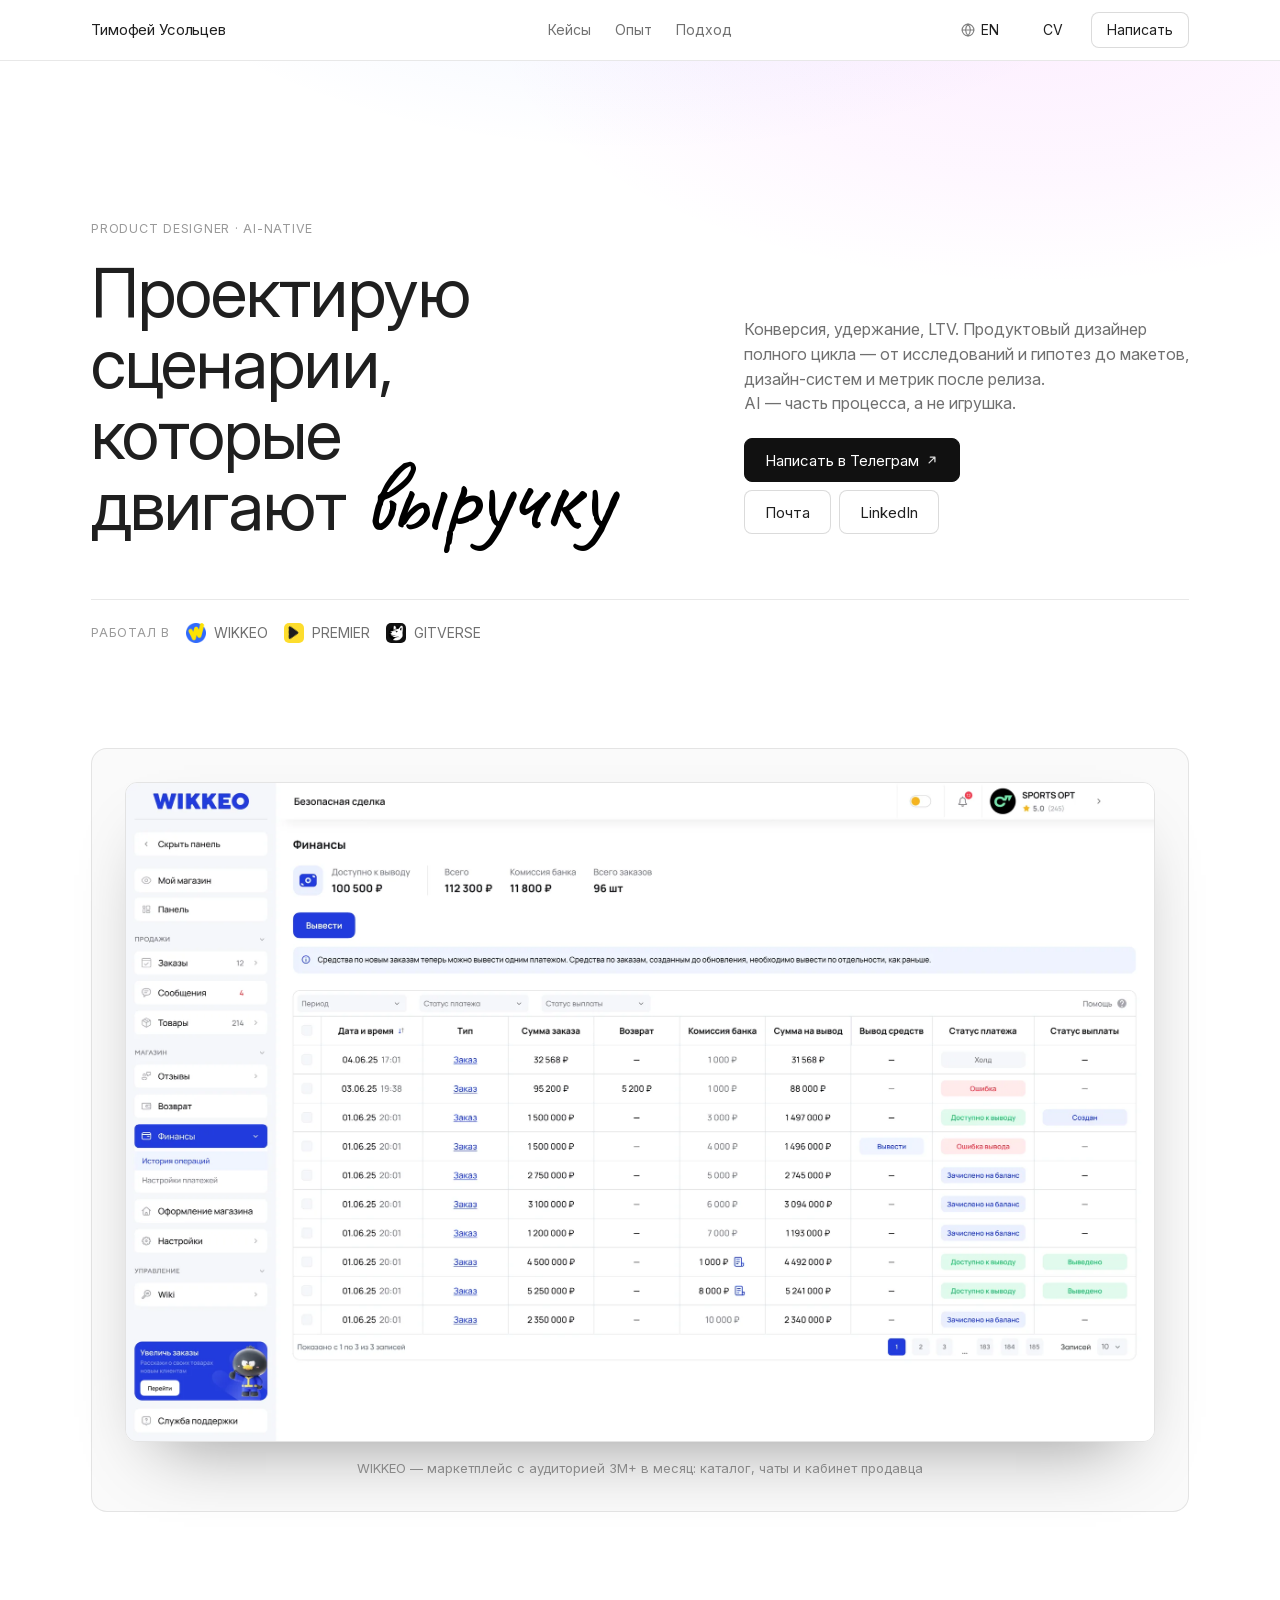
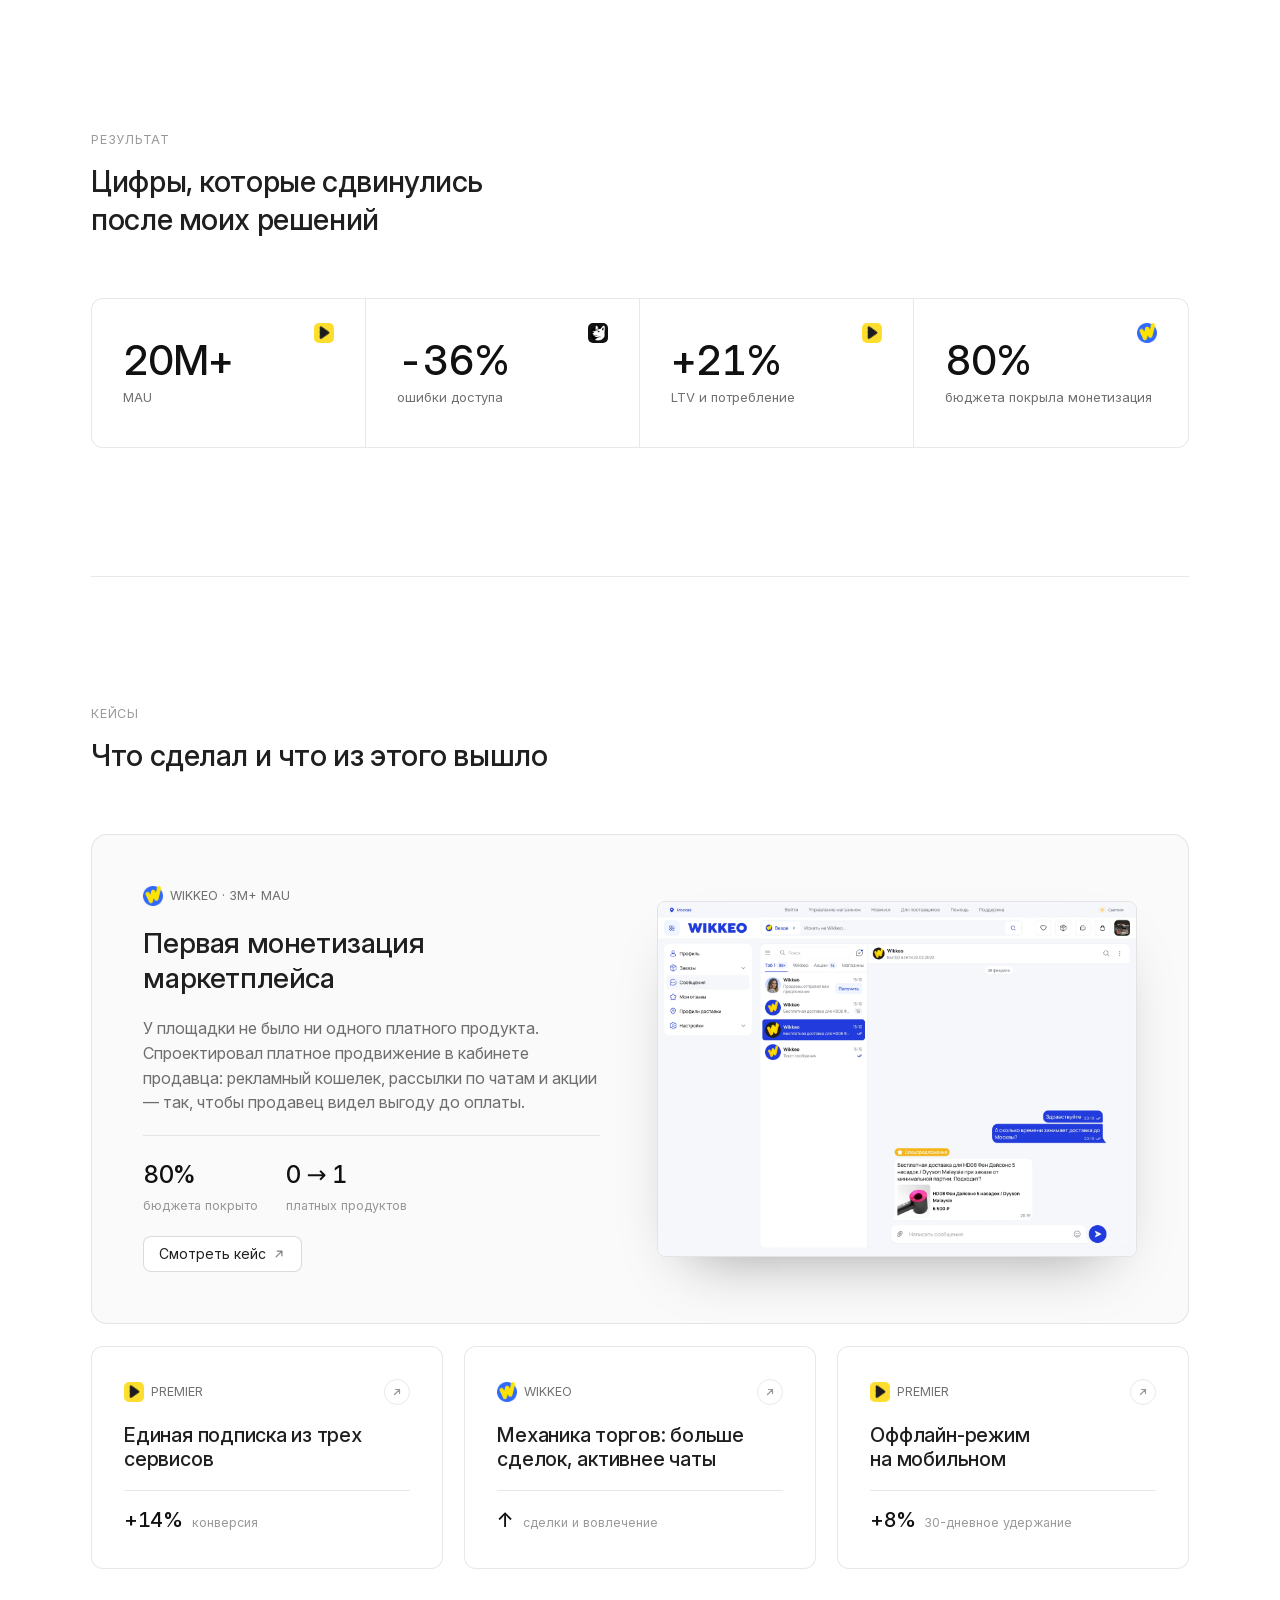
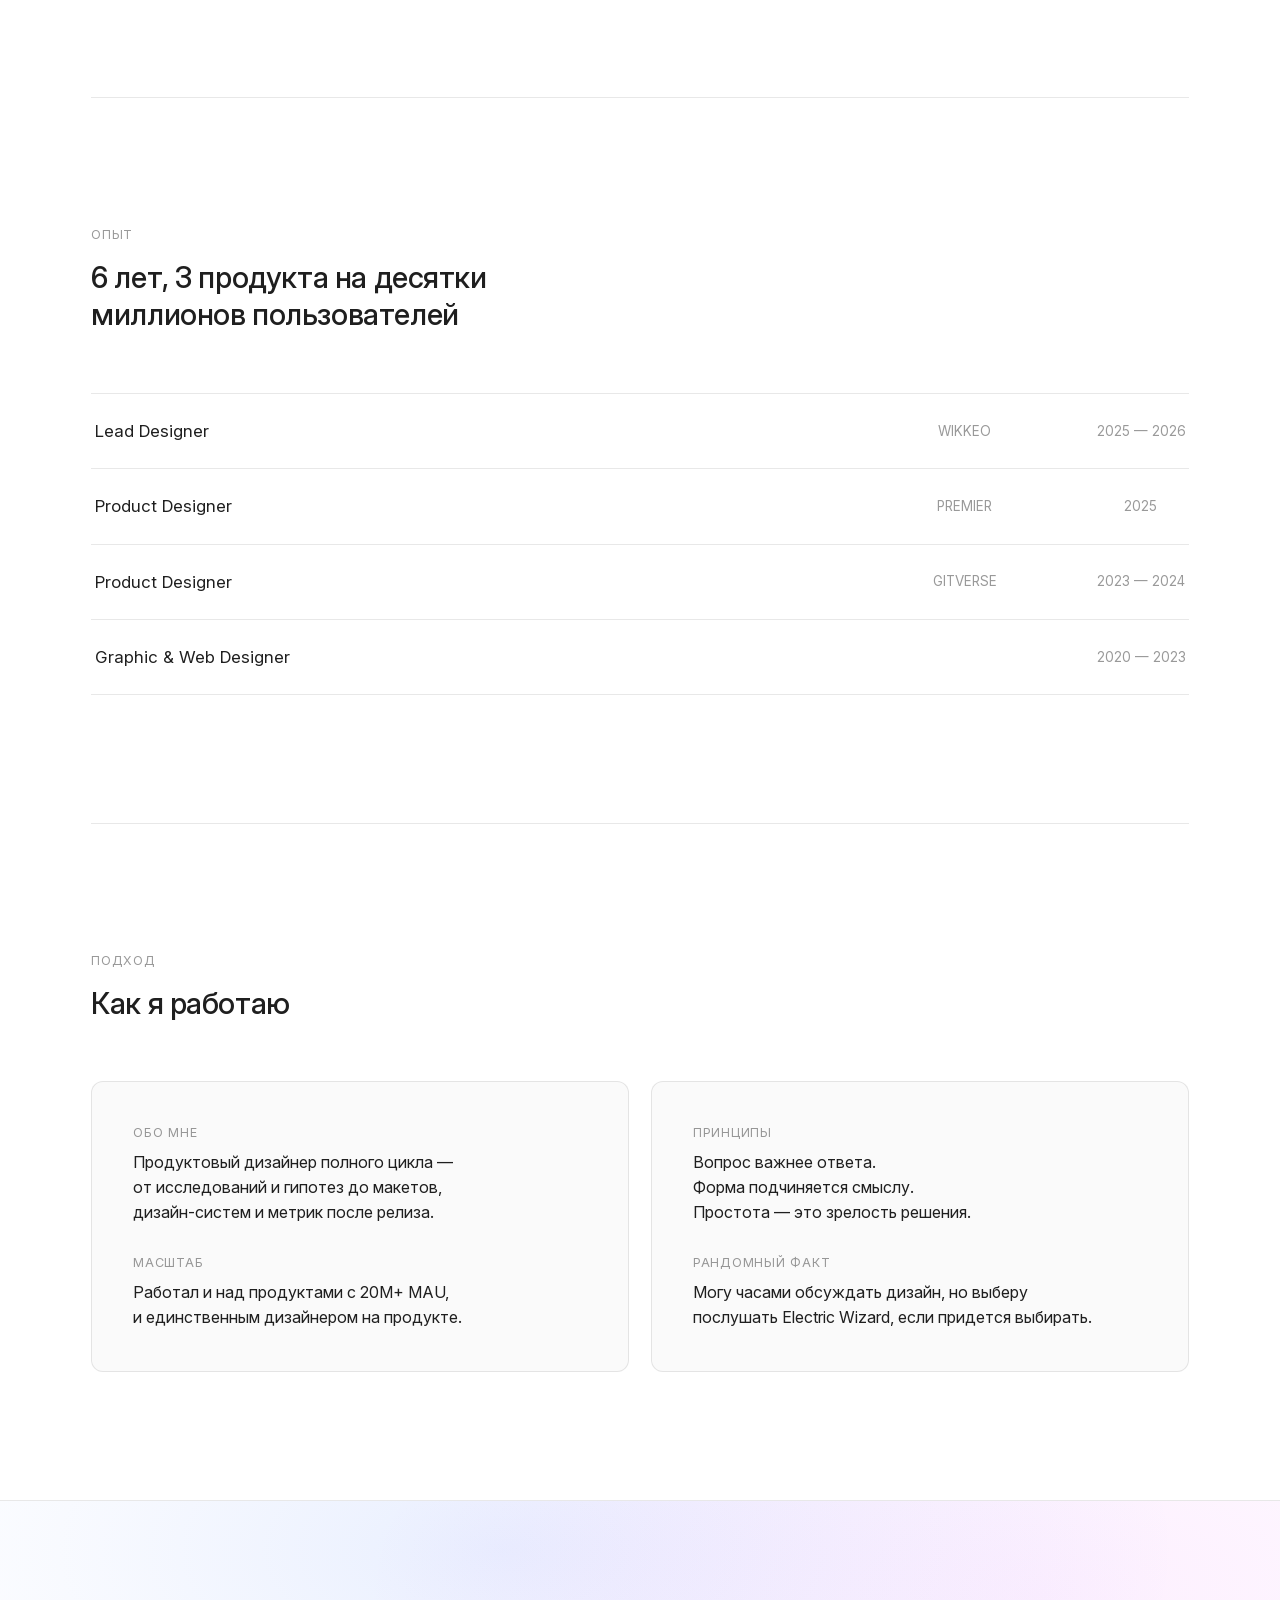
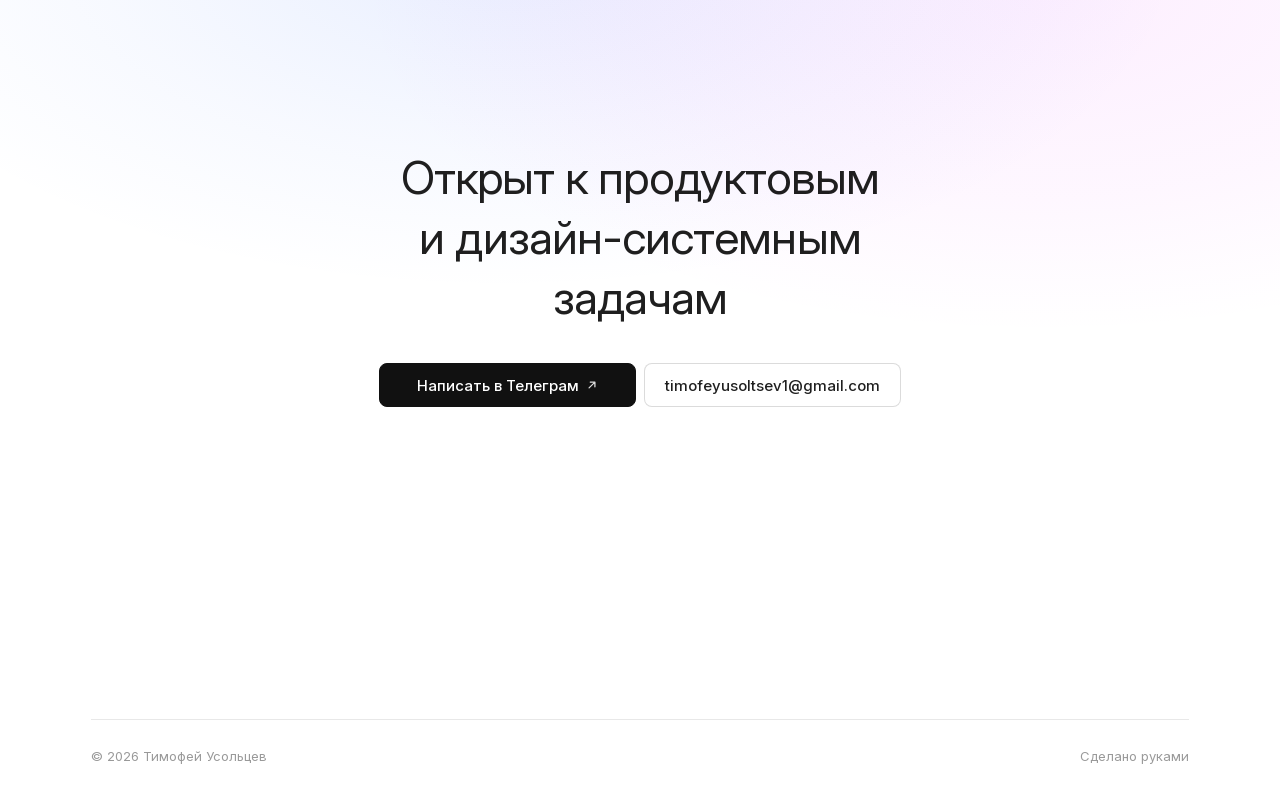
==== index.html @ 95fa2469 "fix(hero): кнопки в шапке всегда в два ряда Три кнопки стояли в один ряд и переносились сами, когда " ====
<!DOCTYPE html>
<html lang="ru" data-font="inter">
<head>
<meta charset="utf-8">
<meta name="viewport" content="width=device-width, initial-scale=1">
<title>Тимофей Усольцев</title>
<meta name="description" content="Продуктовый дизайнер полного цикла. PREMIER (20M+ MAU), WIKKEO, GITVERSE. Конверсия, удержание, LTV — от исследований и гипотез до макетов, дизайн-систем и метрик после релиза.">
<script>document.documentElement.classList.add('js')</script>

<meta property="og:type" content="profile">
<meta property="og:title" content="Проектирую сценарии, которые двигают выручку">
<meta property="og:description" content="20M+ MAU · LTV +21% · конверсия ×3 · отток −11%">
<meta property="og:locale" content="ru_RU">
<meta property="og:site_name" content="Продуктовый дизайнер">
<!-- Превью ссылки. Адрес абсолютный — он же меняется вместе с og:url
     при переезде на usoltsev.design. -->
<meta property="og:image" content="https://timofeyusoltsev.github.io/assets/og/og-home.png">
<meta property="og:image:width" content="1200">
<meta property="og:image:height" content="630">
<meta property="og:image:alt" content="Проектирую сценарии, которые двигают выручку. 20M+ MAU, LTV +21%, конверсия ×3, отток −11%">
<meta name="twitter:card" content="summary_large_image">
<meta name="theme-color" content="#FFFFFF">

<link rel="canonical" href="https://timofeyusoltsev.github.io/">
<meta property="og:url" content="https://timofeyusoltsev.github.io/">
<link rel="alternate" hreflang="ru" href="https://timofeyusoltsev.github.io/">
<link rel="alternate" hreflang="en" href="https://timofeyusoltsev.github.io/en/">
<link rel="alternate" hreflang="x-default" href="https://timofeyusoltsev.github.io/en/">
<link rel="icon" href="/favicon-32.png" sizes="32x32" type="image/png">
<link rel="icon" href="/favicon-96.png" sizes="96x96" type="image/png">
<link rel="apple-touch-icon" href="/apple-touch-icon.png">
<link rel="preload" href="assets/fonts/inter-cyrillic.woff2" as="font" type="font/woff2" crossorigin>
<link rel="preload" href="assets/fonts/caveat-cyrillic.woff2" as="font" type="font/woff2" crossorigin>
<link rel="stylesheet" href="site.css?v=4faa6bd7">
<!-- Figma capture bridge: loaded only when the page is opened with a
     #figmacapture=... hash, so the third-party script never ships to visitors. -->
<script>
if (location.hash.includes('figmacapture')) {
  const s = document.createElement('script');
  s.src = 'https://mcp.figma.com/mcp/html-to-design/capture.js';
  s.async = true;
  document.head.appendChild(s);
}
</script>
<!-- Разметка для поиска: помогает связать сайт с именем и профилями.
     Только проверяемые факты — ничего сверх того, что есть на странице. -->
<script type="application/ld+json">
{
  "@context": "https://schema.org",
  "@type": "Person",
  "name": "Тимофей Усольцев",
  "alternateName": "Timofey Usoltsev",
  "jobTitle": "Продуктовый дизайнер",
  "url": "https://timofeyusoltsev.github.io/",
  "sameAs": [
    "https://www.linkedin.com/in/timofey-usoltsev/",
    "https://t.me/norse_tm"
  ]
}
</script>
</head>
<body>

<!-- ═══ NAV ═══ -->
<nav class="nav">
  <div class="nav__in">
    <a class="nav__name" href="#top"><span class="nm-full">Тимофей Усольцев</span><span class="nm-short">Т. Усольцев</span></a>
    <div class="nav__links">
      <a href="#cases">Кейсы</a>
      <a href="#exp">Опыт</a>
      <a href="#approach">Подход</a>
    </div>
    <div class="nav__acts">
      <a class="btn btn--bare btn--lang" href="/en/" hreflang="en" lang="en" title="Переключить на английский"><svg viewBox="0 0 24 24" fill="none" stroke="currentColor" stroke-width="2" stroke-linecap="round" stroke-linejoin="round" aria-hidden="true"><circle cx="12" cy="12" r="10"/><path d="M2 12h20"/><path d="M12 2a15.3 15.3 0 0 1 4 10 15.3 15.3 0 0 1-4 10 15.3 15.3 0 0 1-4-10 15.3 15.3 0 0 1 4-10"/></svg>EN</a>
      <a class="btn btn--bare" href="https://drive.google.com/file/d/1oHrbRZ41Jqhdutdr8XZwaJY3U4UAe5Hu/view?usp=sharing" target="_blank" rel="noopener">CV</a>
      <a class="btn" href="https://t.me/norse_tm" target="_blank" rel="noopener">Написать</a>
    </div>
  </div>
</nav>

<main id="top">

  <!-- ═══ HERO ═══ -->
  <header class="hero">
    <div class="wrap hero__in rv">
      <div>
        <span class="eyebrow">Product Designer · AI-native</span>
        <h1>Проектирую<br>сценарии,<br>которые<br>двигают <span class="script">выручку</span></h1>
      </div>
      <div class="hero__side">
        <p class="t2 measure">Конверсия, удержание, LTV.<br class="mb"> Продуктовый дизайнер полного цикла —
        от исследований и гипотез до макетов, дизайн-систем и метрик после релиза.<br>
        AI — часть процесса, а не игрушка.</p>
        <div class="hero__acts">
          <a class="btn btn--primary btn--lg" href="https://t.me/norse_tm" target="_blank" rel="noopener">
            Написать в Телеграм
            <svg viewBox="0 0 24 24" fill="none" stroke="currentColor" stroke-width="2.2" stroke-linecap="round" stroke-linejoin="round" aria-hidden="true"><path d="M7 17 17 7M9 7h8v8"/></svg>
          </a>
          <div class="hero__acts__row">
            <a class="btn btn--lg" href="mailto:timofeyusoltsev1@gmail.com">Почта</a>
            <a class="btn btn--lg" href="https://www.linkedin.com/in/timofey-usoltsev/" target="_blank" rel="noopener">LinkedIn</a>
          </div>
        </div>
      </div>
    </div>

    <div class="wrap">
      <div class="at rv">
        <span class="eyebrow">Работал в</span>
        <a class="at__co" href="https://wikkeo.com" target="_blank" rel="noopener">
          <img class="mark mark--img" src="assets/logo-wikkeo.png" alt="" aria-hidden="true">WIKKEO
        </a>
        <a class="at__co" href="https://premier.one" target="_blank" rel="noopener">
          <span class="mark mark--pr" aria-hidden="true"><img src="assets/logo-premier.png" alt=""></span>PREMIER
        </a>
        <a class="at__co" href="https://dsworks.ru" target="_blank" rel="noopener">
          <span class="mark mark--plate" aria-hidden="true"><img src="assets/logo-gitverse.png" alt=""></span>GITVERSE
        </a>
      </div>

      <!-- Визуал ведет в кейс: у карточек кейсов ниже стрелка и переход,
           и блок с названием продукта обязан говорить на том же языке —
           иначе он читается как кейс, который почему-то не открывается. -->
      <figure class="showcase rv">
        <a class="showcase__shot" href="case-wikkeo-monetization.html">
          <picture>
            <!-- На телефоне страница целиком ужалась бы в 0.16 натуральной
                 величины. Отдаем кадр без сайдбара: заголовок, деньги,
                 действие и структура таблицы читаются. -->
            <source media="(max-width:700px)" srcset="assets/hero-wikkeo-m.webp"
                    width="1507" height="1324">
            <img src="assets/hero-wikkeo.webp" width="1920" height="1230"
                 alt="Кабинет продавца WIKKEO: раздел «Финансы» с балансом и выводом средств">
          </picture>
        </a>
        <figcaption>WIKKEO — маркетплейс с аудиторией 3M+ в месяц: каталог, чаты и кабинет продавца</figcaption>
      </figure>
    </div>
  </header>

  <!-- ═══ METRICS ═══ -->
  <section class="sec wrap">
    <div class="sec__head rv">
      <span class="eyebrow">Результат</span>
      <h2>Цифры, которые сдвинулись<br>после моих решений</h2>
    </div>
    <div class="stats rv">
      <div><b>20M+</b><span>MAU</span>
        <span class="mark mark--pr" aria-hidden="true"><img src="assets/logo-premier.png" alt=""></span></div>
      <div><b>-36%</b><span>ошибки доступа</span>
        <span class="mark mark--plate" aria-hidden="true"><img src="assets/logo-gitverse.png" alt=""></span></div>
      <div><b>+21%</b><span>LTV и потребление</span>
        <span class="mark mark--pr" aria-hidden="true"><img src="assets/logo-premier.png" alt=""></span></div>
      <div><b>80%</b><span>бюджета покрыла монетизация</span>
        <img class="mark mark--img" src="assets/logo-wikkeo.png" alt="" aria-hidden="true"></div>
    </div>
  </section>

  <!-- ═══ CASES ═══ -->
  <section class="sec sec--line wrap" id="cases">
    <div class="sec__head rv">
      <span class="eyebrow">Кейсы</span>
      <h2>Что сделал и что из этого вышло</h2>
    </div>

    <article class="feature rv">
      <div class="feature__body">
        <span class="case__co"><img class="mark mark--img" src="assets/logo-wikkeo.png" alt="" aria-hidden="true">WIKKEO · 3M+ MAU</span>
        <h3 class="feature__ttl">Первая монетизация маркетплейса</h3>
        <p class="t2">У площадки не было ни одного платного продукта. Спроектировал платное
        продвижение в кабинете продавца: рекламный кошелек, рассылки по чатам и акции —
        так, чтобы продавец видел выгоду до оплаты.</p>
        <div class="feature__stats">
          <div><b>80%</b><span>бюджета покрыто</span></div>
          <div><b>0 → 1</b><span>платных продуктов</span></div>
        </div>
        <a class="btn" href="case-wikkeo-monetization.html" style="align-self:flex-start">
          Смотреть кейс
          <svg viewBox="0 0 24 24" fill="none" stroke="currentColor" stroke-width="2.2" stroke-linecap="round" stroke-linejoin="round" aria-hidden="true"><path d="M7 17 17 7M9 7h8v8"/></svg>
        </a>
      </div>
      <div class="feature__media">
        <img src="assets/wikkeo-cabinet.webp" width="728" height="540"
             alt="Кабинет продавца WIKKEO: раздел продвижения с рассылкой по чатам">
      </div>
    </article>

    <div class="cases stg">
      <a class="case" href="case-premier-subscription.html">
        <div class="case__top">
          <span class="case__co"><span class="mark mark--pr" aria-hidden="true"><img src="assets/logo-premier.png" alt=""></span>PREMIER</span>
          <span class="case__go" aria-hidden="true"><svg viewBox="0 0 24 24" fill="none" stroke="currentColor" stroke-width="2.4" stroke-linecap="round" stroke-linejoin="round"><path d="M7 17 17 7M9 7h8v8"/></svg></span>
        </div>
        <h3 class="case__ttl">Единая подписка из трех сервисов</h3>
        <div class="case__foot"><b>+14%</b><span>конверсия</span></div>
      </a>

      <a class="case" href="case-wikkeo-bargaining.html">
        <div class="case__top">
          <span class="case__co"><img class="mark mark--img" src="assets/logo-wikkeo.png" alt="" aria-hidden="true">WIKKEO</span>
          <span class="case__go" aria-hidden="true"><svg viewBox="0 0 24 24" fill="none" stroke="currentColor" stroke-width="2.4" stroke-linecap="round" stroke-linejoin="round"><path d="M7 17 17 7M9 7h8v8"/></svg></span>
        </div>
        <h3 class="case__ttl">Механика торгов: больше сделок, активнее чаты</h3>
        <div class="case__foot"><b>↑</b><span>сделки и вовлечение</span></div>
      </a>

      <a class="case" href="case-premier-offline.html">
        <div class="case__top">
          <span class="case__co"><span class="mark mark--pr" aria-hidden="true"><img src="assets/logo-premier.png" alt=""></span>PREMIER</span>
          <span class="case__go" aria-hidden="true"><svg viewBox="0 0 24 24" fill="none" stroke="currentColor" stroke-width="2.4" stroke-linecap="round" stroke-linejoin="round"><path d="M7 17 17 7M9 7h8v8"/></svg></span>
        </div>
        <h3 class="case__ttl">Оффлайн-режим на мобильном</h3>
        <div class="case__foot"><b>+8%</b><span>30-дневное удержание</span></div>
      </a>
    </div>
  </section>

  <!-- ═══ EXPERIENCE ═══ -->
  <section class="sec sec--line wrap" id="exp">
    <div class="sec__head rv">
      <span class="eyebrow">Опыт</span>
      <h2>6 лет, 3 продукта на десятки миллионов пользователей</h2>
    </div>
    <ul class="exp stg">
      <li>
        <span class="role">Lead Designer</span>
        <span class="exp__meta"><span class="place">WIKKEO</span><span class="yr">2025 — 2026</span></span>
      </li>
      <li>
        <span class="role">Product Designer</span>
        <span class="exp__meta"><span class="place">PREMIER</span><span class="yr">2025</span></span>
      </li>
      <li>
        <span class="role">Product Designer</span>
        <span class="exp__meta"><span class="place">GITVERSE</span><span class="yr">2023 — 2024</span></span>
      </li>
      <li>
        <span class="role">Graphic &amp; Web Designer</span>
        <span class="exp__meta"><span class="yr">2020 — 2023</span></span>
      </li>
    </ul>
  </section>

  <!-- ═══ APPROACH ═══ -->
  <section class="sec sec--line wrap" id="approach">
    <div class="sec__head rv">
      <span class="eyebrow">Подход</span>
      <h2>Как я работаю</h2>
    </div>

    <div class="duo stg">
      <div class="panel">
        <div class="panel__grp">
          <span class="eyebrow">Обо мне</span>
          <p>Продуктовый дизайнер полного цикла — <br class="nb">от исследований и гипотез до макетов, <br class="nb">дизайн-систем и метрик после релиза.</p>
        </div>
        <div class="panel__grp">
          <span class="eyebrow">Масштаб</span>
          <p>Работал и над продуктами с 20M+ MAU, <br class="nb">и единственным дизайнером на продукте.</p>
        </div>
      </div>

      <div class="panel">
        <div class="panel__grp">
          <span class="eyebrow">Принципы</span>
          <p>Вопрос важнее ответа.<br>Форма подчиняется смыслу.<br>Простота — это зрелость решения.</p>
        </div>
        <div class="panel__grp">
          <span class="eyebrow">Рандомный факт</span>
          <p>Могу часами обсуждать дизайн, но выберу <br class="nb">послушать Electric Wizard, если придется выбирать.</p>
        </div>
      </div>
    </div>
  </section>

  <!-- ═══ CTA ═══ -->
  <section class="ctaband" id="contact">
    <div class="wrap">
      <div class="cta rv">
        <h2>Открыт к продуктовым<br>и дизайн-системным<br>задачам</h2>
        <div class="hero__acts" style="justify-content:center">
          <a class="btn btn--primary btn--lg" href="https://t.me/norse_tm" target="_blank" rel="noopener">
            Написать в Телеграм
            <svg viewBox="0 0 24 24" fill="none" stroke="currentColor" stroke-width="2.2" stroke-linecap="round" stroke-linejoin="round" aria-hidden="true"><path d="M7 17 17 7M9 7h8v8"/></svg>
          </a>
          <a class="btn btn--lg" href="mailto:timofeyusoltsev1@gmail.com">timofeyusoltsev1@gmail.com</a>
        </div>
      </div>
    </div>
  </section>

  <div class="wrap">
    <footer class="foot">
      <span>© 2026 Тимофей Усольцев</span>
      <span>Сделано руками</span>
    </footer>
  </div>

</main>

<script src="site.js?v=440fd595" defer></script>
</body>
</html>
---- site.css ----
/* ═══════════════════════════════════════════════
   Портфолио Тимофея Усольцева
   Light base · Anthropic coral · hairlines, no ornament
   Референсы: nor.ma, interfere.com
   ═══════════════════════════════════════════════ */

@font-face{font-family:'Inter';font-style:normal;font-weight:400 700;font-display:swap;
  src:url('assets/fonts/inter-cyrillic.woff2') format('woff2');
  unicode-range:U+0301,U+0400-045F,U+0490-0491,U+04B0-04B1,U+2116;}
@font-face{font-family:'Inter';font-style:normal;font-weight:400 700;font-display:swap;
  src:url('assets/fonts/inter-cyrillic-ext.woff2') format('woff2');
  unicode-range:U+0460-052F,U+1C80-1C8A,U+20B4,U+2DE0-2DFF,U+A640-A69F,U+FE2E-FE2F;}
@font-face{font-family:'Inter';font-style:normal;font-weight:400 700;font-display:swap;
  src:url('assets/fonts/inter-latin.woff2') format('woff2');
  unicode-range:U+0000-00FF,U+0131,U+0152-0153,U+02BB-02BC,U+02C6,U+02DA,U+02DC,U+0304,U+0308,U+0329,U+2000-206F,U+20AC,U+2122,U+2191,U+2193,U+2212,U+2215,U+FEFF,U+FFFD;}
@font-face{font-family:'Inter';font-style:normal;font-weight:400 700;font-display:swap;
  src:url('assets/fonts/inter-latin-ext.woff2') format('woff2');
  unicode-range:U+0100-02BA,U+02BD-02C5,U+02C7-02CC,U+02CE-02D7,U+02DD-02FF,U+0304,U+0308,U+0329,U+1D00-1DBF,U+1E00-1E9F,U+1EF2-1EFF,U+2020,U+20A0-20AB,U+20AD-20C0,U+2113,U+2C60-2C7F,U+A720-A7FF;}

/* Caveat — рукописное начертание для одного слова в заголовке */
@font-face{font-family:'Caveat';font-style:normal;font-weight:400;font-display:swap;
  src:url('assets/fonts/caveat-cyrillic.woff2') format('woff2');
  unicode-range:U+0301,U+0400-045F,U+0490-0491,U+04B0-04B1,U+2116;}
@font-face{font-family:'Caveat';font-style:normal;font-weight:400;font-display:swap;
  src:url('assets/fonts/caveat-latin.woff2') format('woff2');
  unicode-range:U+0000-00FF,U+0131,U+0152-0153,U+02BB-02BC,U+02C6,U+02DA,U+02DC,U+0304,U+0308,U+0329,U+2000-206F,U+20AC,U+2122,U+2191,U+2193,U+2212,U+2215,U+FEFF,U+FFFD;}

@font-face{font-family:'Onest';font-style:normal;font-weight:400 700;font-display:swap;
  src:url('assets/fonts/onest-cyrillic.woff2') format('woff2');
  unicode-range:U+0301,U+0400-045F,U+0490-0491,U+04B0-04B1,U+2116;}
@font-face{font-family:'Onest';font-style:normal;font-weight:400 700;font-display:swap;
  src:url('assets/fonts/onest-latin.woff2') format('woff2');
  unicode-range:U+0000-00FF,U+0131,U+0152-0153,U+02BB-02BC,U+02C6,U+02DA,U+02DC,U+0304,U+0308,U+0329,U+2000-206F,U+20AC,U+2122,U+2191,U+2193,U+2212,U+2215,U+FEFF,U+FFFD;}
@font-face{font-family:'Manrope';font-style:normal;font-weight:400 700;font-display:swap;
  src:url('assets/fonts/manrope-cyrillic.woff2') format('woff2');
  unicode-range:U+0301,U+0400-045F,U+0490-0491,U+04B0-04B1,U+2116;}
@font-face{font-family:'Manrope';font-style:normal;font-weight:400 700;font-display:swap;
  src:url('assets/fonts/manrope-latin.woff2') format('woff2');
  unicode-range:U+0000-00FF,U+0131,U+0152-0153,U+02BB-02BC,U+02C6,U+02DA,U+02DC,U+0304,U+0308,U+0329,U+2000-206F,U+20AC,U+2122,U+2191,U+2193,U+2212,U+2215,U+FEFF,U+FFFD;}

:root{
  /* surfaces */
  --page:#FFFFFF;
  --fill:#FAFAFA;
  --fill-2:#F4F4F4;
  --dark:#111111;

  /* ink — softened, never pure black. This is what reads as «мягкий». */
  --ink:rgba(0,0,0,.88);
  --ink-2:rgba(0,0,0,.56);
  --ink-3:rgba(0,0,0,.40);
  --ink-on-dark:rgba(255,255,255,.94);
  --ink-on-dark-2:rgba(255,255,255,.60);

  --line:rgba(0,0,0,.09);
  --line-strong:rgba(0,0,0,.14);
  --line-dark:rgba(255,255,255,.14);

  /* monochrome — no accent hue anywhere. Hierarchy comes from size and weight,
     which is exactly how nor.ma and interfere stay clean. */
  --accent:#111111;
  --accent-hover:#2E2E2E;
  --accent-line:rgba(0,0,0,.24);
  --wash:rgba(108,112,124,.09);

  /* tight radii, as on both references */
  --r-xs:4px; --r-sm:6px; --r-md:8px; --r-lg:12px; --r-xl:16px; --r-pill:9999px;

  --track:-0.014em;
  --ease:cubic-bezier(.16,1,.3,1);
  /* snappy ease-out for pointer feedback — the page's expo curve is too slow for hover */
  --ease-out:cubic-bezier(0,0,.2,1);
  --shell:clamp(20px,4vw,64px);
  --max:1200px;

  /* rhythm — measured off interfere.com: 96–144px section padding,
     modest headings, tall blocks. Air comes from block height, not type size. */
  --sec-pad:clamp(72px,10vw,144px);
  --head-gap:clamp(36px,4.6vw,64px);
  /* воздух вокруг карточки-визуала — одинаковый сверху и снизу */
  --fig-gap:clamp(34px,4.5vw,56px);
  --gap:clamp(14px,1.7vw,24px);

  --font:'Inter';
}
[data-font="onest"]   { --font:'Onest' }
[data-font="manrope"] { --font:'Manrope' }

*,*::before,*::after{box-sizing:border-box}
html{-webkit-text-size-adjust:100%; scroll-behavior:smooth; background:var(--page)}
body{
  margin:0; background:var(--page); color:var(--ink);
  font-family:var(--font),-apple-system,system-ui,'Segoe UI',sans-serif;
  font-size:16px; line-height:1.55; -webkit-font-smoothing:antialiased;
  overflow-x:hidden;
}
h1,h2,h3,p{margin:0}
/* браузер по умолчанию отступает dd на 40px — из-за этого значения
   в блоке «Роль / Период / Платформы / Результат» съезжали вправо от подписей */
dl,dt,dd{margin:0}
/* у figure браузер тоже держит свои поля — 40px по бокам. Из-за них
   визуалы в кейсах оказывались уже колонки контента. */
figure{margin:0}
a{color:inherit; text-decoration:none}
ul{margin:0; padding:0; list-style:none}
img{display:block}

.wrap{max-width:var(--max); margin:0 auto; padding:0 var(--shell)}

.eyebrow{font-size:12.5px; letter-spacing:.06em; text-transform:uppercase; color:var(--ink-3)}
.t2{color:var(--ink-2)} .t3{color:var(--ink-3)}
.measure{max-width:46ch}

:focus-visible{outline:2px solid var(--accent); outline-offset:3px; border-radius:var(--r-xs)}

/* Переносы строк, выставленные под широкую колонку, на телефоне рвут абзац
   в лесенку: .nb — перенос только для десктопа, .mb — только для мобилы. */
.mb{display:none}
@media(max-width:700px){
  .nb{display:none}
  .mb{display:inline}
}

/* soft entrance only — no blur, no drift */
.js .rv{opacity:0; transform:translateY(8px); transition:opacity .8s var(--ease), transform .8s var(--ease)}
.js .rv.in{opacity:1; transform:none}
.js .stg > *{opacity:0; transform:translateY(6px); transition:opacity .7s var(--ease), transform .7s var(--ease)}
.js .stg.in > *{opacity:1; transform:none}
.js .stg.in > *:nth-child(1){transition-delay:.02s}
.js .stg.in > *:nth-child(2){transition-delay:.06s}
.js .stg.in > *:nth-child(3){transition-delay:.10s}
.js .stg.in > *:nth-child(4){transition-delay:.14s}

/* ═══ NAV ═══ */
.nav{position:sticky; top:0; z-index:30; background:var(--page);
  border-bottom:1px solid var(--line)}
/* Три колонки, а не space-between: имя слева уже блока кнопок справа,
   и при space-between середина уезжала влево вслед за разницей ширин.
   Боковые колонки по 1fr держат ссылки ровно по центру полосы. */
.nav__in{max-width:var(--max); margin:0 auto; padding:0 var(--shell); height:60px;
  display:grid; grid-template-columns:1fr auto 1fr; align-items:center; gap:20px}
.nav__links{justify-self:center}
.nav__acts{justify-self:end}
.nav__name{font-size:15px; font-weight:400; letter-spacing:-0.01em; color:var(--ink)}
/* links sit in their own chip: on hover a soft fill fades in behind the label
   and the text darkens — measured off interfere.com (28px tall, 6px radius, 150ms) */
.nav__links{display:flex; gap:8px; margin-inline:-8px; font-size:14px}
.nav__links a{display:inline-flex; align-items:center; height:28px; padding:0 8px;
  border-radius:var(--r-sm); color:var(--ink-2);
  transition:color .15s var(--ease-out), background-color .15s var(--ease-out)}
.nav__links a:hover{background:rgba(0,0,0,.08); color:var(--ink)}
.nav__acts{display:flex; align-items:center; gap:12px}
/* без средней колонки сетка схлопывается и кнопки уезжают в центр —
   на узком экране возвращаемся к простому флексу */
@media(max-width:820px){
  .nav__links{display:none}
  .nav__in{display:flex; justify-content:space-between}
}

/* переключатель языка: глобус + код языка */
.btn--lang{gap:7px}
.btn--lang svg{opacity:.45}

/* Имя в полосе сокращается до инициала там, где полное перестает помещаться
   рядом с кнопками. Освободившееся место уходит под глобус — иначе на
   телефоне имя уезжало на вторую строку. Порог снят с замера: полное имя
   вместе с кнопками требует ~430px, инициал — ~330px. */
.nav__name .nm-short{display:none}
@media(max-width:460px){
  .nav__name .nm-full{display:none}
  .nav__name .nm-short{display:inline}
  /* та же логика у кнопок: шаги и поля ужимаются, но ничего не пропадает */
  .nav__in{gap:12px}
  .nav__acts{gap:8px}
  .nav__acts .btn{padding:0 11px}
}

/* ═══ BUTTONS ═══ */
.btn{display:inline-flex; align-items:center; gap:6px; height:36px; padding:0 15px;
  border-radius:var(--r-md); border:1px solid var(--line-strong); background:var(--page);
  font-size:14px; font-weight:400; color:var(--ink); white-space:nowrap;
  transition:background-color .3s var(--ease), border-color .3s var(--ease)}
.btn:hover{background:var(--fill-2)}
.btn--primary{background:var(--accent); border-color:var(--accent); color:#fff}
.btn--primary:hover{background:var(--accent-hover); border-color:var(--accent-hover)}
/* borderless variant — CV in the header, per the Figma */
.btn--bare{border-color:transparent; background:transparent}
.btn--bare:hover{background:var(--fill-2)}
.btn--lg{height:44px; padding:0 20px; font-size:15px}
.btn svg{width:14px; height:14px; opacity:.55}
.btn--primary svg{opacity:.85}

/* ═══ HERO ═══ */
.hero{position:relative; padding-block:clamp(88px,12vw,170px) clamp(56px,7vw,96px); overflow:hidden}
/* два градиентных пятна из макета — голубое и пурпурное, со смещением друг относительно друга.
   Геометрия снята с фреймов Bubble Blur: 1500×750, эллипс 70.71% от бокса. */
.hero::before, .hero::after{
  content:''; position:absolute; z-index:0; width:86.8%; aspect-ratio:2/1; pointer-events:none;
}
.hero::before{
  left:6.6%; top:-30%;
  background:radial-gradient(ellipse 70.71% 70.71% at 50% 50%,
    rgba(49,106,251,.11) 0%, rgba(49,106,251,.04) 42%, rgba(49,106,251,0) 70%);
}
.hero::after{
  left:37.7%; top:-21.3%;
  background:radial-gradient(ellipse 70.71% 70.71% at 50% 50%,
    rgba(227,49,251,.08) 0%, rgba(227,49,251,.04) 42%, rgba(227,49,251,0) 70%);
}
.hero__in{position:relative; z-index:1; display:grid; grid-template-columns:1.35fr 1fr;
  gap:clamp(28px,4vw,64px); align-items:end}
.hero h1{font-size:clamp(36px,5.4vw,68px); font-weight:400; letter-spacing:var(--track); line-height:1.04;
  margin-top:18px}
/* no colour highlight left — the headline reads as one block */
.hero h1 b{font-weight:500; color:inherit}
/* одно слово рукописным Caveat — 102px против 68px в макете, отсюда 1.5em.
   line-height прижат так, чтобы крупный кегль не раздвигал строку заголовка. */
.hero h1 .script{font-family:'Caveat',cursive; font-weight:400; font-size:1.5em;
  line-height:0; letter-spacing:-1px; color:#000}
.hero__side{display:flex; flex-direction:column; gap:22px; padding-bottom:6px}
/* абзац без ручных переносов норовит оставить последнее слово одно на строке —
   pretty перебалансирует хвост сам. Браузеры без поддержки просто игнорируют */
.hero__side p{text-wrap:pretty}
.hero__acts{display:flex; flex-wrap:wrap; gap:8px}
/* Главная кнопка занимает свою строку, почта и LinkedIn — следующую.
   Раньше все три стояли в ряд и переносились сами, когда переставали влезать:
   на 1440 русской строке хватало 15px запаса, английской не хватало четырех —
   и версии выглядели по-разному. Раскладка задана, а не выведена из длины подписи. */
.hero__side .hero__acts{flex-direction:column; align-items:flex-start}
/* две второстепенные кнопки лежат в своей строке: на узком экране они уходят
   под главную, а шаг внутри пары остаётся тем же, что и до главной кнопки */
.hero__acts__row{display:flex; flex-wrap:wrap; gap:inherit}
@media(max-width:860px){
  .hero__in{grid-template-columns:1fr; align-items:start; gap:26px}
  /* пятна заданы процентами от высоты шапки. На телефоне шапка втрое выше
     своей ширины, и оба пятна уезжали за верхний край — привязываем к ширине. */
  .hero::before,.hero::after{width:127%}
  .hero::before{left:-13%; top:-60px}
  .hero::after{left:20%;  top:-90px}
}
/* на узком экране три кнопки в ряд не помещаются и «LinkedIn» повисает одна.
   Главное действие занимает первую строку, две второстепенные — вторую.
   Раньше это делал грид, но первая кнопка шире двух нижних вместе, и грид
   растягивал под неё колонки — «Почта» стояла в колонке шире себя самой,
   отчего просвет до «LinkedIn» был больше вертикального. */
@media(max-width:460px){
  .hero__side .hero__acts{flex-direction:column; align-items:flex-start; gap:12px}
}

/* logos strip */
.at{display:flex; flex-wrap:wrap; align-items:center; gap:16px;
  border-top:1px solid var(--line); padding-top:25px;
  margin-top:clamp(38px,4.6vw,60px); padding-top:22px; border-top:1px solid var(--line)}
.at__co{display:inline-flex; align-items:center; gap:8px; font-size:14px; color:var(--ink-2);
  transition:color .3s var(--ease)}
.at__co:hover{color:var(--ink)}
.mark{width:20px; height:20px; flex:none}
/* логотипы, выгруженные из макета, несут собственную подложку — плашка не нужна */
.mark--img{border-radius:25%; object-fit:contain}
.mark--pr{position:relative; border-radius:25%; background:#FDDD2D}
.mark--pr img{position:absolute; width:52.5%; height:52.5%; left:37.125%; top:50.375%;
  transform:translate(-50%,-50%) rotate(-135deg)}
.mark--plate{border-radius:25%; background:var(--dark); padding:2px}
.mark--plate img{width:100%; height:100%; object-fit:contain}

/* ═══ SECTION ═══ */
/* padding-block only — the shorthand would wipe out .wrap's horizontal padding */
.sec{padding-block:var(--sec-pad)}
/* разделитель идёт по ширине контента (1072px в макете), а не по всему контейнеру —
   поэтому линия рисуется псевдоэлементом с отступами, равными полям .wrap */
.sec--line{position:relative}
.sec--line::before{content:''; position:absolute; top:0; left:var(--shell); right:var(--shell);
  border-top:1px solid var(--line)}
.sec__head{display:flex; flex-direction:column; gap:14px; margin-bottom:var(--head-gap); max-width:52ch}
.sec__head h2{font-size:clamp(22px,2.3vw,30px); font-weight:500; letter-spacing:var(--track); line-height:1.28}

/* ═══ METRICS ═══ */
.stats{display:grid; grid-template-columns:repeat(4,1fr); border:1px solid var(--line);
  border-radius:var(--r-lg); overflow:hidden; background:var(--page)}
/* the strip carries no margin of its own, so it collided with whatever text
   introduced it — space it off the heading block that always precedes it */
.sec__head + .stats, .cs + .stats{margin-top:var(--head-gap)}
.stats > div{position:relative; padding:clamp(26px,3.2vw,42px) clamp(20px,2.4vw,32px);
  border-right:1px solid var(--line); display:flex; flex-direction:column; gap:8px}
.stats .mark{position:absolute; top:24px; right:clamp(20px,2.4vw,32px)}
.stats > div:last-child{border-right:0}
.stats b{font-size:clamp(26px,3.2vw,44px); font-weight:500; letter-spacing:-0.02em; line-height:1;
  font-variant-numeric:tabular-nums; color:var(--accent)}
.stats span{font-size:13px; color:var(--ink-2); line-height:1.35}
@media(max-width:760px){
  .stats{grid-template-columns:repeat(2,1fr)}
  .stats > div:nth-child(2n){border-right:0}
  .stats > div:nth-child(-n+2){border-bottom:1px solid var(--line)}
}

/* ═══ CASES ═══ */
.cases{display:grid; grid-template-columns:repeat(3,1fr); gap:var(--gap)}
.case{display:flex; flex-direction:column; gap:18px; padding:clamp(22px,2.6vw,32px); min-height:210px;
  border:1px solid var(--line); border-radius:var(--r-lg); background:var(--page);
  transition:border-color .3s var(--ease), background-color .3s var(--ease)}
.case:hover{border-color:var(--line-strong); background:var(--fill)}
.case__top{display:flex; align-items:center; justify-content:space-between; gap:12px}
.case__co{display:inline-flex; align-items:center; gap:7px; font-size:12.5px; color:var(--ink-2)}
.case__go{width:26px; height:26px; border-radius:var(--r-pill); border:1px solid var(--line);
  display:grid; place-items:center; color:var(--ink-3);
  transition:background-color .3s var(--ease), color .3s var(--ease), border-color .3s var(--ease)}
.case:hover .case__go{background:var(--dark); border-color:var(--dark); color:#fff}
.case__go svg{width:12px; height:12px}
.case__ttl{font-size:clamp(17px,1.55vw,21px); font-weight:500; letter-spacing:-0.012em; line-height:1.25}
.case__foot{margin-top:auto; padding-top:14px; border-top:1px solid var(--line);
  display:flex; align-items:baseline; gap:9px}
.case__foot b{font-size:20px; font-weight:500; letter-spacing:-0.02em; color:var(--accent);
  font-variant-numeric:tabular-nums}
.case__foot span{font-size:12.5px; color:var(--ink-3)}
@media(max-width:940px){ .cases{grid-template-columns:1fr} }

/* ═══ SHOWCASE — big product visual, as on interfere ═══ */
.showcase{position:relative; margin-top:104px; padding:clamp(20px,2.6vw,41px);
  border:1px solid var(--line); border-radius:var(--r-xl); background:var(--fill);
  cursor:pointer; transition:border-color .3s var(--ease), background-color .3s var(--ease)}
/* тот же прием, что у большой карточки кейса: ссылку растягиваем на весь блок,
   чтобы кликался и скрин, и подпись, а таб-стоп оставался один */
.showcase__shot{display:block}
.showcase__shot::after{content:''; position:absolute; inset:0; z-index:1;
  border-radius:var(--r-xl)}
.showcase img{width:100%; height:auto; border-radius:var(--r-lg); border:1px solid var(--line);
  box-shadow:0 34px 70px -34px rgba(0,0,0,.42);
  transition:border-color .3s var(--ease)}
/* отклик тот же, что у карточек кейсов: рамка крепчает, заливка углубляется.
   fill → fill-2, потому что fill у этой карточки уже стоит в покое.
   Кружка со стрелкой тут нет, и чернеть в блоке нечему — только эти два слоя */
.showcase:hover{border-color:var(--line-strong); background:var(--fill-2)}
.showcase:hover img{border-color:var(--line-strong)}
.showcase figcaption{margin-top:16px; font-size:13px; color:var(--ink-3); text-align:center}
/* на телефоне поля карточки съедают ширину, которой у кадра и так в обрез */
@media(max-width:700px){ .showcase{margin-top:64px; padding:14px} }

/* ═══ FEATURE — case block with visual ═══ */
.feature{position:relative; display:grid; grid-template-columns:1fr 1.05fr; gap:clamp(30px,4.4vw,72px);
  align-items:center; padding:clamp(28px,4vw,60px);
  border:1px solid var(--line); border-radius:var(--r-xl); background:var(--fill);
  margin-bottom:var(--gap); cursor:pointer;
  transition:border-color .3s var(--ease)}
/* вся карточка кликабельна: ссылку кнопки растягиваем на весь блок,
   чтобы не вкладывать <a> в <a> и оставить один таб-стоп */
.feature .btn::after{content:''; position:absolute; inset:0; z-index:1; border-radius:inherit}
/* тот же отклик, что у маленьких карточек: заливка углубляется, а кнопка
   чернеет так же, как там чернеет кружок со стрелкой.
   fill → fill-2, потому что fill у этой карточки уже стоит в покое */
.feature:hover{border-color:var(--line-strong); background:var(--fill-2)}
.feature .btn{transition:background-color .3s var(--ease), border-color .3s var(--ease),
  color .3s var(--ease)}
.feature:hover .btn{background:var(--dark); border-color:var(--dark); color:#fff}
.feature:hover .btn svg{opacity:.85}
.feature__body{display:flex; flex-direction:column; gap:20px}
.feature__ttl{font-size:clamp(21px,2.2vw,30px); font-weight:500; letter-spacing:var(--track); line-height:1.24}
.feature__stats{display:flex; flex-wrap:wrap; gap:28px; padding-top:20px; border-top:1px solid var(--line)}
.feature__stats div{display:flex; flex-direction:column; gap:3px}
.feature__stats b{font-size:24px; font-weight:500; letter-spacing:-0.02em; color:var(--accent);
  font-variant-numeric:tabular-nums}
.feature__stats span{font-size:12.5px; color:var(--ink-3)}
.feature__media img{width:100%; height:auto; border-radius:var(--r-md); border:1px solid var(--line);
  box-shadow:0 28px 60px -32px rgba(0,0,0,.4)}
/* mirrored variant so consecutive case blocks alternate sides */
.feature--rev{grid-template-columns:1.05fr 1fr}
.feature--rev .feature__body{order:2}
.feature--rev .feature__media{order:1}
@media(max-width:940px){
  .feature{grid-template-columns:1fr; gap:28px}
  .feature--rev{grid-template-columns:1fr}
  .feature--rev .feature__body{order:1}
  .feature--rev .feature__media{order:2}
}
/* на телефоне визуал в этой карточке снят: заголовок, текст, две цифры
   и кнопка уже рассказывают кейс, а скриншот кабинета на 350px нечитаем */
@media(max-width:700px){ .feature__media{display:none} }

/* ═══ EXPERIENCE TABLE ═══ */
/* строки таблицы сняты с макета: 24px по вертикали, роль 17px,
   справа пара «компания — годы» с шагом 88px, компания в колонке 88px по центру */
.exp{border-top:1px solid var(--line)}
.exp li{display:flex; align-items:center; justify-content:space-between; gap:24px;
  padding:24px 4px; border-bottom:1px solid var(--line)}
.exp .role{font-size:17px; line-height:1.55; color:var(--ink)}
.exp__meta{display:flex; align-items:center; gap:88px;
  font-size:13.5px; line-height:1.55; color:var(--ink-3)}
.exp .place{width:88px; text-align:center}
.exp .yr{width:88px; white-space:nowrap; font-variant-numeric:tabular-nums; text-align:center}
/* Колонки остаются жёсткими и на телефоне, иначе компания едет вслед за
   длиной должности. Размеры сняты с макета: компания 65, годы 88, шаг 12 —
   правый край годов ложится на край колонки контента. */
@media(max-width:720px){
  .exp__meta{gap:12px}
  .exp .place{width:65px}
  .exp .yr{width:88px}
  .exp .role{min-width:0}
}

/* ═══ STEPS — numbered columns, used on the case pages ═══ */
.steps{display:grid; grid-template-columns:repeat(3,1fr); gap:clamp(20px,3vw,44px)}
.step{display:flex; flex-direction:column; gap:16px}
.step__media{aspect-ratio:4/3; overflow:hidden; border:1px solid var(--line);
  border-radius:var(--r-lg); background:var(--fill)}
.step__media img{width:100%; height:100%; object-fit:cover; object-position:left top}
.step__n{font-family:ui-monospace,SFMono-Regular,Menlo,monospace; font-size:12px; color:var(--ink-3)}
.step h3{font-size:clamp(16px,1.4vw,19px); font-weight:500; letter-spacing:-0.012em; line-height:1.3}
.step p{font-size:14.5px; color:var(--ink-2); line-height:1.6}
@media(max-width:820px){ .steps{grid-template-columns:1fr; gap:34px} }

/* ═══ APPROACH ═══ */
.duo{display:grid; grid-template-columns:1fr 1fr; gap:var(--gap)}
.panel{padding:clamp(26px,3.2vw,45px); border:1px solid var(--line); border-radius:var(--r-lg);
  background:var(--fill); display:flex; flex-direction:column; gap:28px}
.panel__grp{display:flex; flex-direction:column; gap:8px}
.panel p + p{margin-top:9px}
@media(max-width:720px){ .duo{grid-template-columns:1fr} }

/* ═══ CTA ═══ */
/* геометрия снята с макета: секция 1200×704 внутри полосы 1728×754,
   то есть по 25px сверху и снизу. Пятна привязаны к секции, а не к полосе:
   голубое -300/-319, пурпурное 288/-275 при размере 1500×750. */
.ctaband{position:relative; overflow:hidden; padding-block:25px;
  border-top:1px solid var(--line)}
/* высота полосы снята с макетов: 754 на десктопе и 627 на телефоне вместе
   с полями полосы, то есть 704 и 577 у самой секции. Раньше на узком экране
   min-height просто обнулялся, и блок схлопывался до высоты текста. */
.cta{position:relative; min-height:clamp(577px,80vw,704px);
  display:flex; flex-direction:column; align-items:center; justify-content:center;
  text-align:center; gap:36px}
.cta::before, .cta::after{
  content:''; position:absolute; z-index:0; pointer-events:none;
  width:125%; aspect-ratio:2/1;
}
.cta::before{
  left:-25%; top:-45.3%;
  background:radial-gradient(ellipse 70.71% 70.71% at 50% 50%,
    rgba(49,106,251,.11) 0%, rgba(49,106,251,.04) 42%, rgba(49,106,251,0) 70%);
}
.cta::after{
  left:24%; top:-39.1%;
  background:radial-gradient(ellipse 70.71% 70.71% at 50% 50%,
    rgba(227,49,251,.08) 0%, rgba(227,49,251,.04) 42%, rgba(227,49,251,0) 70%);
}
/* содержимое поверх пятен */
.cta > *{position:relative; z-index:1}
.cta h2{font-size:clamp(28px,3.6vw,46px); font-weight:400; letter-spacing:-0.02em;
  line-height:1.298; max-width:512px}
.cta .btn{font-weight:500}
/* обе кнопки под заголовком одной ширины: колонки 1fr в гриде, ширина
   которого задана содержимым, выравниваются по самой длинной надписи */
.cta .hero__acts{display:grid; grid-auto-flow:column; grid-auto-columns:1fr;
  gap:8px; justify-content:center}
.cta .hero__acts .btn{justify-content:center}
@media(max-width:560px){
  .cta .hero__acts{grid-auto-flow:row; gap:12px}
}
@media(max-width:860px){
  /* та же история, что и в шапке: пятна привязаны к высоте блока */
  .cta::before,.cta::after{width:156%}
  .cta::before{left:-28%; top:-40px}
  .cta::after{left:2%;    top:-75px}
}

/* ═══ FOOTER ═══ */
.foot{padding:26px 0 40px; margin-top:clamp(40px,5vw,64px); border-top:1px solid var(--line);
  display:flex; flex-wrap:wrap; justify-content:space-between; gap:12px;
  font-size:13px; color:var(--ink-3)}

/* ═══ dev-only font switch ═══ */
.fswitch{position:fixed; right:16px; bottom:16px; z-index:40; display:flex; flex-direction:column; gap:6px;
  padding:9px 10px; border:1px solid var(--line-strong); border-radius:14px;
  background:rgba(255,255,255,.92); backdrop-filter:blur(12px);
  box-shadow:0 10px 30px -14px rgba(0,0,0,.35)}
.fswitch__row{display:flex; align-items:center; gap:6px}
.fswitch span{min-width:46px; font-size:10.5px; letter-spacing:.06em; text-transform:uppercase;
  color:var(--ink-3); padding-left:3px}
.fswitch button{height:26px; padding:0 10px; border-radius:var(--r-pill); border:1px solid transparent;
  background:transparent; font-family:inherit; font-size:12.5px; color:var(--ink-2); cursor:pointer;
  transition:background-color .25s var(--ease), color .25s var(--ease)}
.fswitch button[aria-pressed="true"]{background:var(--dark); color:#fff}
.fswitch .sw{width:24px; height:24px; padding:0; border-radius:50%; border:1px solid rgba(0,0,0,.15)}
.fswitch .sw[aria-pressed="true"]{box-shadow:0 0 0 2px #fff, 0 0 0 4px var(--dark)}

@media(prefers-reduced-motion:reduce){
  *{transition:none!important; animation:none!important}
  .js .rv,.js .stg > *{opacity:1; transform:none}
}

/* ═══ CASE PAGE ═══
   Shares every token with the homepage, so re-theming the site re-themes
   the case pages with it — nothing here hardcodes a colour or a size. */
.chero{padding-top:clamp(40px,6vw,80px); display:flex; flex-direction:column; align-items:flex-start; gap:18px}
.chero h1{font-size:clamp(30px,4.4vw,58px); font-weight:500; letter-spacing:var(--track);
  line-height:1.1; max-width:20ch}
.chero__lead{color:var(--ink-2); font-size:clamp(15px,1.4vw,18px); line-height:1.6; max-width:54ch}


.facts{display:grid; grid-template-columns:repeat(4,1fr); gap:var(--gap);
  margin-top:clamp(34px,4.5vw,56px); padding-top:26px; border-top:1px solid var(--line)}
.facts dt{font-size:12.5px; letter-spacing:.06em; text-transform:uppercase; color:var(--ink-3); margin-bottom:7px}
.facts dd{font-size:15px; color:var(--ink)}

.shot{margin-top:clamp(34px,4.5vw,56px); padding:clamp(18px,2.6vw,40px);
  border:1px solid var(--line); border-radius:var(--r-xl); background:var(--fill)}
.shot img{width:100%; height:auto; border-radius:var(--r-md); border:1px solid var(--line);
  box-shadow:0 34px 70px -34px rgba(0,0,0,.42)}
.shot figcaption{margin-top:16px; font-size:13px; color:var(--ink-3); text-align:center}

.cs{display:flex; flex-direction:column; gap:16px; max-width:60ch}
.cs h2{font-size:clamp(22px,2.5vw,34px); font-weight:500; letter-spacing:var(--track); line-height:1.24}
.cs p{font-size:clamp(15px,1.35vw,17px); line-height:1.65}
.cs + .steps{margin-top:var(--head-gap)}

/* новый блок из макета: подпись и стрелка в одной строке, заголовок под ними */
.nextcase{display:flex; flex-direction:column; gap:9px;
  padding:clamp(24px,3vw,36px); border:1px solid var(--line); border-radius:var(--r-lg);
  transition:border-color .3s var(--ease), background-color .3s var(--ease)}
.nextcase:hover{border-color:var(--line-strong); background:var(--fill)}
.nextcase__top{display:flex; align-items:center; justify-content:space-between; gap:16px}
.nextcase__ttl{font-size:clamp(19px,2vw,26px); font-weight:500;
  letter-spacing:var(--track); line-height:1.55}
.nextcase__co{color:var(--ink-3)}
.nextcase:hover .case__go{background:var(--dark); border-color:var(--dark); color:#fff}

@media(max-width:940px){
  .facts{grid-template-columns:repeat(2,1fr); gap:24px var(--gap)}
}

/* ═══ CASE PAGE — figures ═══ */
/* карточка из макета: 992 внутри колонки 1072 (отсюда поля по 40),
   фон #FAFAFA, радиус 16, внутренние поля 40, колонка контента 910.
   Экраны выгружены из фигмы в своём размере и стоят по центру карточки. */
.fig{margin-top:var(--fig-gap); margin-inline:40px;
  padding:40px; border-radius:16px; background:#FAFAFA;
  display:flex; flex-direction:column; align-items:center; gap:16px}
/* под карточкой столько же воздуха, сколько над ней: 144px внутри секции
   читались как разрыв между секциями, а не как пауза после картинки */
.fig + .cs, .fig + .steps, .fig + .calls{margin-top:var(--fig-gap)}
/* если визуал закрывает секцию, подрезаем её нижний отступ до той же величины */
.sec > .fig:last-child{margin-bottom:calc(var(--fig-gap) - var(--sec-pad))}
.fig figcaption{font-size:13px; line-height:1.6; color:var(--ink-3); text-align:center}
/* ── карусель экранов ──────────────────────────────────────────────
   Дорожка задана разметкой, стрелки и точки досыпает site.js.
   Зазор 40 и радиус 12 — из макета, тень повторяет эффект на самом экране. */
.carousel{display:flex; flex-direction:column; gap:18px; width:100%}
.carousel__viewport{position:relative}
.carousel__track{display:flex; overflow-x:auto;
  scroll-snap-type:x mandatory; overscroll-behavior-x:contain;
  scroll-behavior:smooth; scrollbar-width:none; cursor:grab}
.carousel__track::-webkit-scrollbar{display:none}
.carousel__track.is-drag{cursor:grabbing; scroll-snap-type:none; scroll-behavior:auto}
.carousel__track > *{flex:0 0 auto; scroll-snap-align:center}
/* Слайд задаётся ВЫСОТОЙ, а не шириной: только так экраны разной ширины
   (телефон рядом с кабинетом) стоят в ленте в одном масштабе.
   Высота тянется за шириной окна, чтобы на телефоне помещался один экран
   с подглядыванием следующего, а на десктопе — три. */
/* Потолок высоты задан исходниками: экраны выгружены из макетов в 940px,
   и растягивать их выше 470 CSS значит показывать апскейл. */
.carousel--phones{--slide-h:clamp(400px,36vw,470px)}
.carousel--wide{--slide-h:clamp(200px,25vw,450px)}
/* Один экран на вид. Иначе активным считался тот, что ближе к центру ленты,
   и при пяти видимых экранах индикация стартовала со второй точки. */
.carousel__pane{flex:0 0 100%; display:flex; justify-content:center; align-items:center}
.carousel__slide{height:var(--slide-h,450px); width:auto; max-width:100%;
  user-select:none; -webkit-user-drag:none}
/* Экраны приложений выгружены из макетов со своими краями и контуром —
   поверх них ничего не рисуем, иначе получается лишний кант.
   А у скриншотов браузера и плеера край прямой и без контура: они нуждаются
   и в скруглении, и в тонкой обводке, иначе растворяются в карточке. */
.carousel--wide .carousel__slide{border-radius:12px; border:1px solid var(--line)}
/* одиночный визуал: листать нечего, вписываем по ширине карточки */
.fig__img{max-width:100%; height:auto}

/* стрелки по бокам карточки, по вертикали — по центру ленты */
.carousel__nav{position:absolute; top:50%; z-index:2;
  width:40px; height:40px; padding:0; border-radius:var(--r-pill);
  border:1px solid var(--line); background:rgba(255,255,255,.94);
  display:grid; place-items:center; cursor:pointer; color:var(--ink);
  box-shadow:0 6px 20px -8px rgba(0,0,0,.28);
  /* transform держит и центровку по вертикали, и увеличение на ховере */
  transform:translateY(-50%) scale(1);
  transition:opacity .25s var(--ease), background-color .2s var(--ease-out),
    border-color .2s var(--ease-out), color .2s var(--ease-out),
    transform .2s var(--ease-out), box-shadow .2s var(--ease-out)}
/* кнопка остаётся светлой: чёрная заливка пропадала на тёмных экранах PREMIER.
   Отклик даёт непрозрачный белый, тёмная обводка, увеличение и тень. */
.carousel__nav:hover{background:#fff; border-color:rgba(0,0,0,.22); color:var(--dark);
  transform:translateY(-50%) scale(1.1); box-shadow:0 12px 28px -10px rgba(0,0,0,.42)}
.carousel__nav:active{transform:translateY(-50%) scale(.96)}
.carousel__nav svg{width:16px; height:16px}
.carousel__nav--prev{left:-20px}
.carousel__nav--next{right:-20px}
/* на краю ленты стрелка гаснет, но остаётся на месте — так видно,
   что за свайпом прячутся ещё экраны */
.carousel__nav[disabled]{opacity:.35; pointer-events:none; box-shadow:none}

/* точки: сколько экранов в карусели и на каком мы сейчас */
.carousel__dots{display:flex; justify-content:center; gap:7px}
.carousel__dot{width:7px; height:7px; padding:0; border:0; border-radius:var(--r-pill);
  background:rgba(0,0,0,.16); cursor:pointer;
  transition:background-color .25s var(--ease), transform .25s var(--ease)}
.carousel__dot:hover{background:rgba(0,0,0,.32)}
.carousel__dot[aria-current="true"]{background:rgba(0,0,0,.55)}

@media(max-width:820px){
  .carousel__nav--prev{left:-6px}
  .carousel__nav--next{right:-6px}
}
@media(max-width:820px){
  .fig{margin-inline:0; padding:clamp(16px,4vw,28px)}
}

/* ═══ CASE PAGE — decisions taken and dropped ═══ */
/* showing what was cut, and why, is what makes the reasoning visible */
.calls{display:flex; flex-direction:column; gap:18px; max-width:70ch; margin-top:var(--head-gap)}
.calls > li{display:grid; grid-template-columns:16px 1fr; gap:3px 10px; align-items:start}
.calls .mk{grid-row:span 2; width:16px; height:16px; margin-top:3px; border-radius:5px;
  display:grid; place-items:center; font-size:10px; line-height:1;
  border:0; background:#E5E5E5; color:transparent}
.calls .mk--yes{background:#0088FF; color:#fff}
.calls b{font-weight:500; font-size:15.5px; letter-spacing:-0.01em}
.calls span{font-size:14.5px; color:var(--ink-2); line-height:1.55}
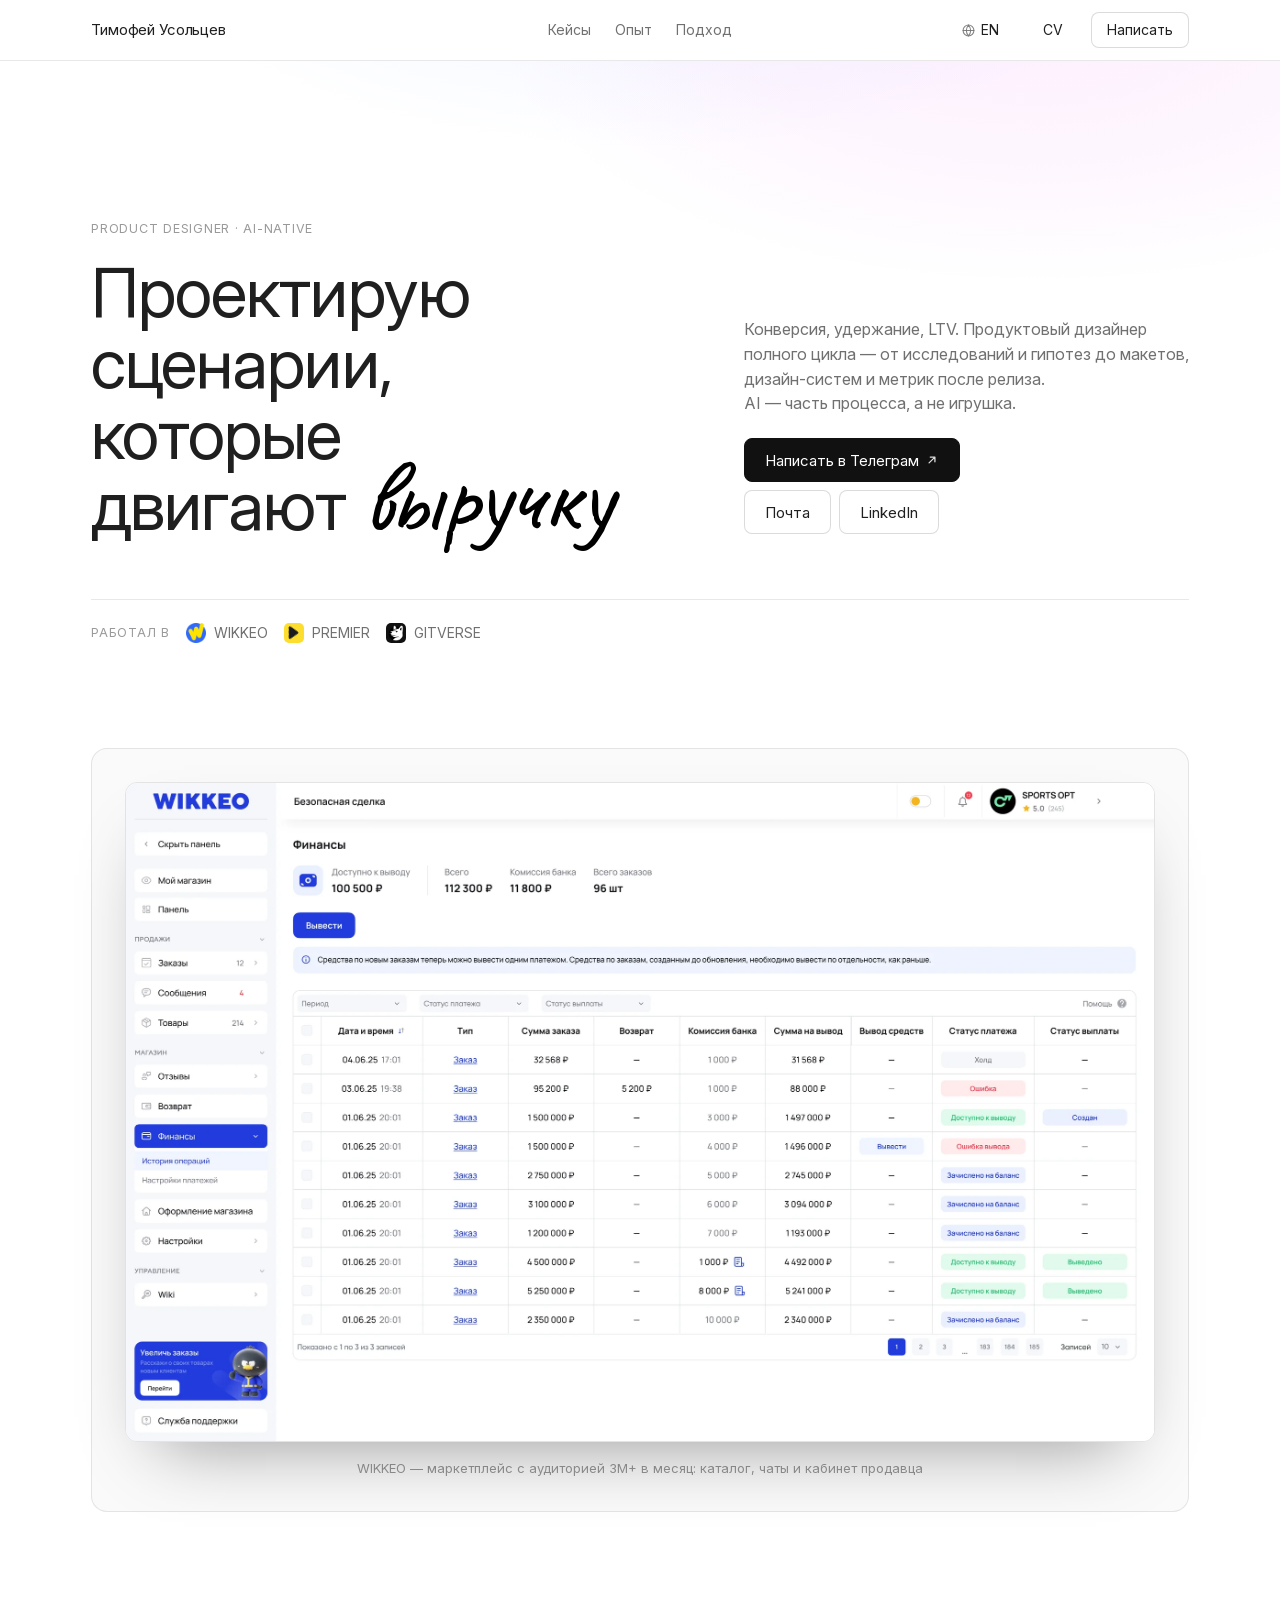
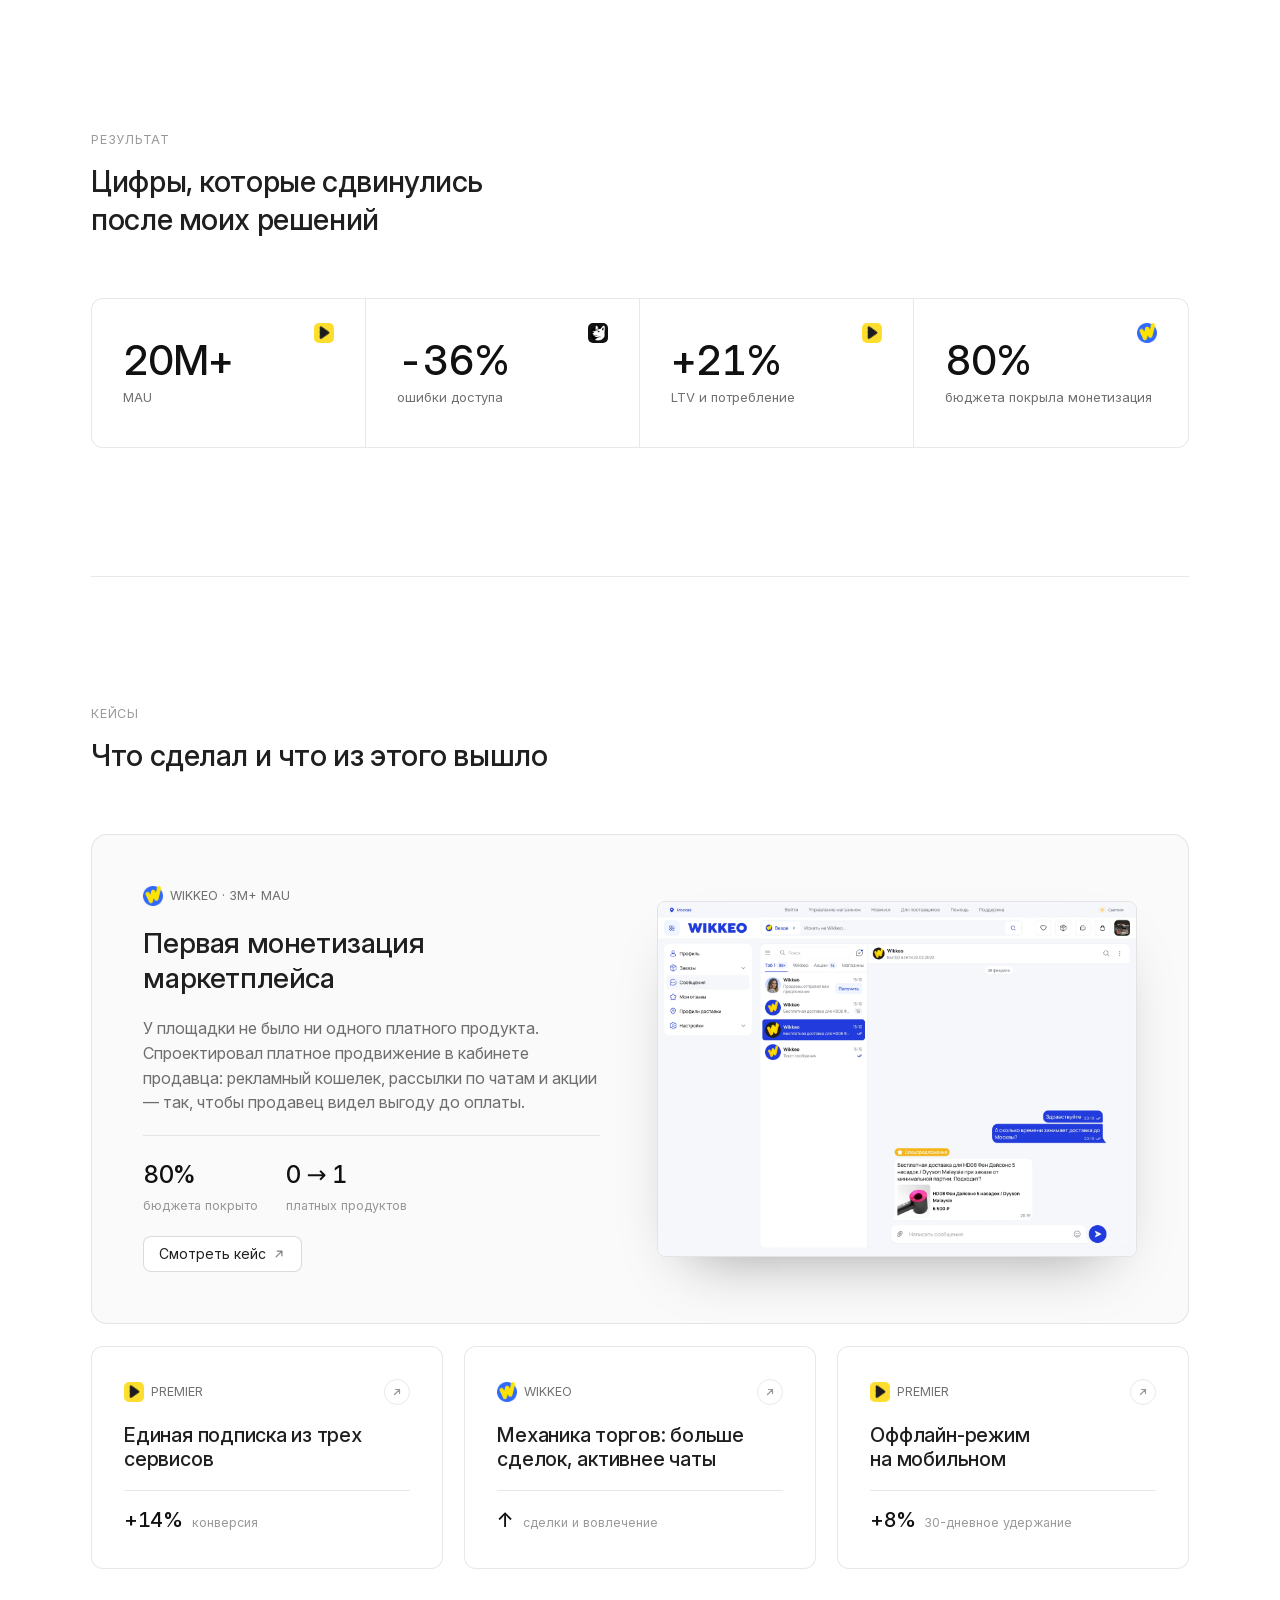
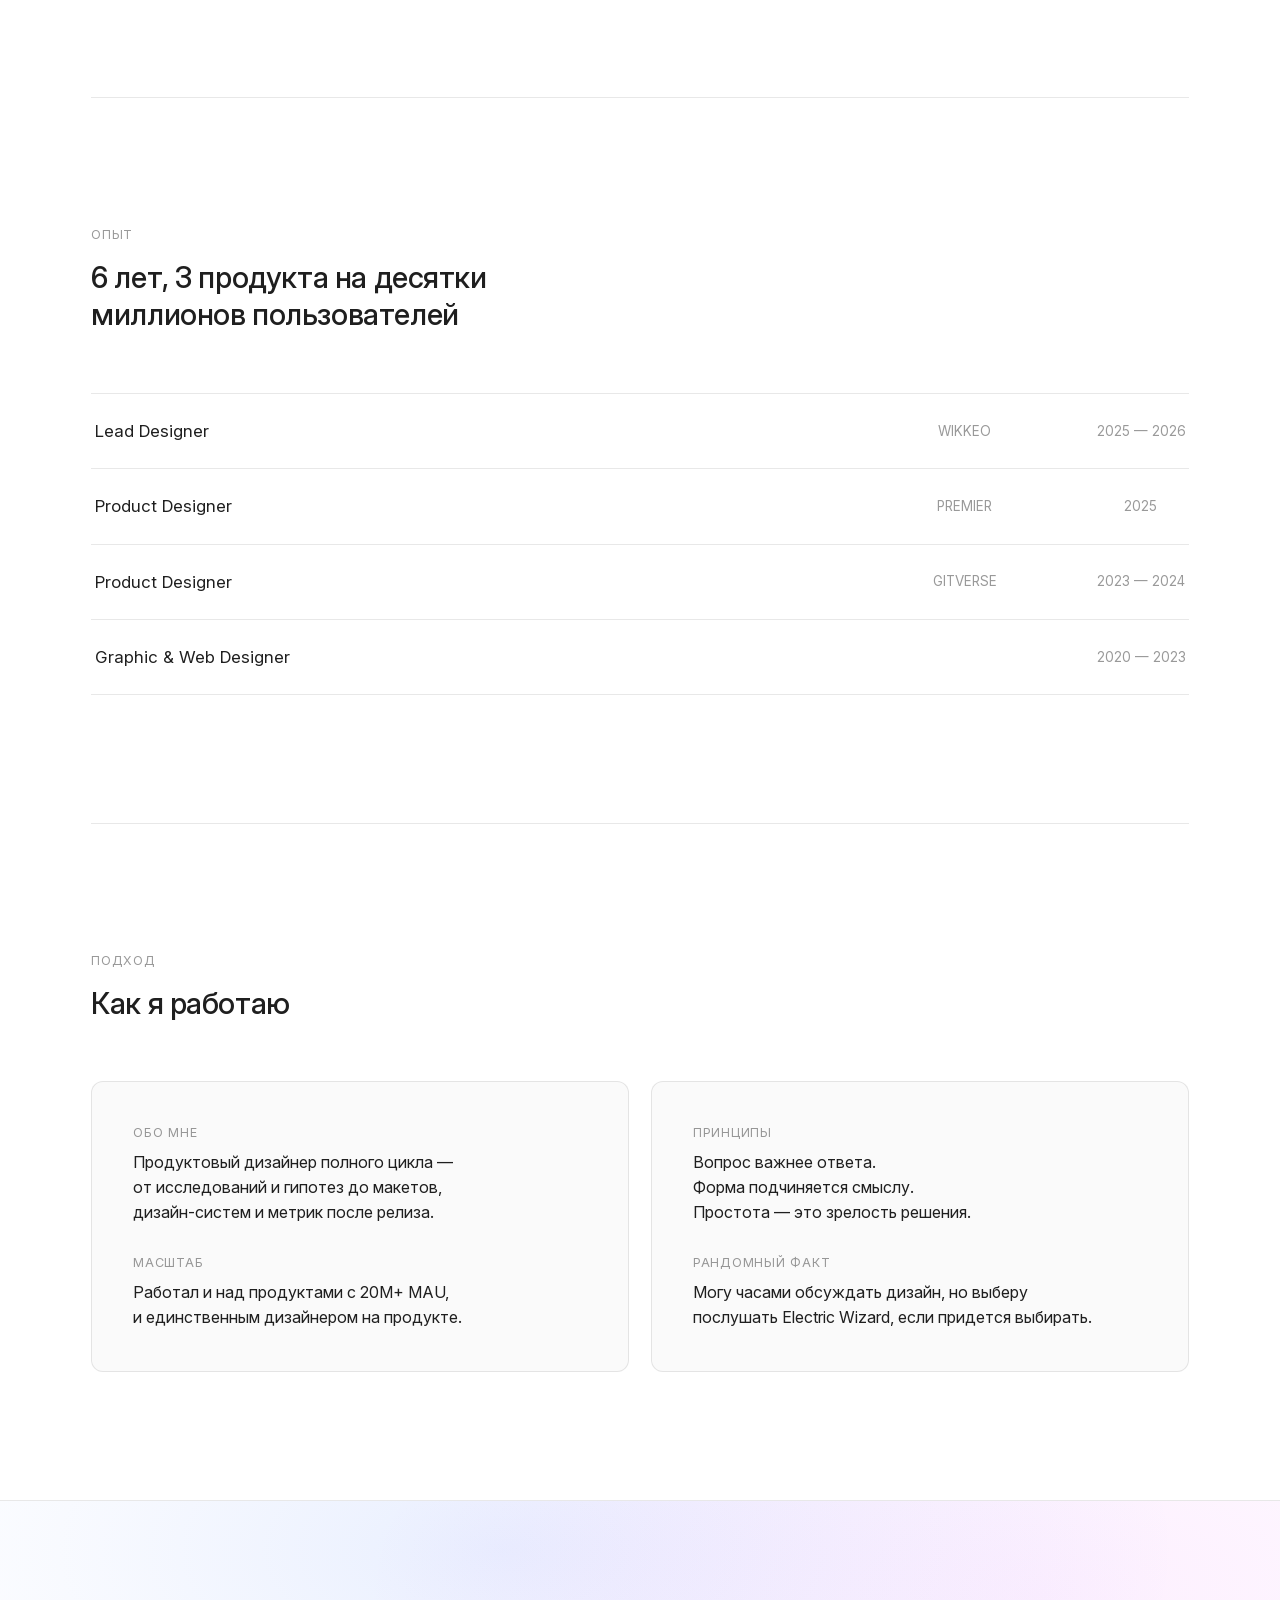
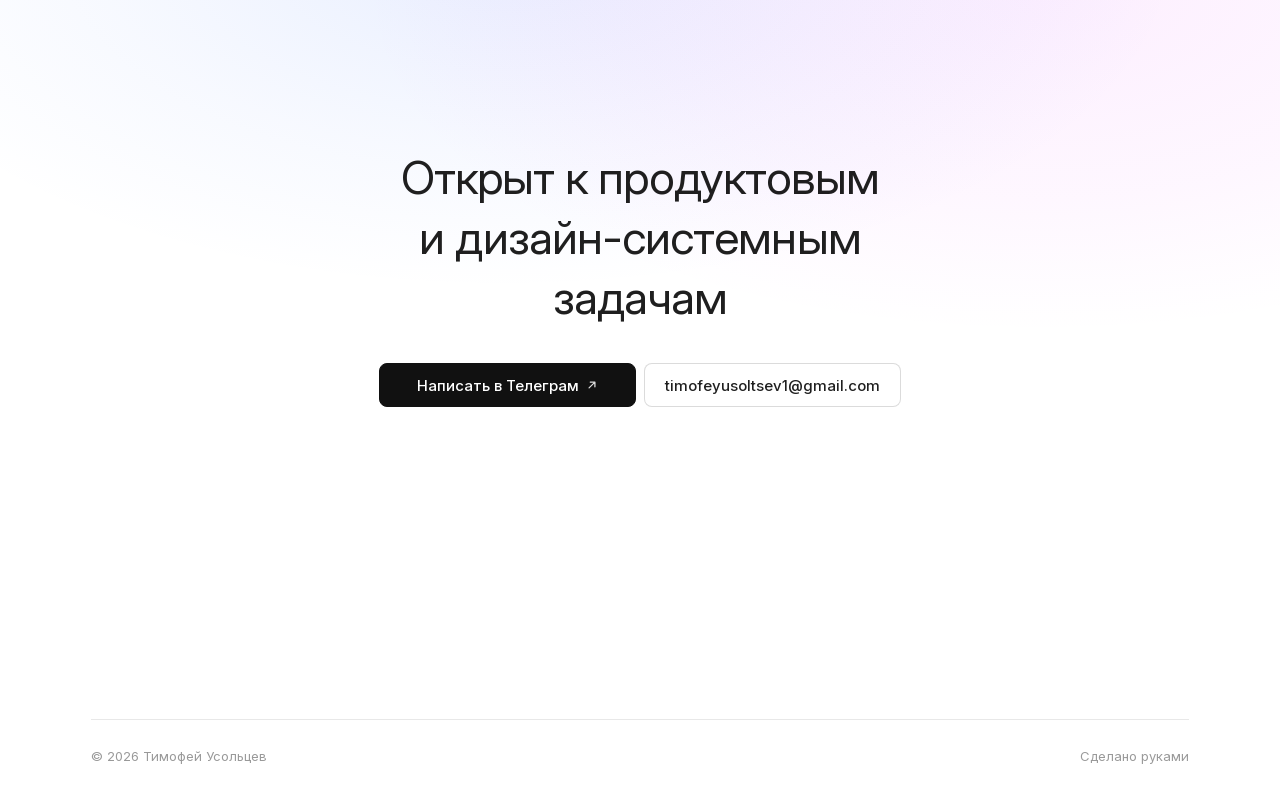
==== commit bcbf64a4: "fix(nav): глобус вровень с прописными, мертвые правила убраны Поля у кнопок языка и CV совпадали и р" ====
--- a/index.html
+++ b/index.html
@@ -31,7 +31,7 @@
 <link rel="apple-touch-icon" href="/apple-touch-icon.png">
 <link rel="preload" href="assets/fonts/inter-cyrillic.woff2" as="font" type="font/woff2" crossorigin>
 <link rel="preload" href="assets/fonts/caveat-cyrillic.woff2" as="font" type="font/woff2" crossorigin>
-<link rel="stylesheet" href="site.css?v=4faa6bd7">
+<link rel="stylesheet" href="site.css?v=db2ab4c9">
 <!-- Figma capture bridge: loaded only when the page is opened with a
      #figmacapture=... hash, so the third-party script never ships to visitors. -->
 <script>
--- a/site.css
+++ b/site.css
@@ -157,9 +157,10 @@
   .nav__in{display:flex; justify-content:space-between}
 }
 
-/* переключатель языка: глобус + код языка */
-.btn--lang{gap:7px}
-.btn--lang svg{opacity:.45}
+/* Переключатель языка ничего не переопределяет у .btn намеренно: шаг 6px
+   и прозрачность иконки взяты оттуда. Правила-модификаторы стояли здесь,
+   выше самого .btn, и при равной специфичности не применялись вовсе —
+   если понадобится что-то менять, модификатор должен жить в секции BUTTONS. */
 
 /* Имя в полосе сокращается до инициала там, где полное перестает помещаться
    рядом с кнопками. Освободившееся место уходит под глобус — иначе на
@@ -189,6 +190,10 @@
 .btn--lg{height:44px; padding:0 20px; font-size:15px}
 .btn svg{width:14px; height:14px; opacity:.55}
 .btn--primary svg{opacity:.85}
+/* Глобус у переключателя языка на пиксель меньше остальных иконок: на 14px
+   круг перерастает высоту прописных в «RU», на 13 встает с ними вровень.
+   Модификатор стоит после .btn svg — выше по файлу он бы не применился. */
+.btn--lang svg{width:13px; height:13px}
 
 /* ═══ HERO ═══ */
 .hero{position:relative; padding-block:clamp(88px,12vw,170px) clamp(56px,7vw,96px); overflow:hidden}
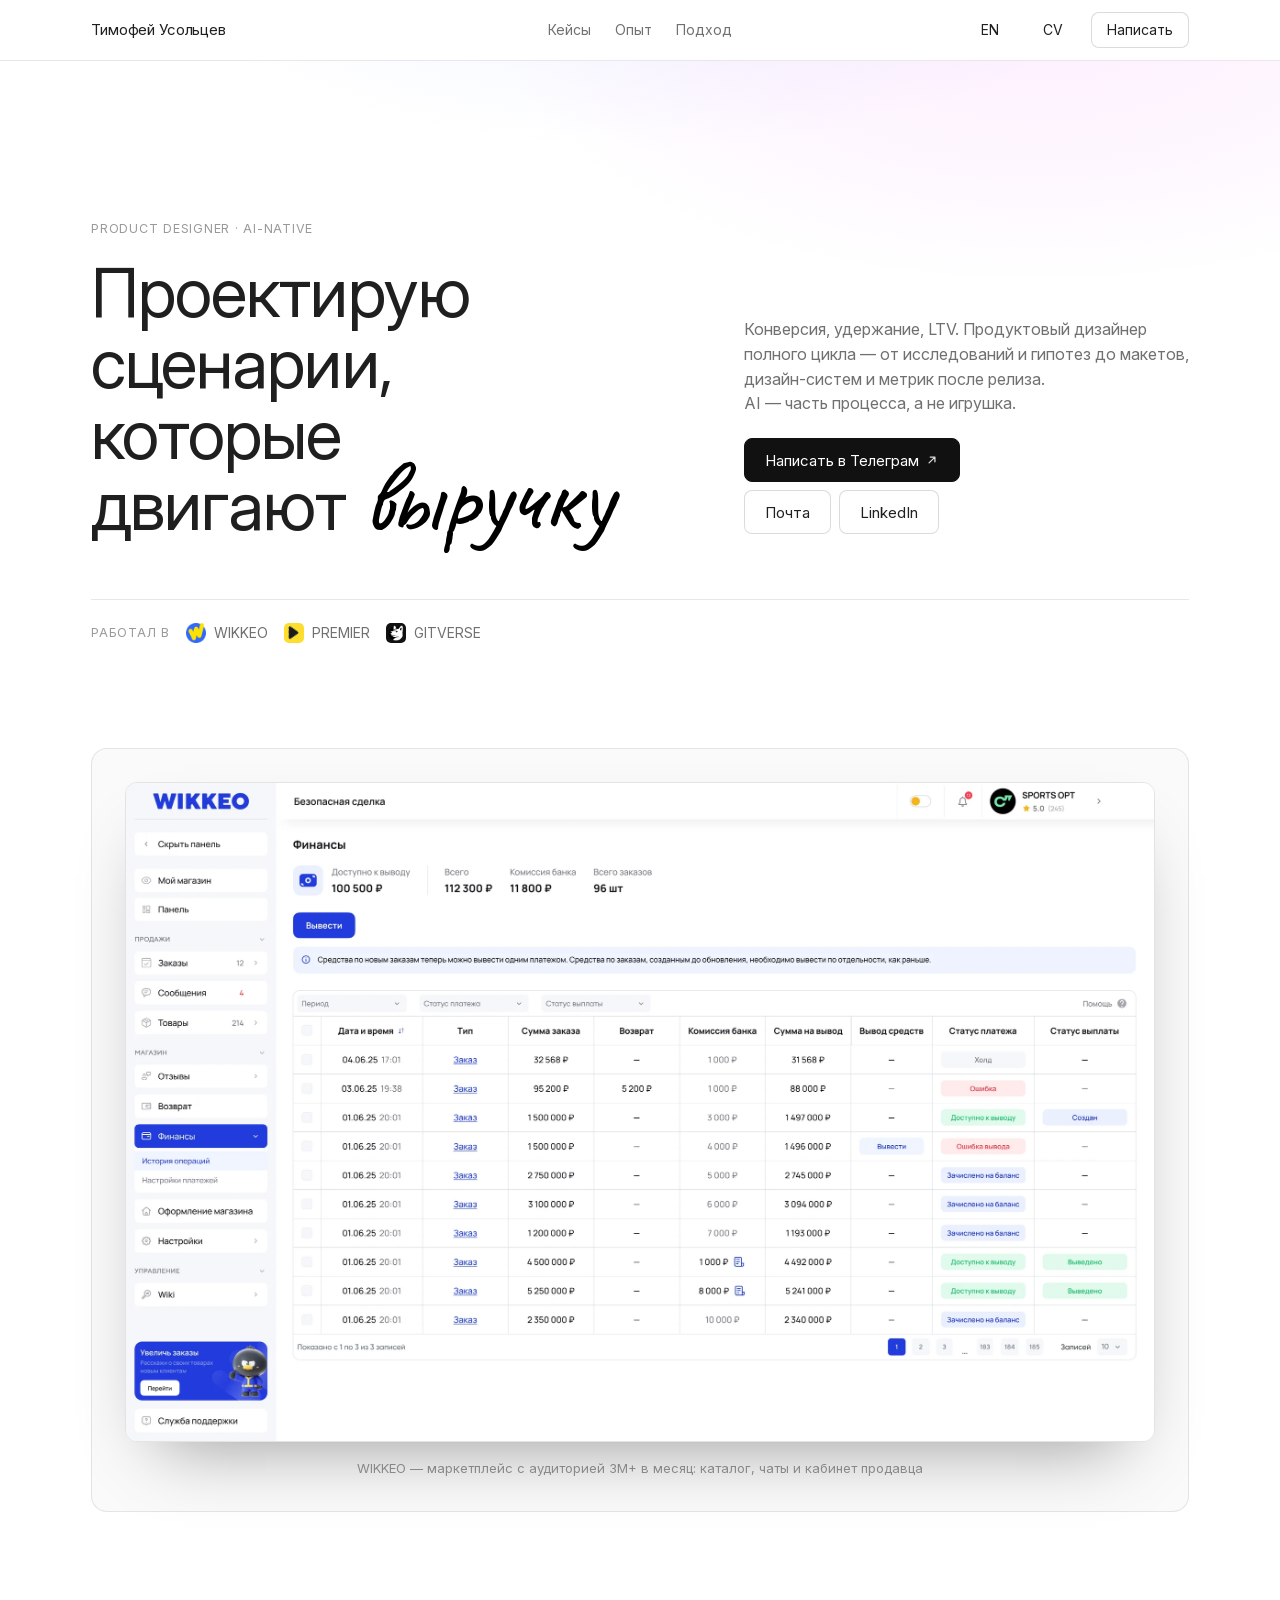
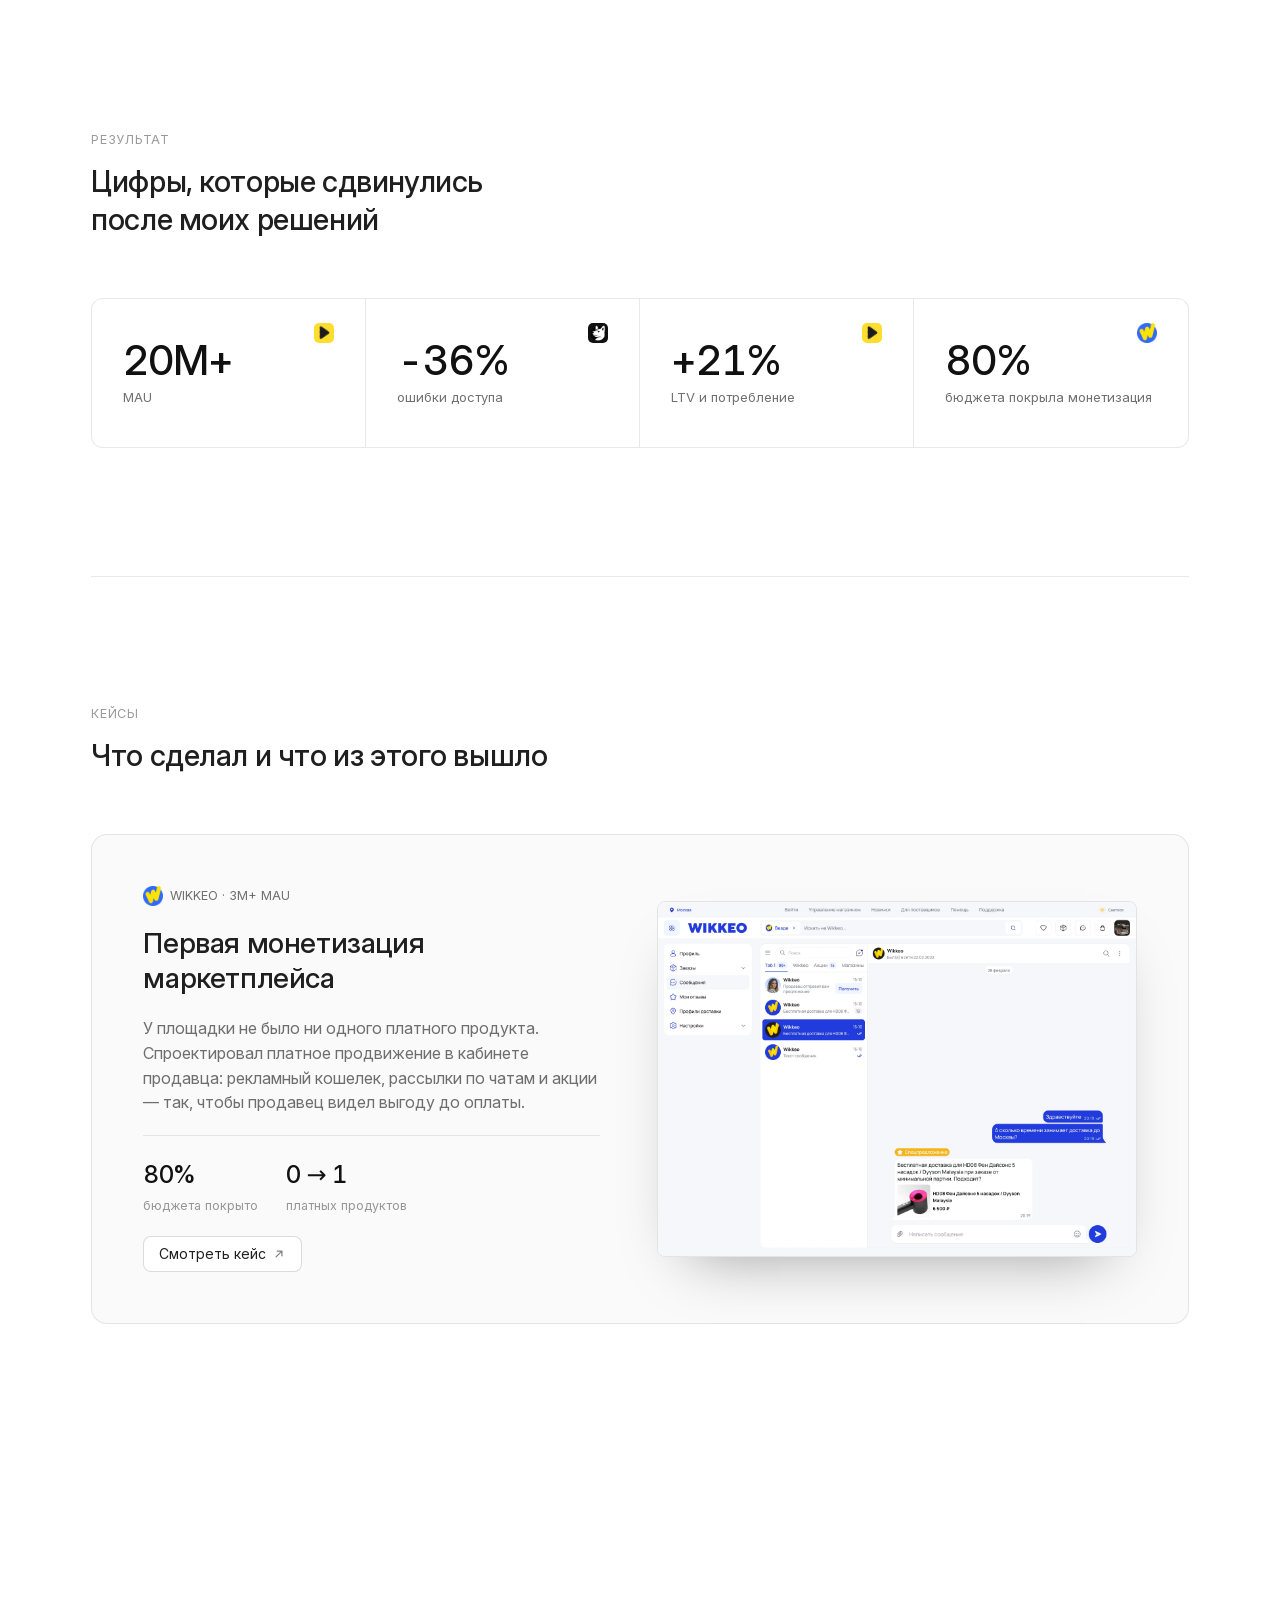
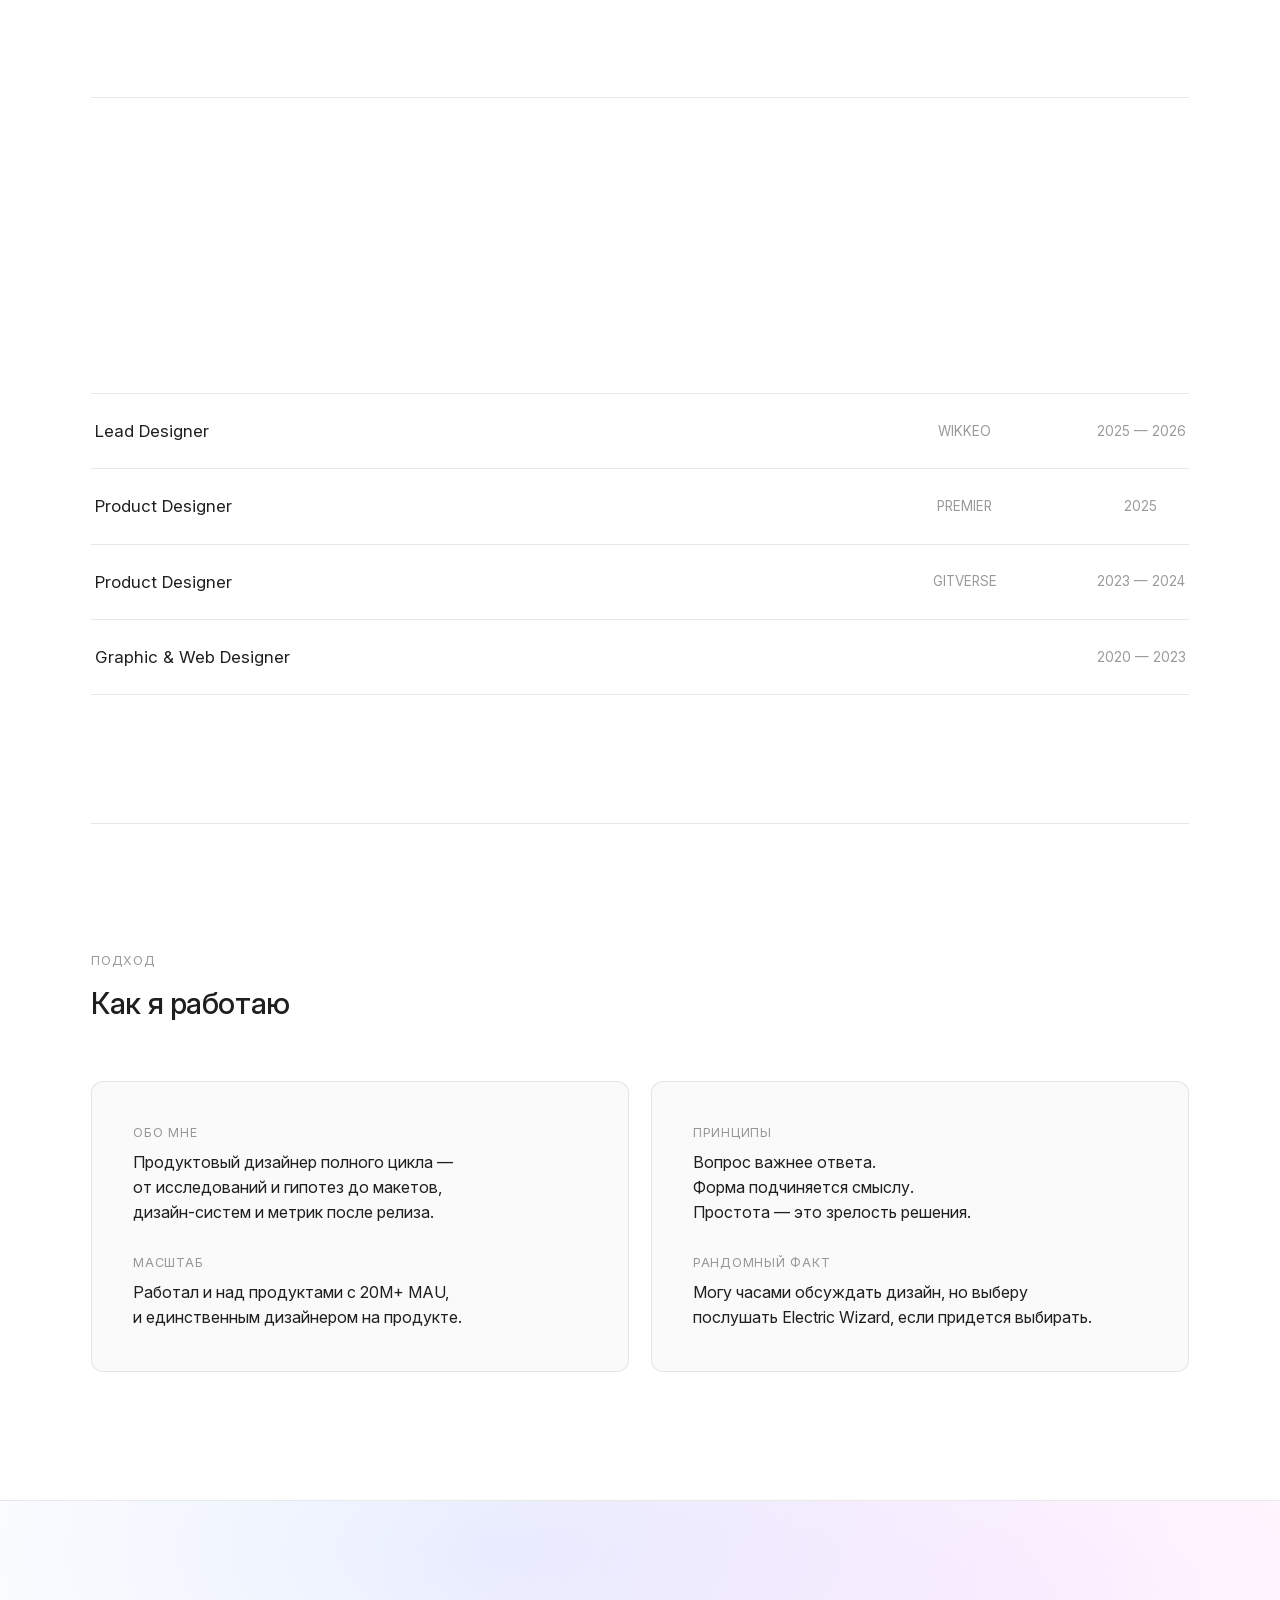
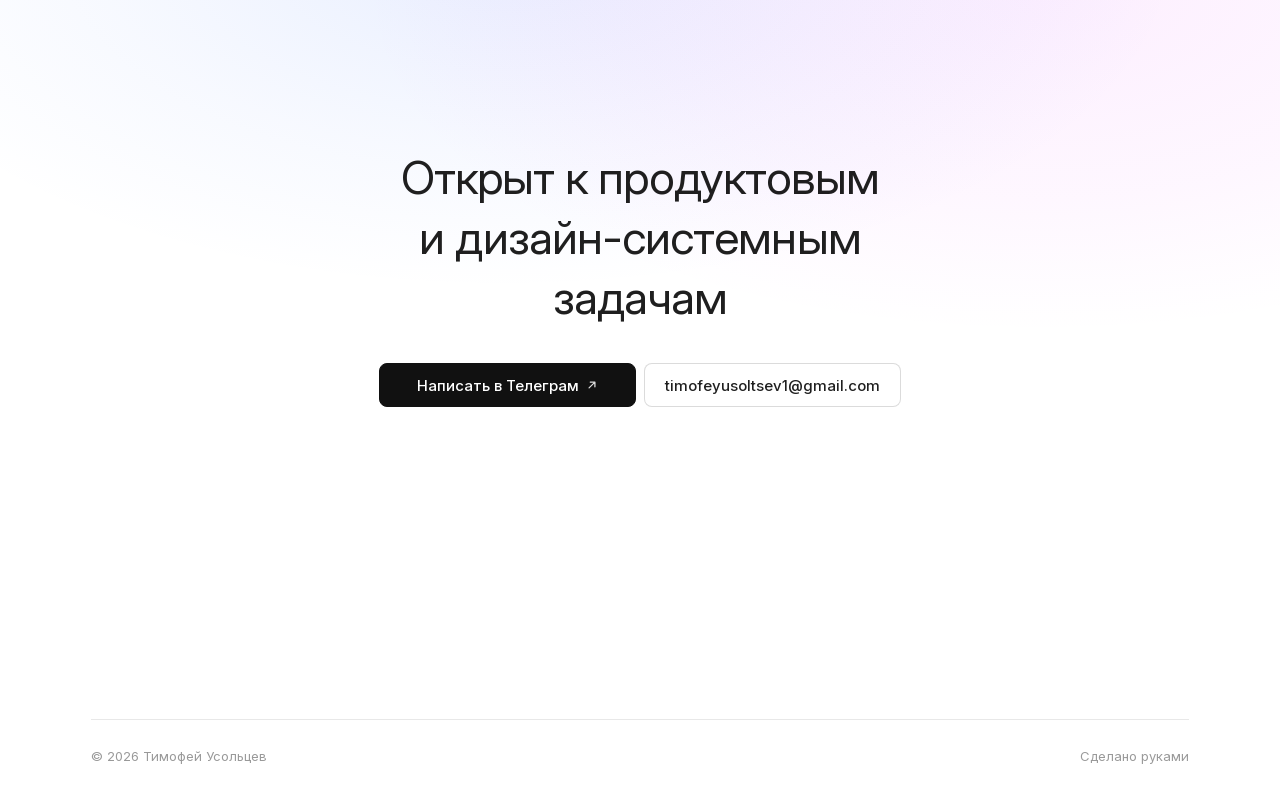
==== commit a8b7da97: "refactor(nav): переключатель языка без иконки Посмотрел, как это сделано у Airbnb, Figma, Booking и " ====
--- a/index.html
+++ b/index.html
@@ -31,7 +31,7 @@
 <link rel="apple-touch-icon" href="/apple-touch-icon.png">
 <link rel="preload" href="assets/fonts/inter-cyrillic.woff2" as="font" type="font/woff2" crossorigin>
 <link rel="preload" href="assets/fonts/caveat-cyrillic.woff2" as="font" type="font/woff2" crossorigin>
-<link rel="stylesheet" href="site.css?v=db2ab4c9">
+<link rel="stylesheet" href="site.css?v=93ea5056">
 <!-- Figma capture bridge: loaded only when the page is opened with a
      #figmacapture=... hash, so the third-party script never ships to visitors. -->
 <script>
@@ -71,7 +71,7 @@
       <a href="#approach">Подход</a>
     </div>
     <div class="nav__acts">
-      <a class="btn btn--bare btn--lang" href="/en/" hreflang="en" lang="en" title="Переключить на английский"><svg viewBox="0 0 24 24" fill="none" stroke="currentColor" stroke-width="2" stroke-linecap="round" stroke-linejoin="round" aria-hidden="true"><circle cx="12" cy="12" r="10"/><path d="M2 12h20"/><path d="M12 2a15.3 15.3 0 0 1 4 10 15.3 15.3 0 0 1-4 10 15.3 15.3 0 0 1-4-10 15.3 15.3 0 0 1 4-10"/></svg>EN</a>
+      <a class="btn btn--bare btn--lang" href="/en/" hreflang="en" lang="en" title="Переключить на английский">EN</a>
       <a class="btn btn--bare" href="https://drive.google.com/file/d/1oHrbRZ41Jqhdutdr8XZwaJY3U4UAe5Hu/view?usp=sharing" target="_blank" rel="noopener">CV</a>
       <a class="btn" href="https://t.me/norse_tm" target="_blank" rel="noopener">Написать</a>
     </div>
--- a/site.css
+++ b/site.css
@@ -157,23 +157,26 @@
   .nav__in{display:flex; justify-content:space-between}
 }
 
-/* Переключатель языка ничего не переопределяет у .btn намеренно: шаг 6px
-   и прозрачность иконки взяты оттуда. Правила-модификаторы стояли здесь,
-   выше самого .btn, и при равной специфичности не применялись вовсе —
-   если понадобится что-то менять, модификатор должен жить в секции BUTTONS. */
+/* Переключатель языка — обычная .btn--bare без собственных правил: там только
+   код языка, и он по ширине совпадает с соседней кнопкой CV. */
 
 /* Имя в полосе сокращается до инициала там, где полное перестает помещаться
    рядом с кнопками. Освободившееся место уходит под глобус — иначе на
    телефоне имя уезжало на вторую строку. Порог снят с замера: полное имя
    вместе с кнопками требует ~430px, инициал — ~330px. */
 .nav__name .nm-short{display:none}
+/* Сначала ужимаются шаги и поля — и только потом что-либо сокращается */
 @media(max-width:460px){
-  .nav__name .nm-full{display:none}
-  .nav__name .nm-short{display:inline}
-  /* та же логика у кнопок: шаги и поля ужимаются, но ничего не пропадает */
   .nav__in{gap:12px}
   .nav__acts{gap:8px}
   .nav__acts .btn{padding:0 11px}
+}
+/* Имя сокращается до инициала только там, где полное перестает влезать:
+   на 390px запас 10px, на 375 — ноль. Порог стоял на 460, пока место
+   занимал глобус у переключателя языка; без него имя остается полным. */
+@media(max-width:385px){
+  .nav__name .nm-full{display:none}
+  .nav__name .nm-short{display:inline}
 }
 
 /* ═══ BUTTONS ═══ */
@@ -190,10 +193,6 @@
 .btn--lg{height:44px; padding:0 20px; font-size:15px}
 .btn svg{width:14px; height:14px; opacity:.55}
 .btn--primary svg{opacity:.85}
-/* Глобус у переключателя языка на пиксель меньше остальных иконок: на 14px
-   круг перерастает высоту прописных в «RU», на 13 встает с ними вровень.
-   Модификатор стоит после .btn svg — выше по файлу он бы не применился. */
-.btn--lang svg{width:13px; height:13px}
 
 /* ═══ HERO ═══ */
 .hero{position:relative; padding-block:clamp(88px,12vw,170px) clamp(56px,7vw,96px); overflow:hidden}
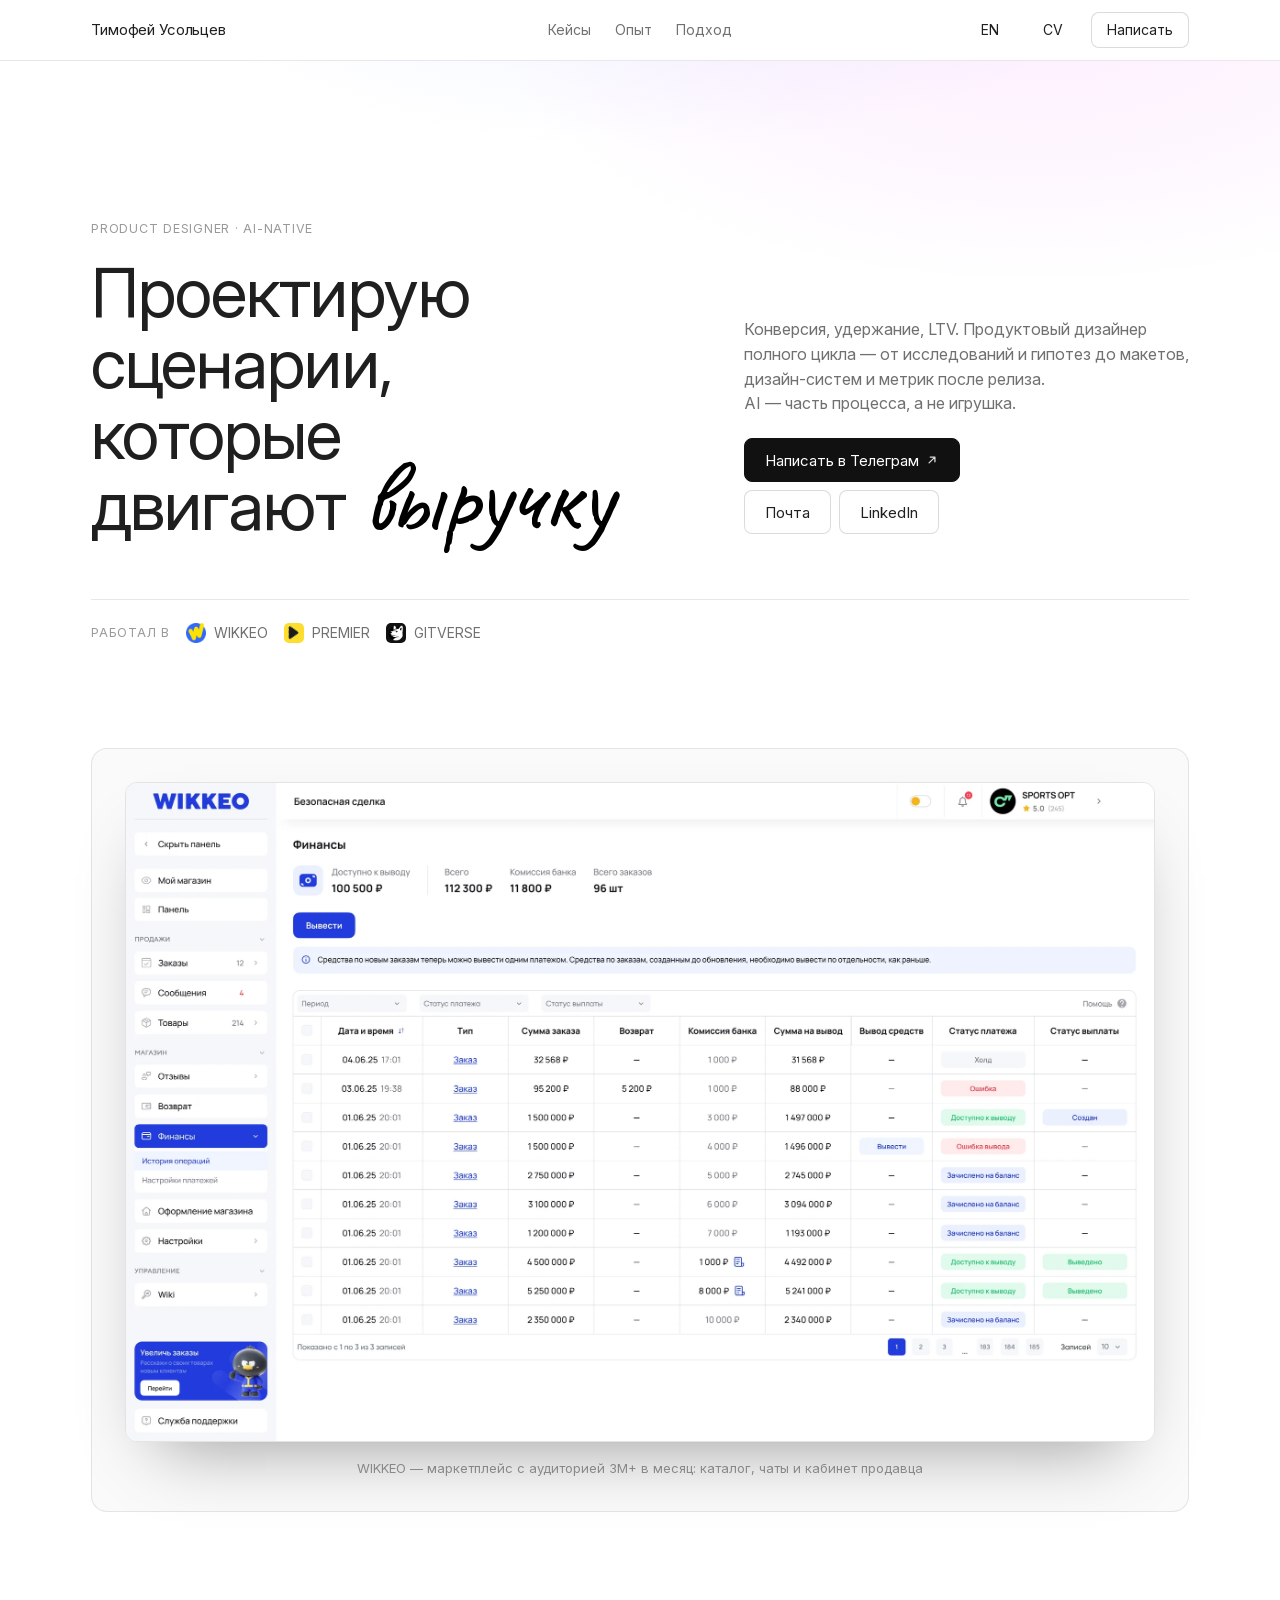
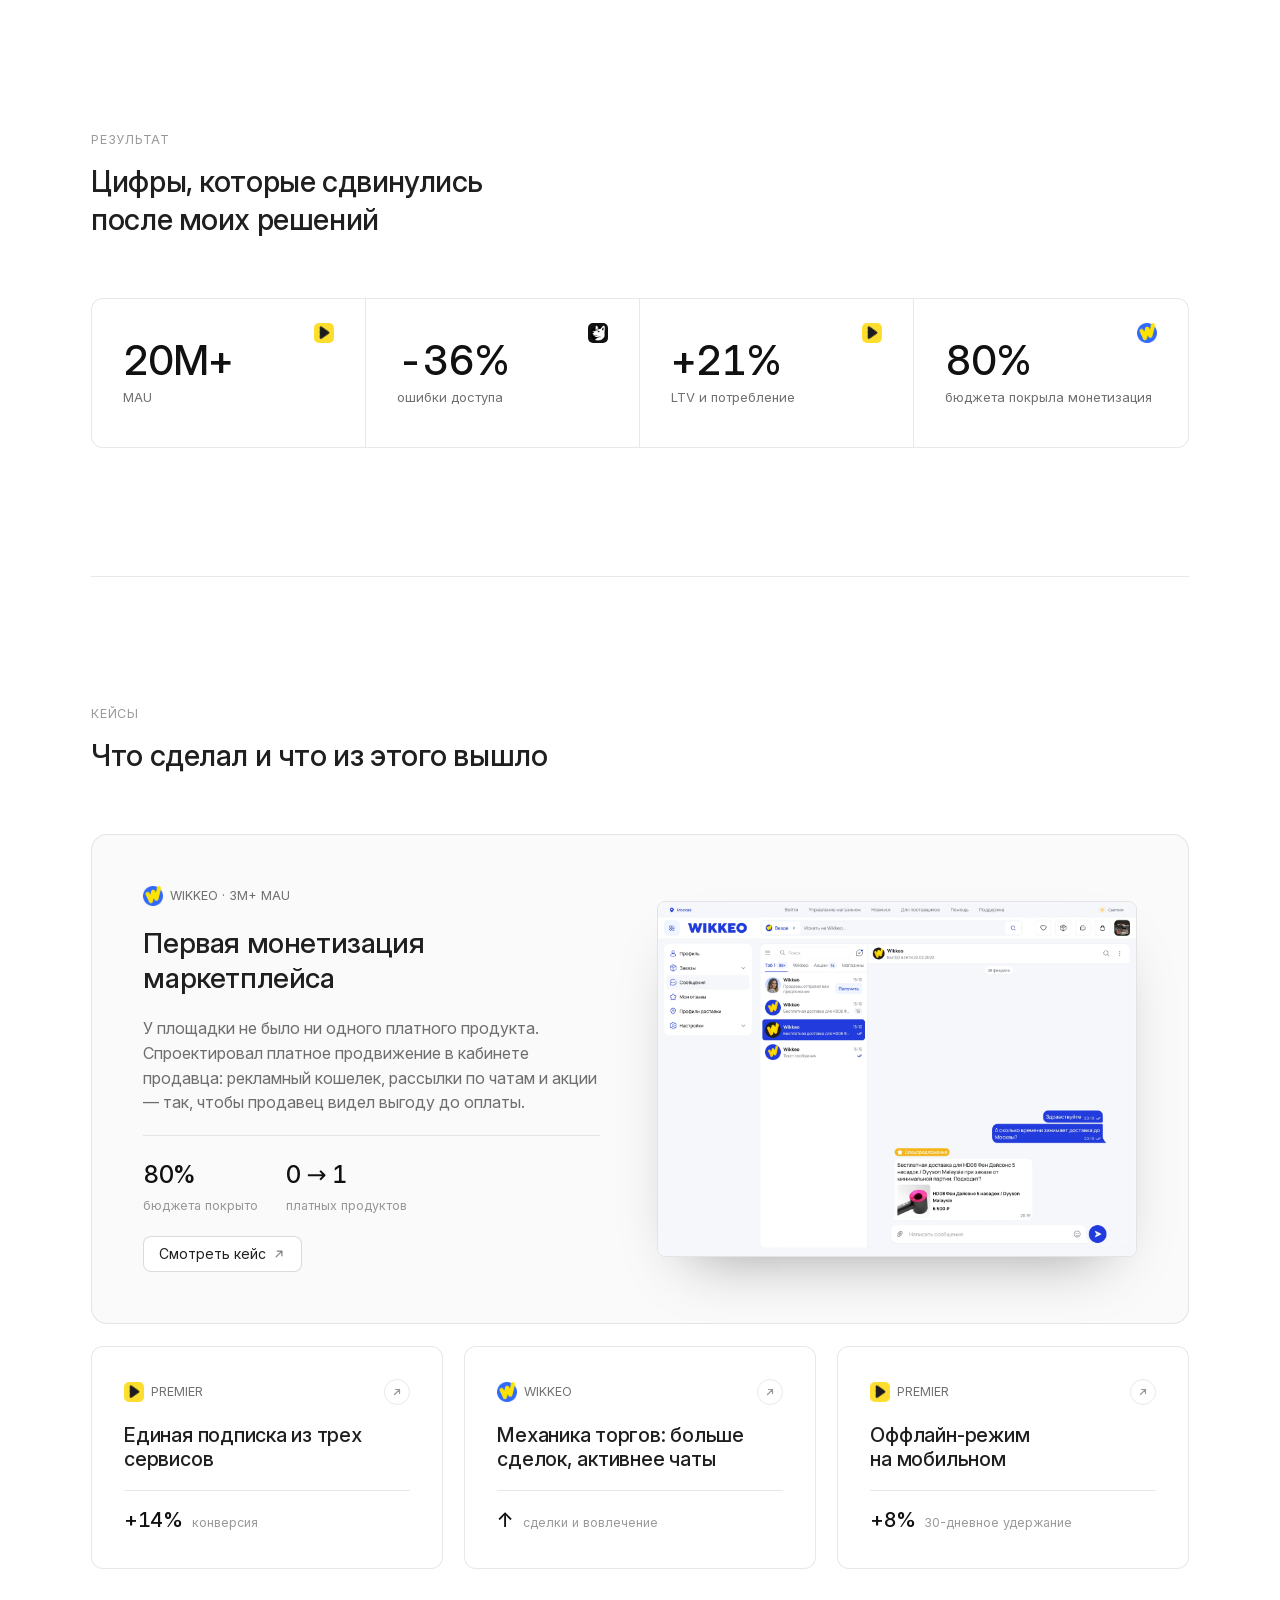
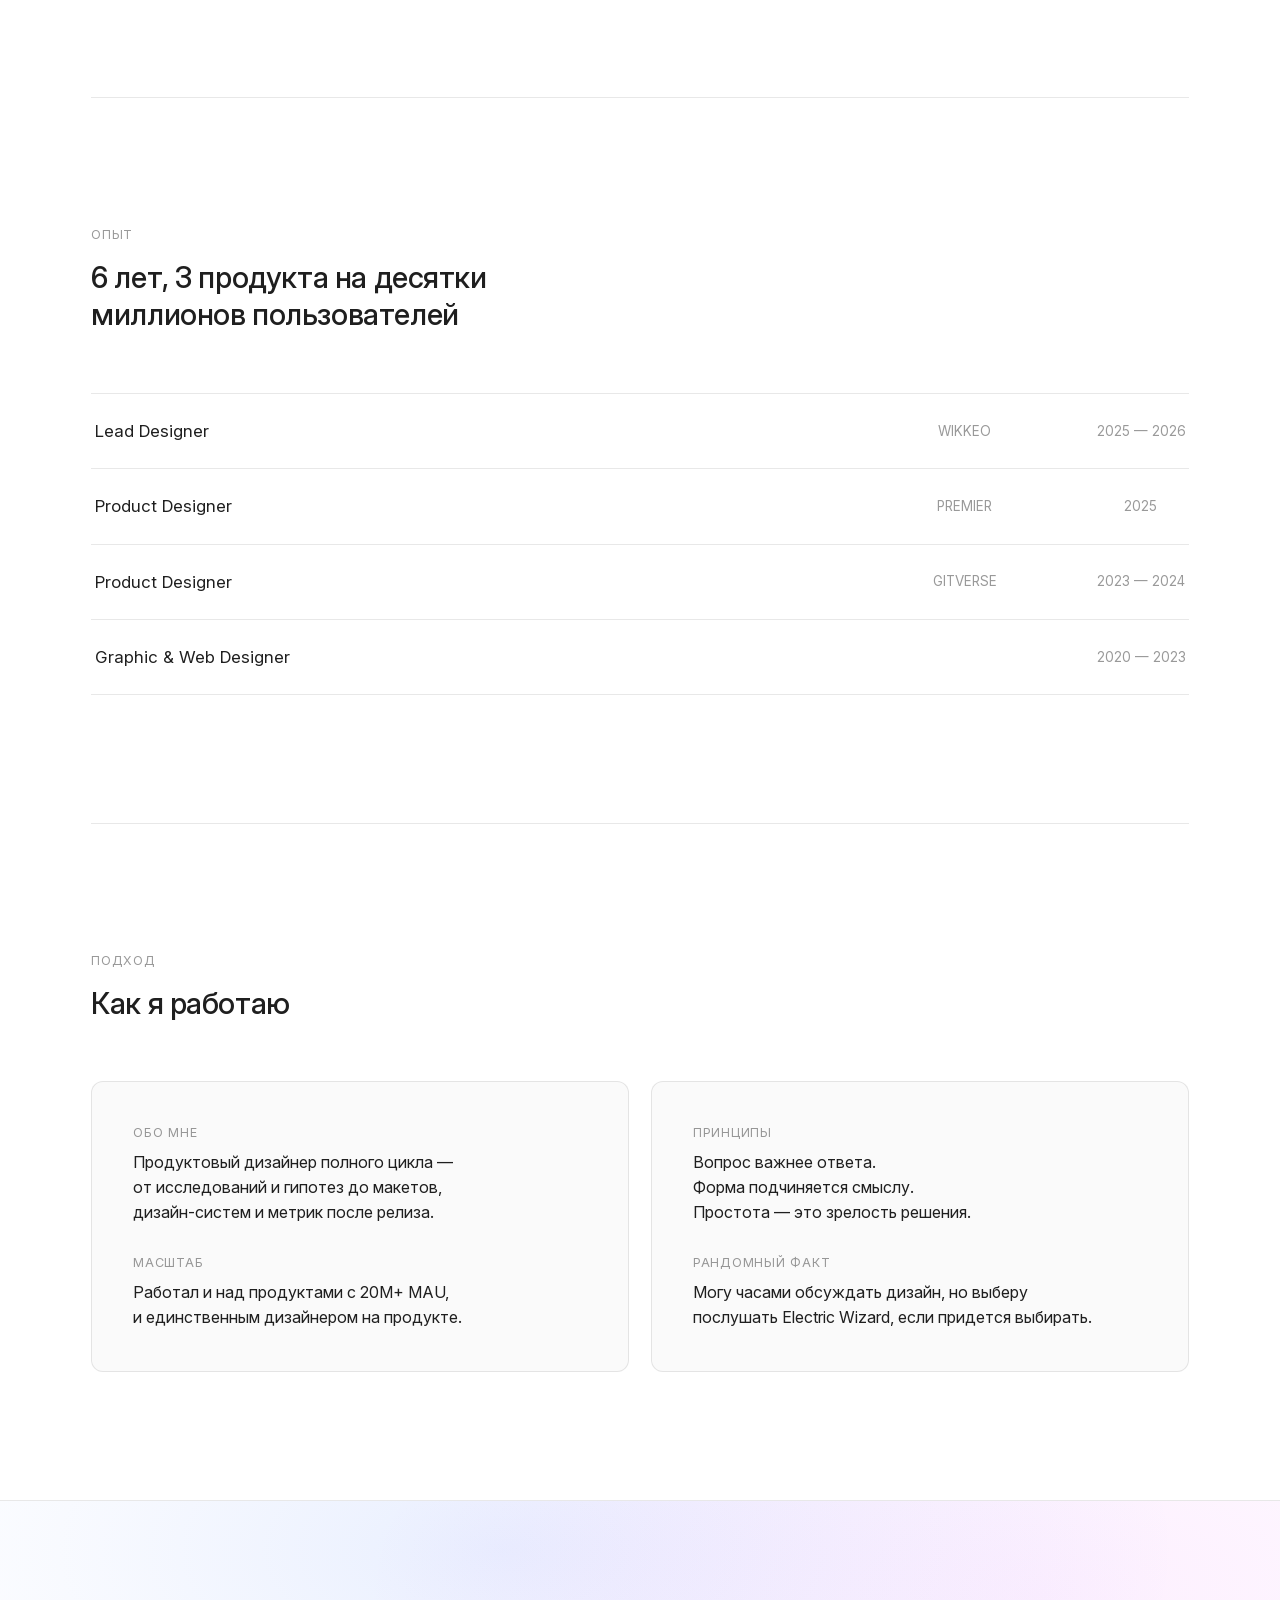
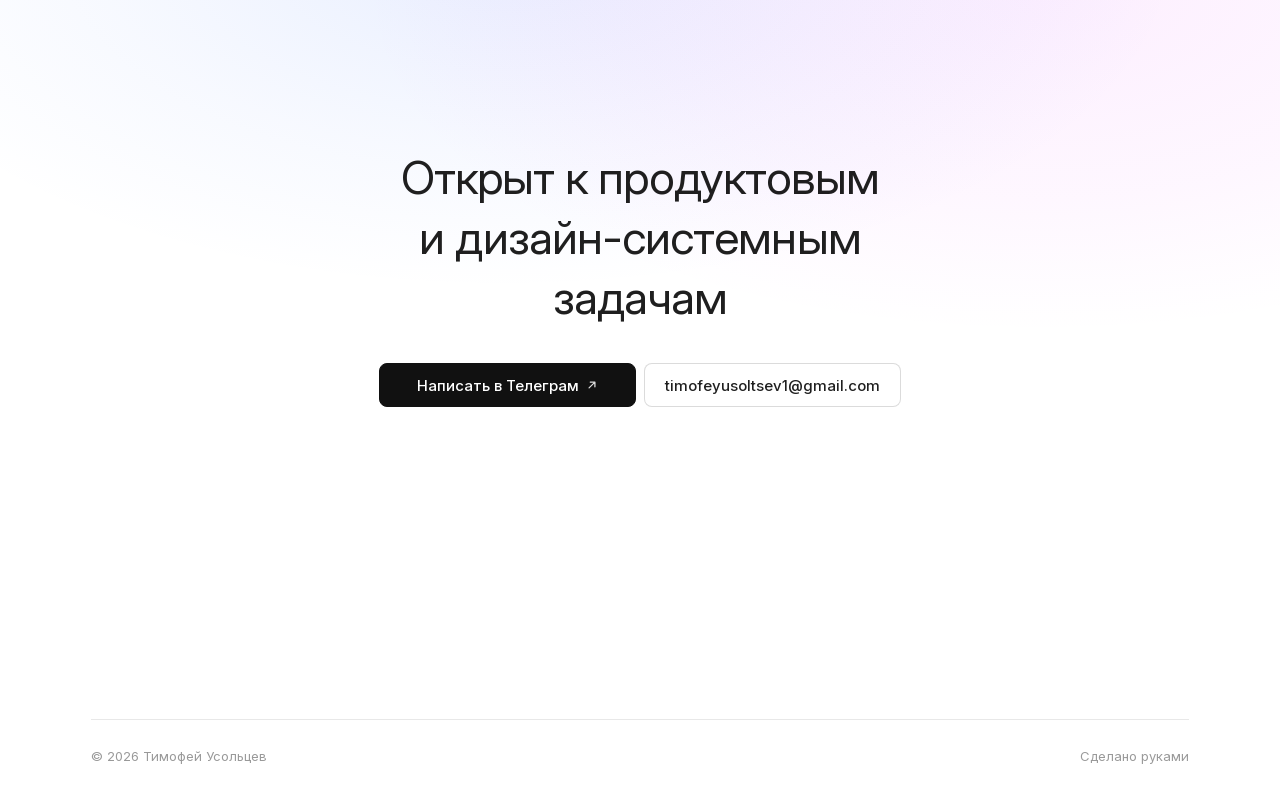
==== commit 6309a5dc: "fix(nav): одинаковая заливка на наведении по всей полосе У ссылок по центру стояло разовое rgba(0,0," ====
--- a/index.html
+++ b/index.html
@@ -31,7 +31,7 @@
 <link rel="apple-touch-icon" href="/apple-touch-icon.png">
 <link rel="preload" href="assets/fonts/inter-cyrillic.woff2" as="font" type="font/woff2" crossorigin>
 <link rel="preload" href="assets/fonts/caveat-cyrillic.woff2" as="font" type="font/woff2" crossorigin>
-<link rel="stylesheet" href="site.css?v=93ea5056">
+<link rel="stylesheet" href="site.css?v=55501ff9">
 <!-- Figma capture bridge: loaded only when the page is opened with a
      #figmacapture=... hash, so the third-party script never ships to visitors. -->
 <script>
--- a/site.css
+++ b/site.css
@@ -148,7 +148,10 @@
 .nav__links a{display:inline-flex; align-items:center; height:28px; padding:0 8px;
   border-radius:var(--r-sm); color:var(--ink-2);
   transition:color .15s var(--ease-out), background-color .15s var(--ease-out)}
-.nav__links a:hover{background:rgba(0,0,0,.08); color:var(--ink)}
+/* заливка на наведении — общий токен, тот же, что у кнопок полосы и у
+   карточек кейсов. Здесь стояло разовое rgba(0,0,0,.08) мимо токенов:
+   почти вдвое темнее, из-за чего середина полосы выбивалась из ряда */
+.nav__links a:hover{background:var(--fill-2); color:var(--ink)}
 .nav__acts{display:flex; align-items:center; gap:12px}
 /* без средней колонки сетка схлопывается и кнопки уезжают в центр —
    на узком экране возвращаемся к простому флексу */
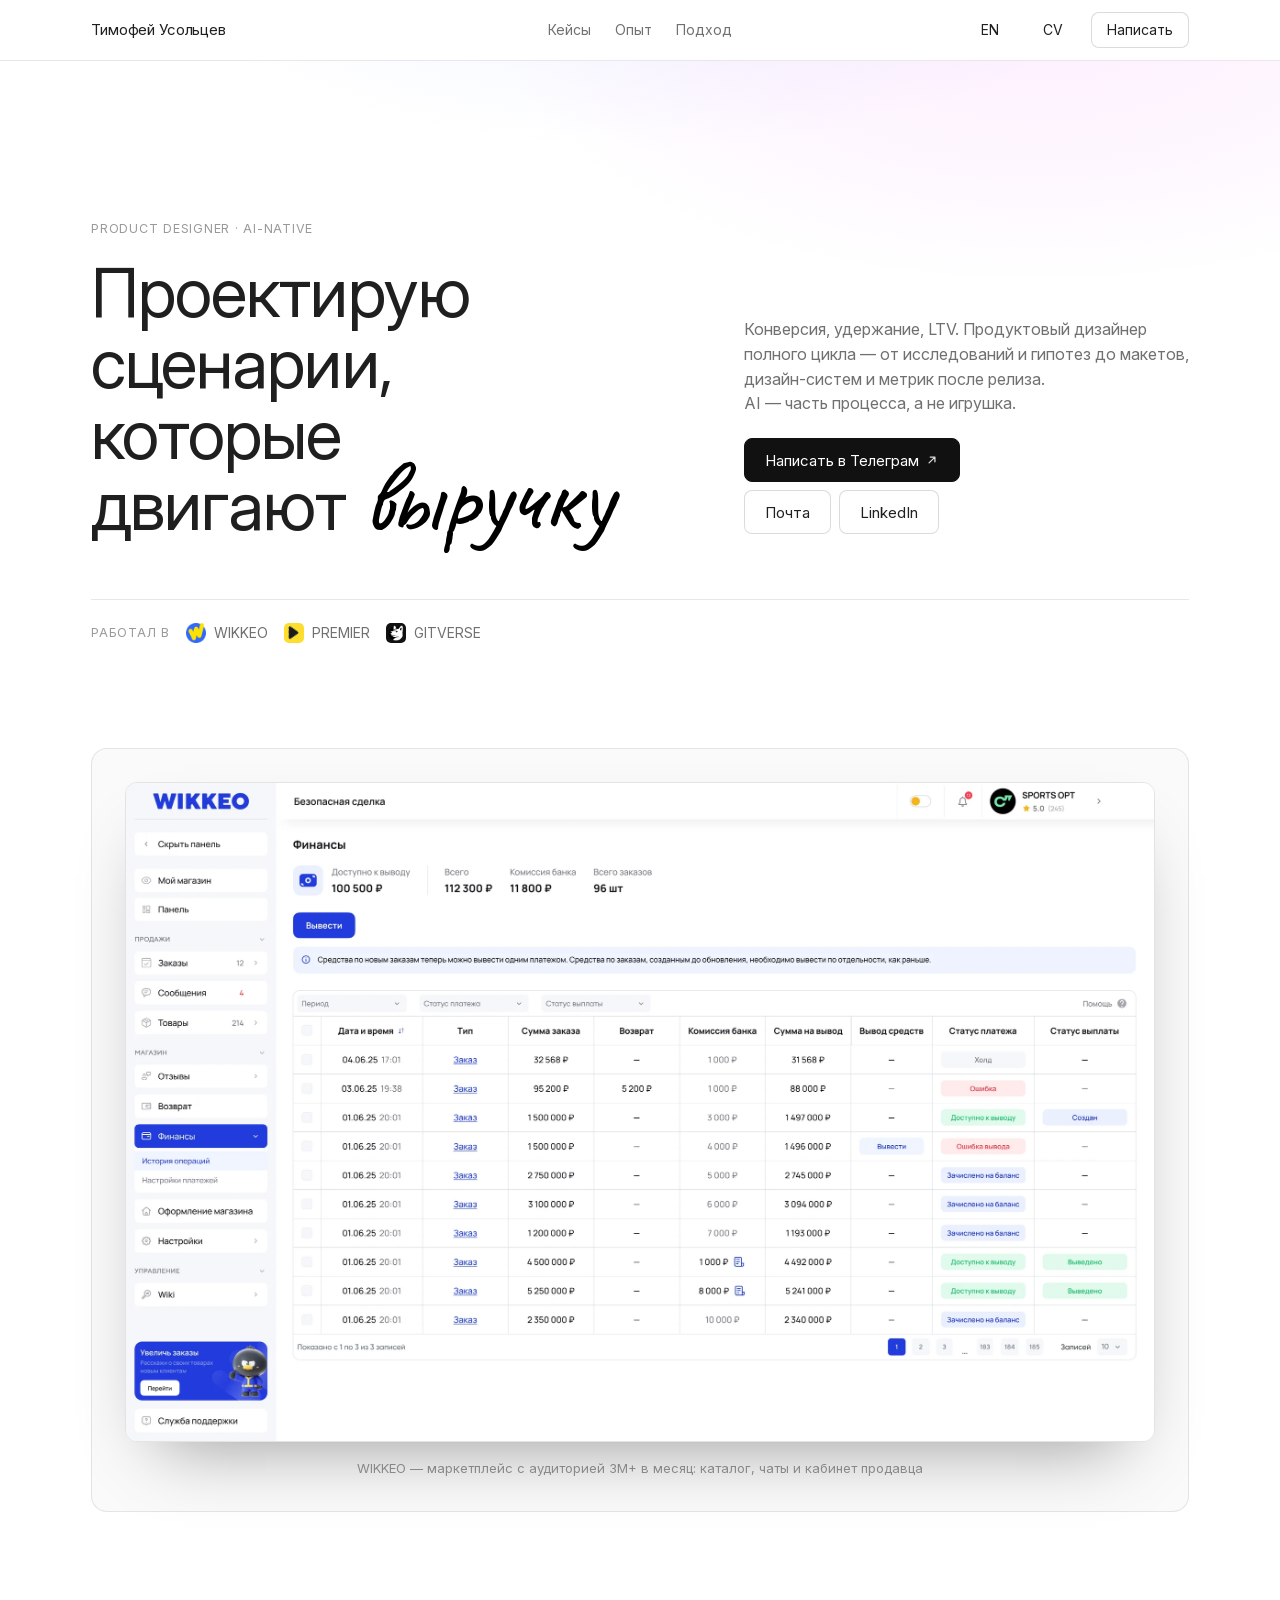
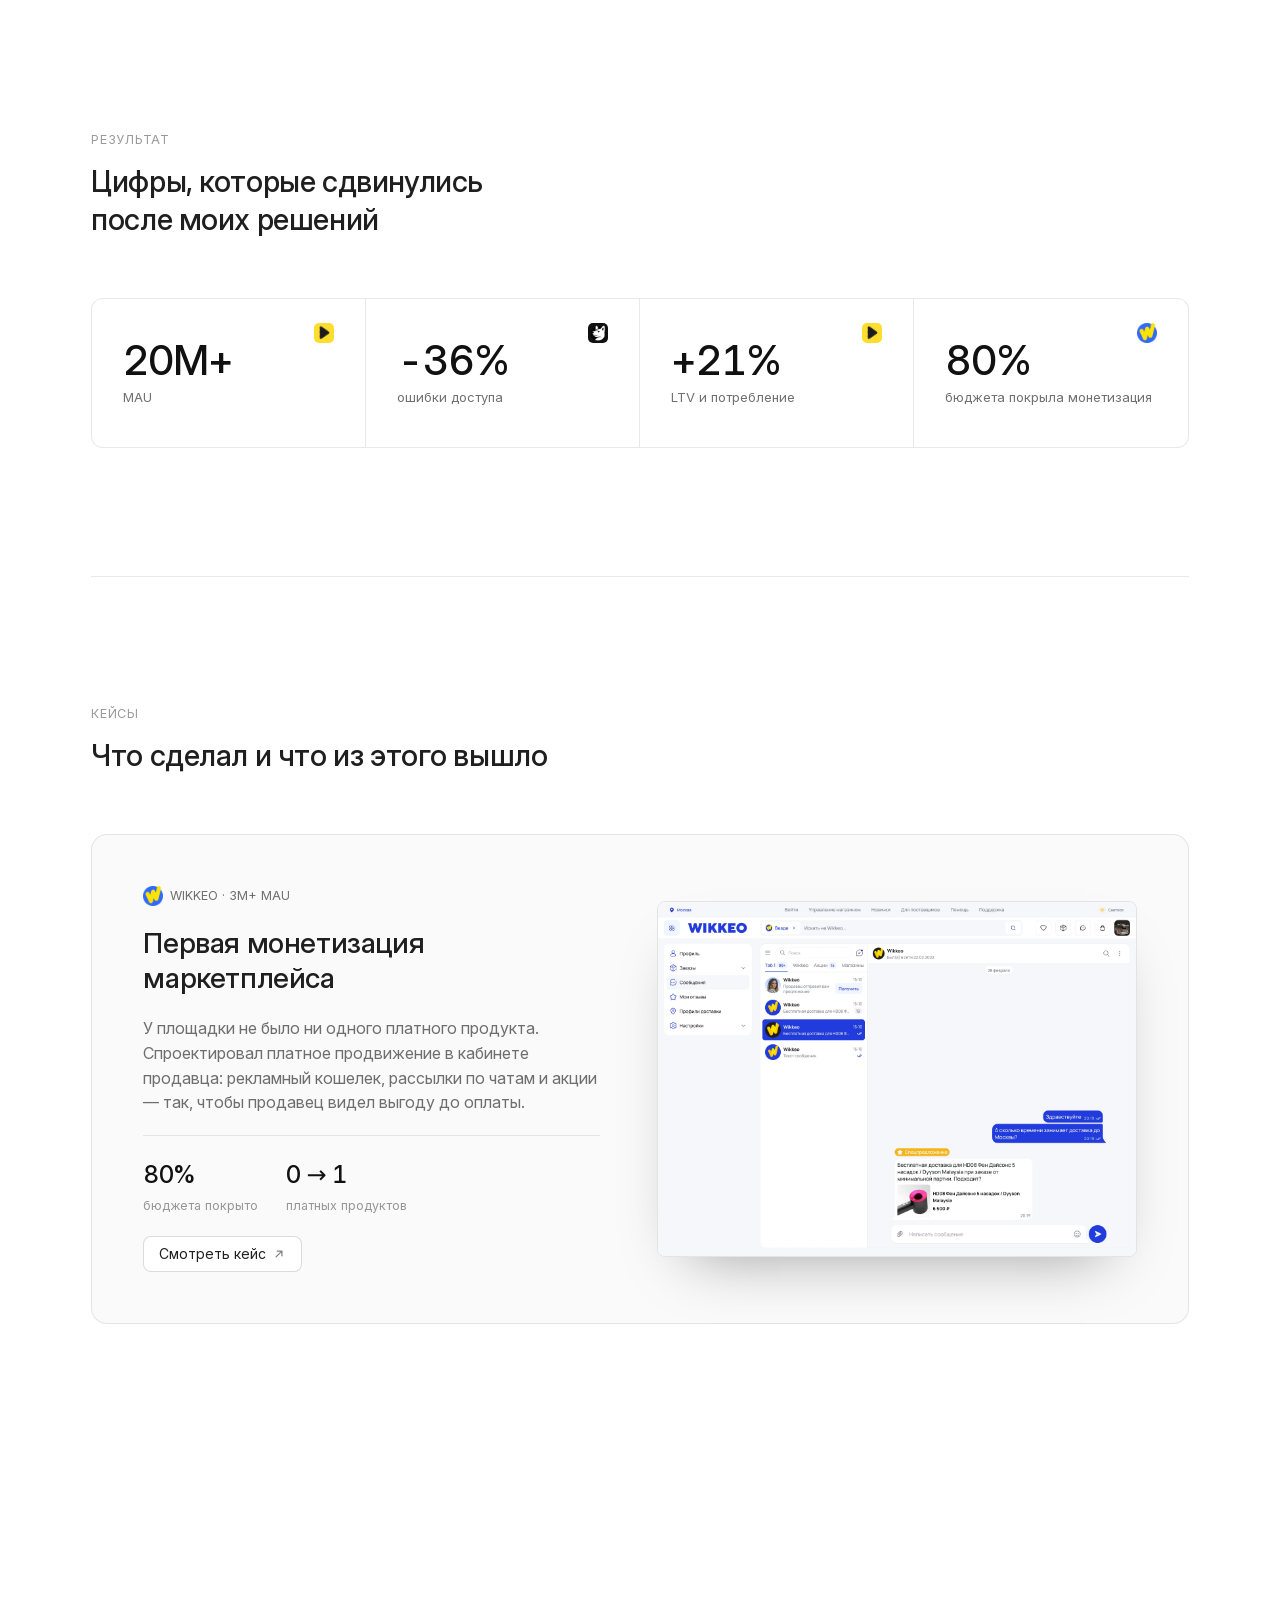
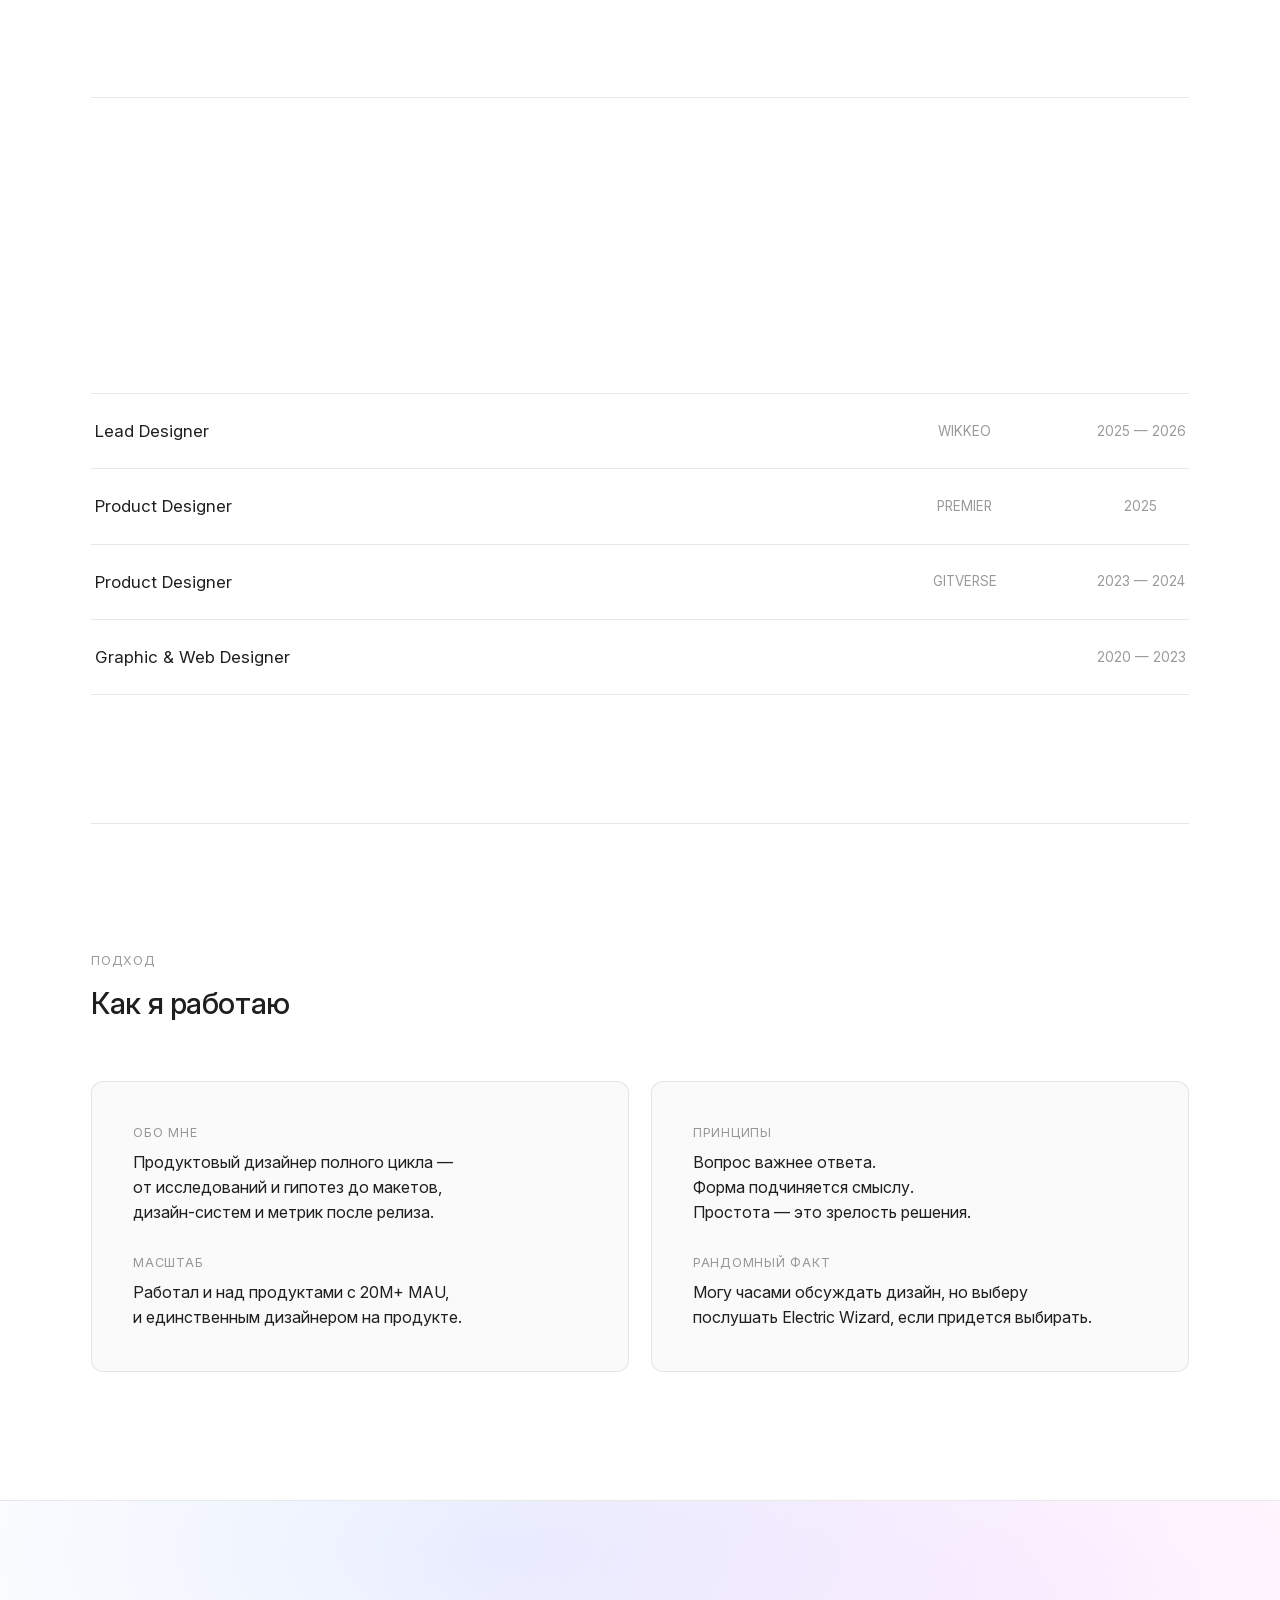
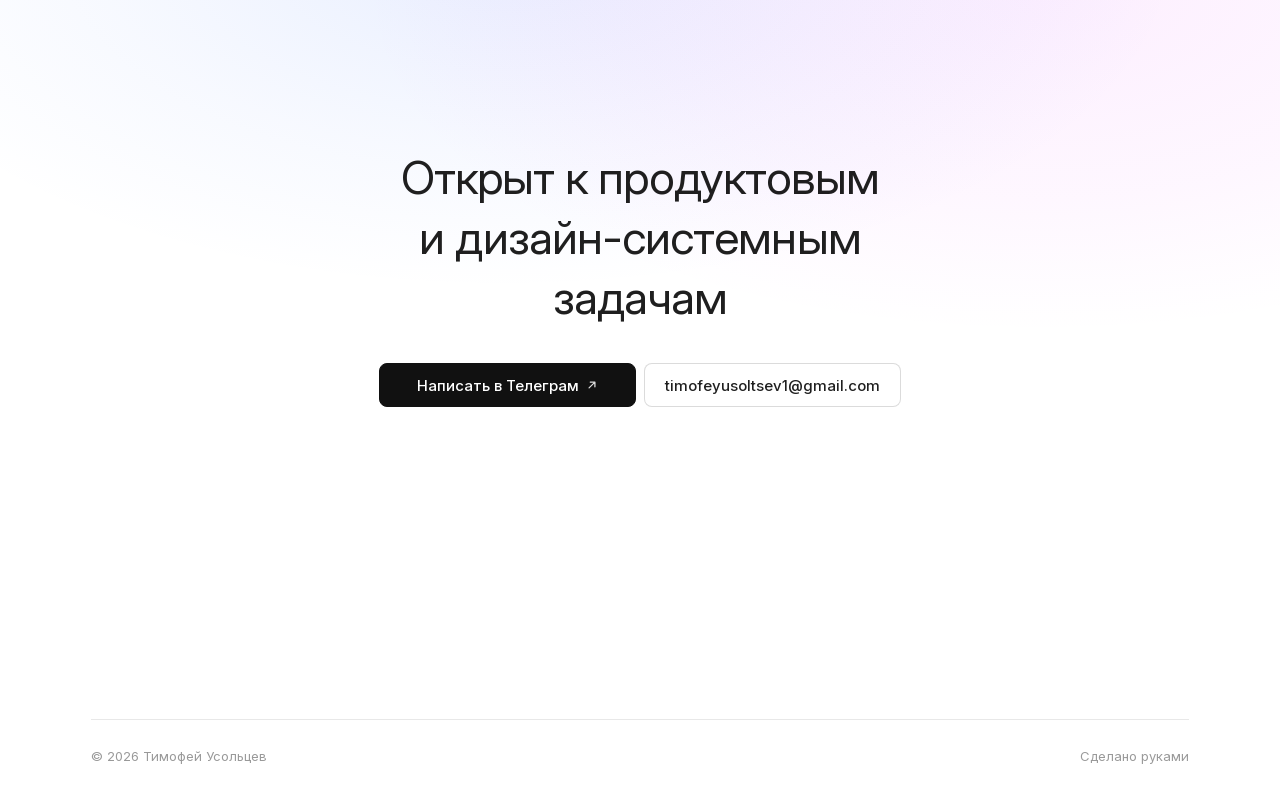
==== commit a7d81576: "fix(nav): имя не растягивается на всю колонку сетки При переводе полосы на сетку .nav__name остался " ====
--- a/index.html
+++ b/index.html
@@ -31,7 +31,7 @@
 <link rel="apple-touch-icon" href="/apple-touch-icon.png">
 <link rel="preload" href="assets/fonts/inter-cyrillic.woff2" as="font" type="font/woff2" crossorigin>
 <link rel="preload" href="assets/fonts/caveat-cyrillic.woff2" as="font" type="font/woff2" crossorigin>
-<link rel="stylesheet" href="site.css?v=55501ff9">
+<link rel="stylesheet" href="site.css?v=ffd87877">
 <!-- Figma capture bridge: loaded only when the page is opened with a
      #figmacapture=... hash, so the third-party script never ships to visitors. -->
 <script>
--- a/site.css
+++ b/site.css
@@ -139,6 +139,9 @@
    Боковые колонки по 1fr держат ссылки ровно по центру полосы. */
 .nav__in{max-width:var(--max); margin:0 auto; padding:0 var(--shell); height:60px;
   display:grid; grid-template-columns:1fr auto 1fr; align-items:center; gap:20px}
+/* Без justify-self имя растягивалось на всю колонку 1fr — 433px вместо 136,
+   и кликабельной становилась треть полосы с курсором-рукой над пустотой. */
+.nav__name{justify-self:start}
 .nav__links{justify-self:center}
 .nav__acts{justify-self:end}
 .nav__name{font-size:15px; font-weight:400; letter-spacing:-0.01em; color:var(--ink)}
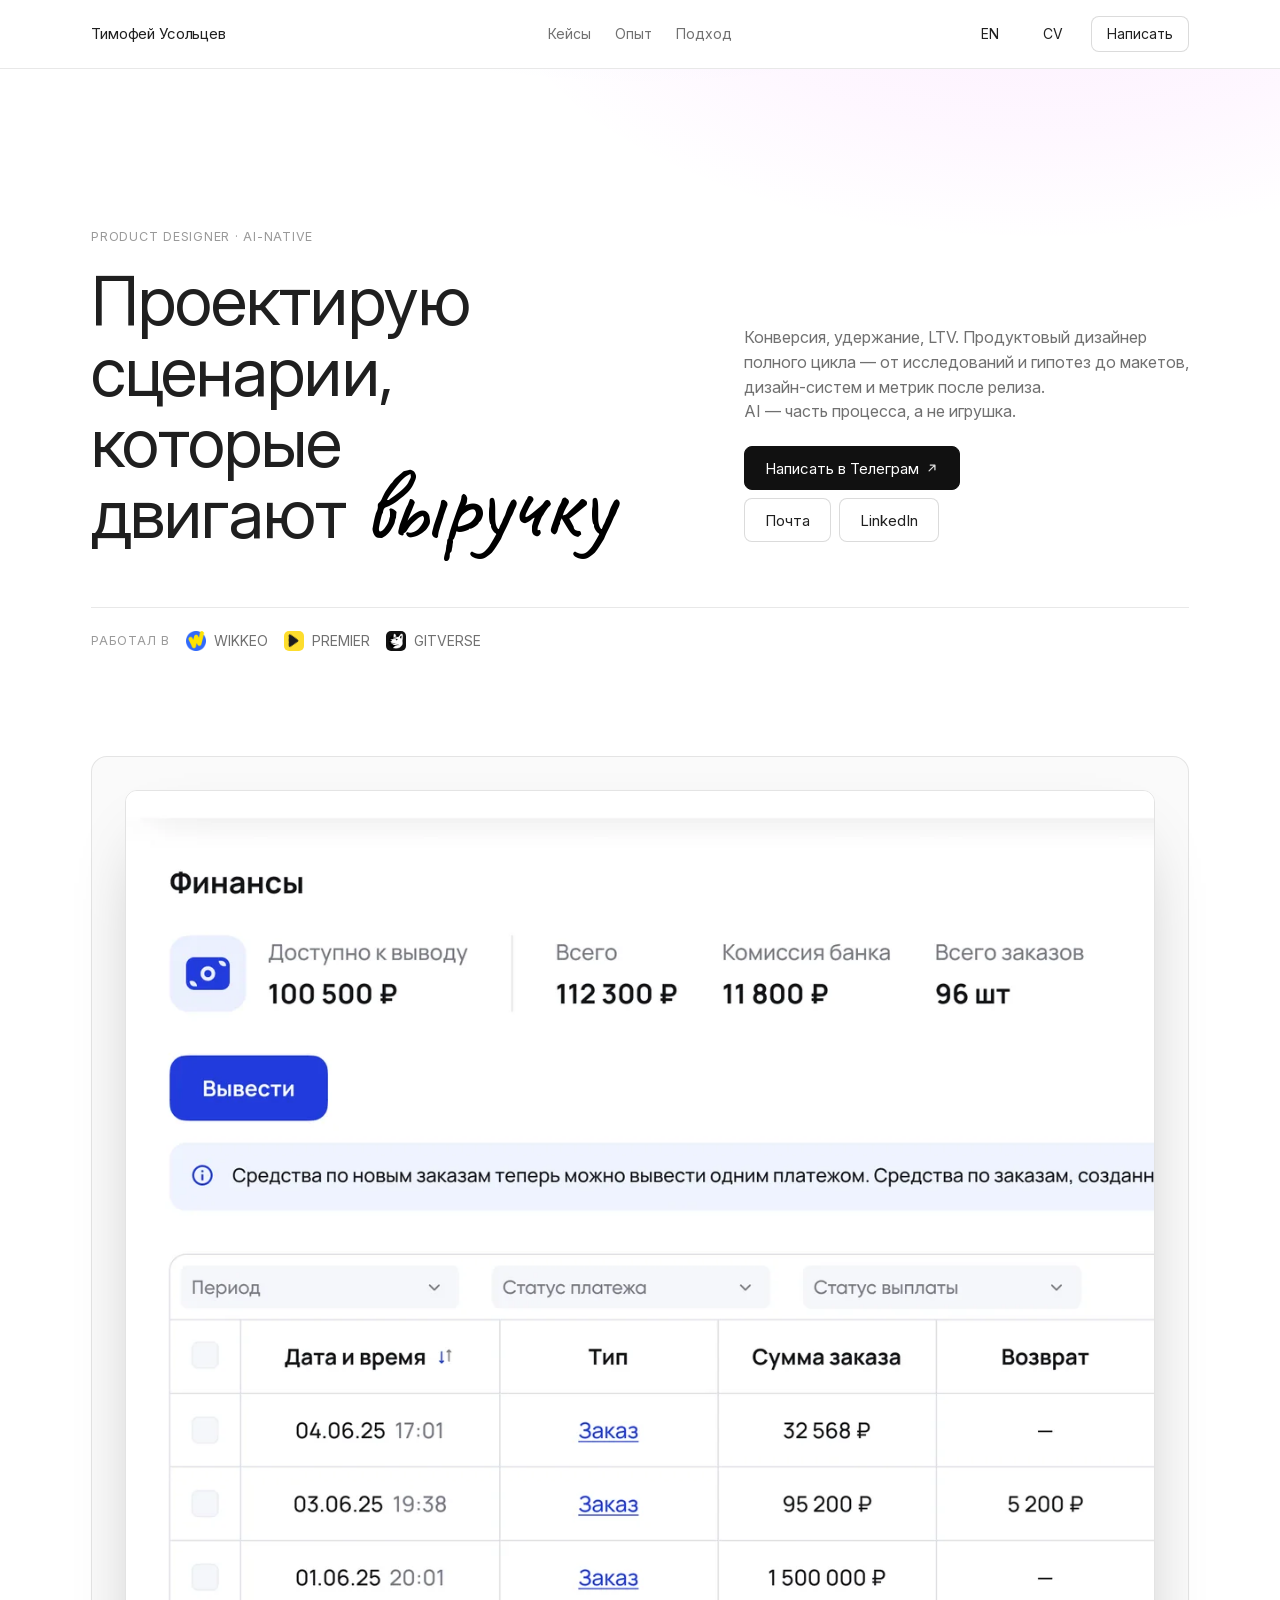
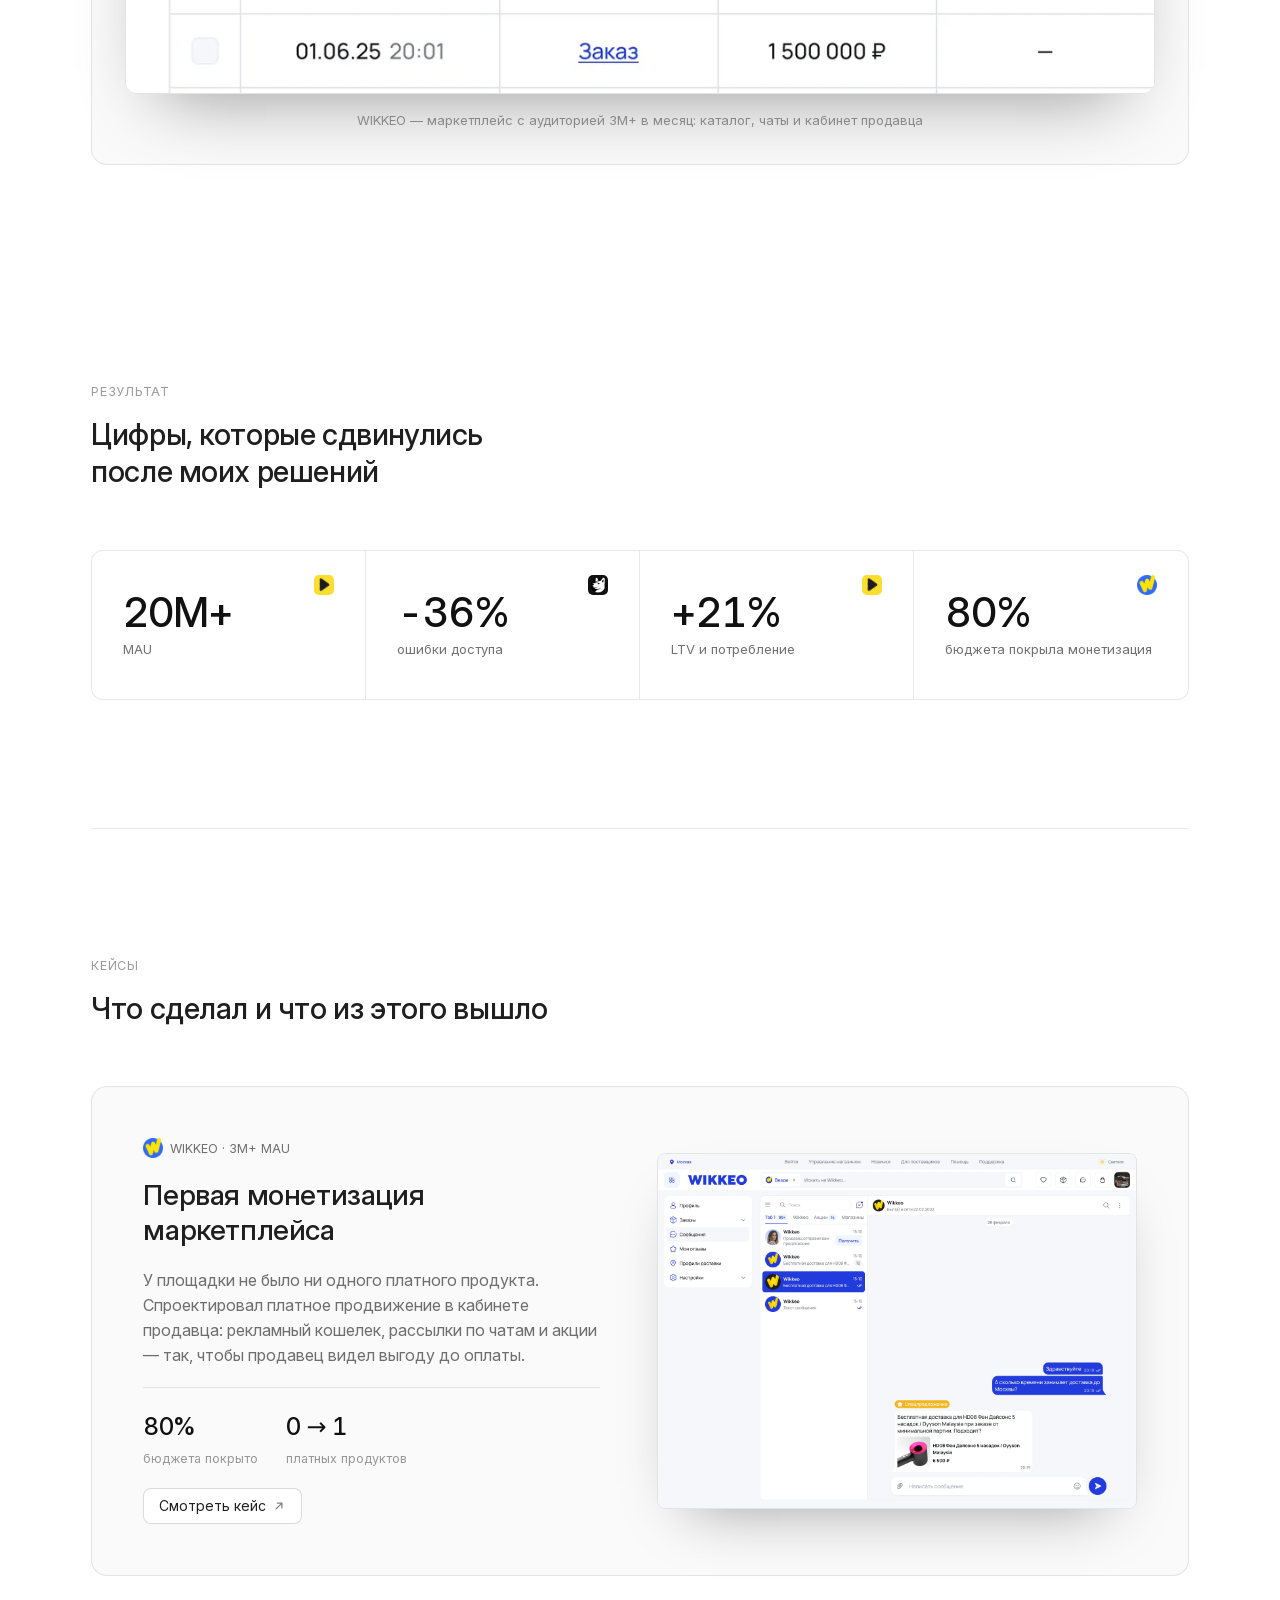
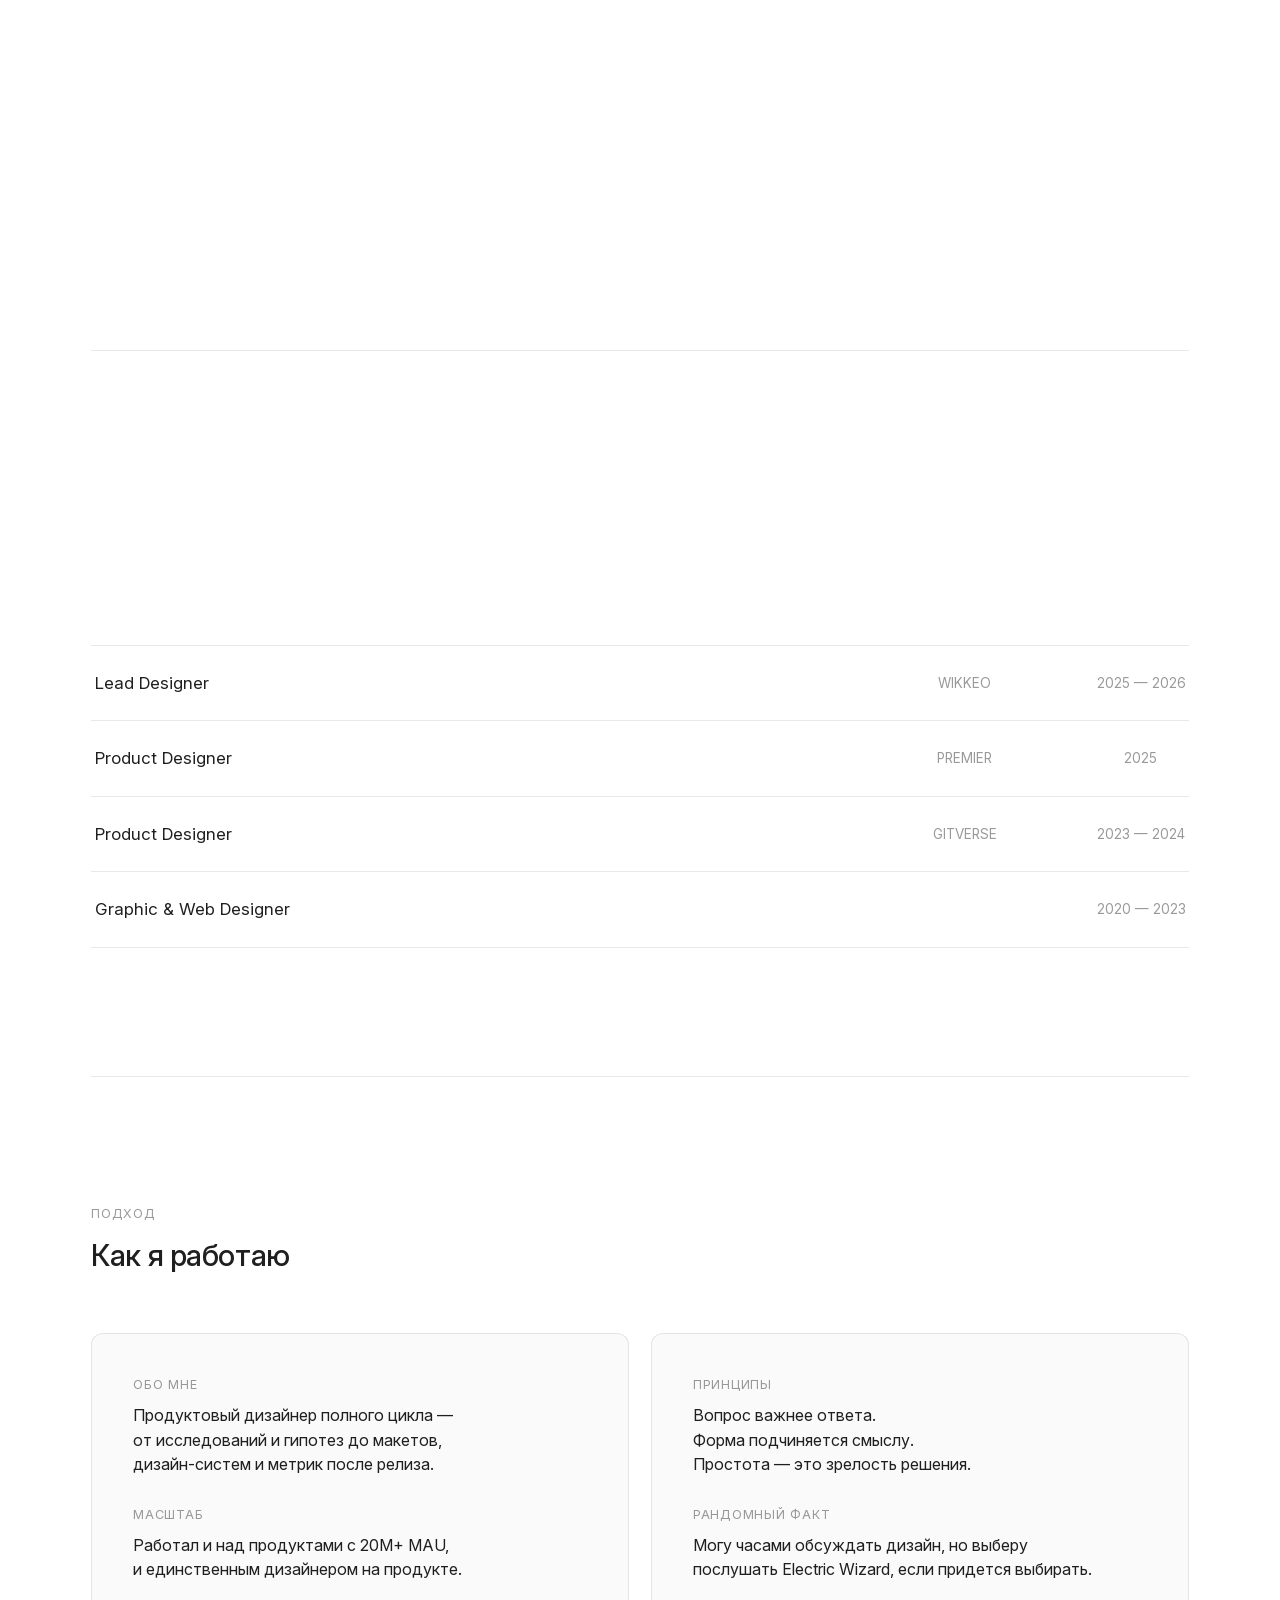
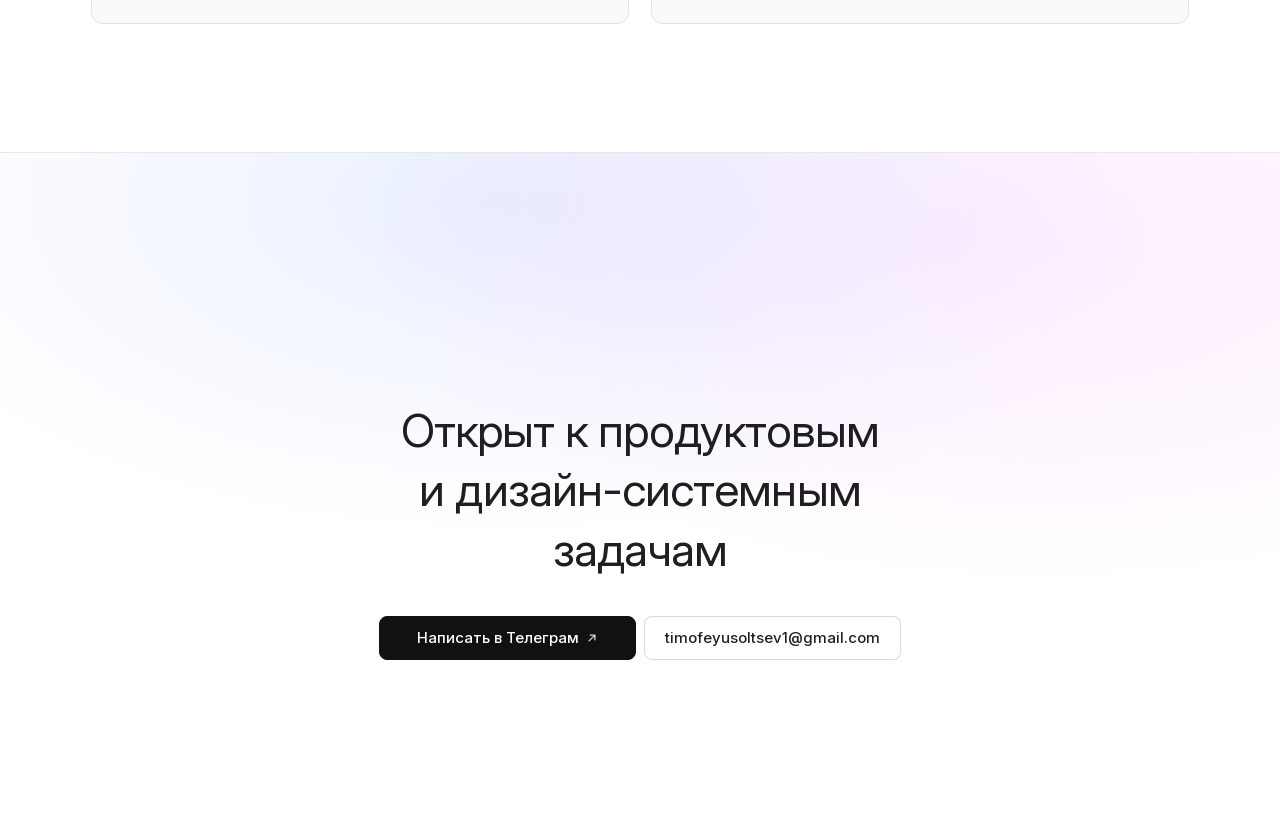
==== commit f7d29d93: "fix(nav): полоса 68px и снятый theme-color Полоса выглядела висящей в воздухе только в Safari, потом" ====
--- a/index.html
+++ b/index.html
@@ -19,7 +19,6 @@
 <meta property="og:image:height" content="630">
 <meta property="og:image:alt" content="Проектирую сценарии, которые двигают выручку. 20M+ MAU, LTV +21%, конверсия ×3, отток −11%">
 <meta name="twitter:card" content="summary_large_image">
-<meta name="theme-color" content="#FFFFFF">
 
 <link rel="canonical" href="https://timofeyusoltsev.github.io/">
 <meta property="og:url" content="https://timofeyusoltsev.github.io/">
@@ -31,7 +30,7 @@
 <link rel="apple-touch-icon" href="/apple-touch-icon.png">
 <link rel="preload" href="assets/fonts/inter-cyrillic.woff2" as="font" type="font/woff2" crossorigin>
 <link rel="preload" href="assets/fonts/caveat-cyrillic.woff2" as="font" type="font/woff2" crossorigin>
-<link rel="stylesheet" href="site.css?v=ffd87877">
+<link rel="stylesheet" href="site.css?v=6d5eb2e6">
 <!-- Figma capture bridge: loaded only when the page is opened with a
      #figmacapture=... hash, so the third-party script never ships to visitors. -->
 <script>
--- a/site.css
+++ b/site.css
@@ -70,6 +70,7 @@
   --ease:cubic-bezier(.16,1,.3,1);
   /* snappy ease-out for pointer feedback — the page's expo curve is too slow for hover */
   --ease-out:cubic-bezier(0,0,.2,1);
+  --nav-h:68px;
   --shell:clamp(20px,4vw,64px);
   --max:1200px;
 
@@ -87,7 +88,10 @@
 [data-font="manrope"] { --font:'Manrope' }
 
 *,*::before,*::after{box-sizing:border-box}
-html{-webkit-text-size-adjust:100%; scroll-behavior:smooth; background:var(--page)}
+/* липкая полоса перекрывает заголовок, к которому ведет якорь, —
+   отступ прокрутки равен ее высоте */
+html{-webkit-text-size-adjust:100%; scroll-behavior:smooth; scroll-padding-top:var(--nav-h);
+  background:var(--page)}
 body{
   margin:0; background:var(--page); color:var(--ink);
   font-family:var(--font),-apple-system,system-ui,'Segoe UI',sans-serif;
@@ -137,7 +141,7 @@
 /* Три колонки, а не space-between: имя слева уже блока кнопок справа,
    и при space-between середина уезжала влево вслед за разницей ширин.
    Боковые колонки по 1fr держат ссылки ровно по центру полосы. */
-.nav__in{max-width:var(--max); margin:0 auto; padding:0 var(--shell); height:60px;
+.nav__in{max-width:var(--max); margin:0 auto; padding:0 var(--shell); height:var(--nav-h);
   display:grid; grid-template-columns:1fr auto 1fr; align-items:center; gap:20px}
 /* Без justify-self имя растягивалось на всю колонку 1fr — 433px вместо 136,
    и кликабельной становилась треть полосы с курсором-рукой над пустотой. */
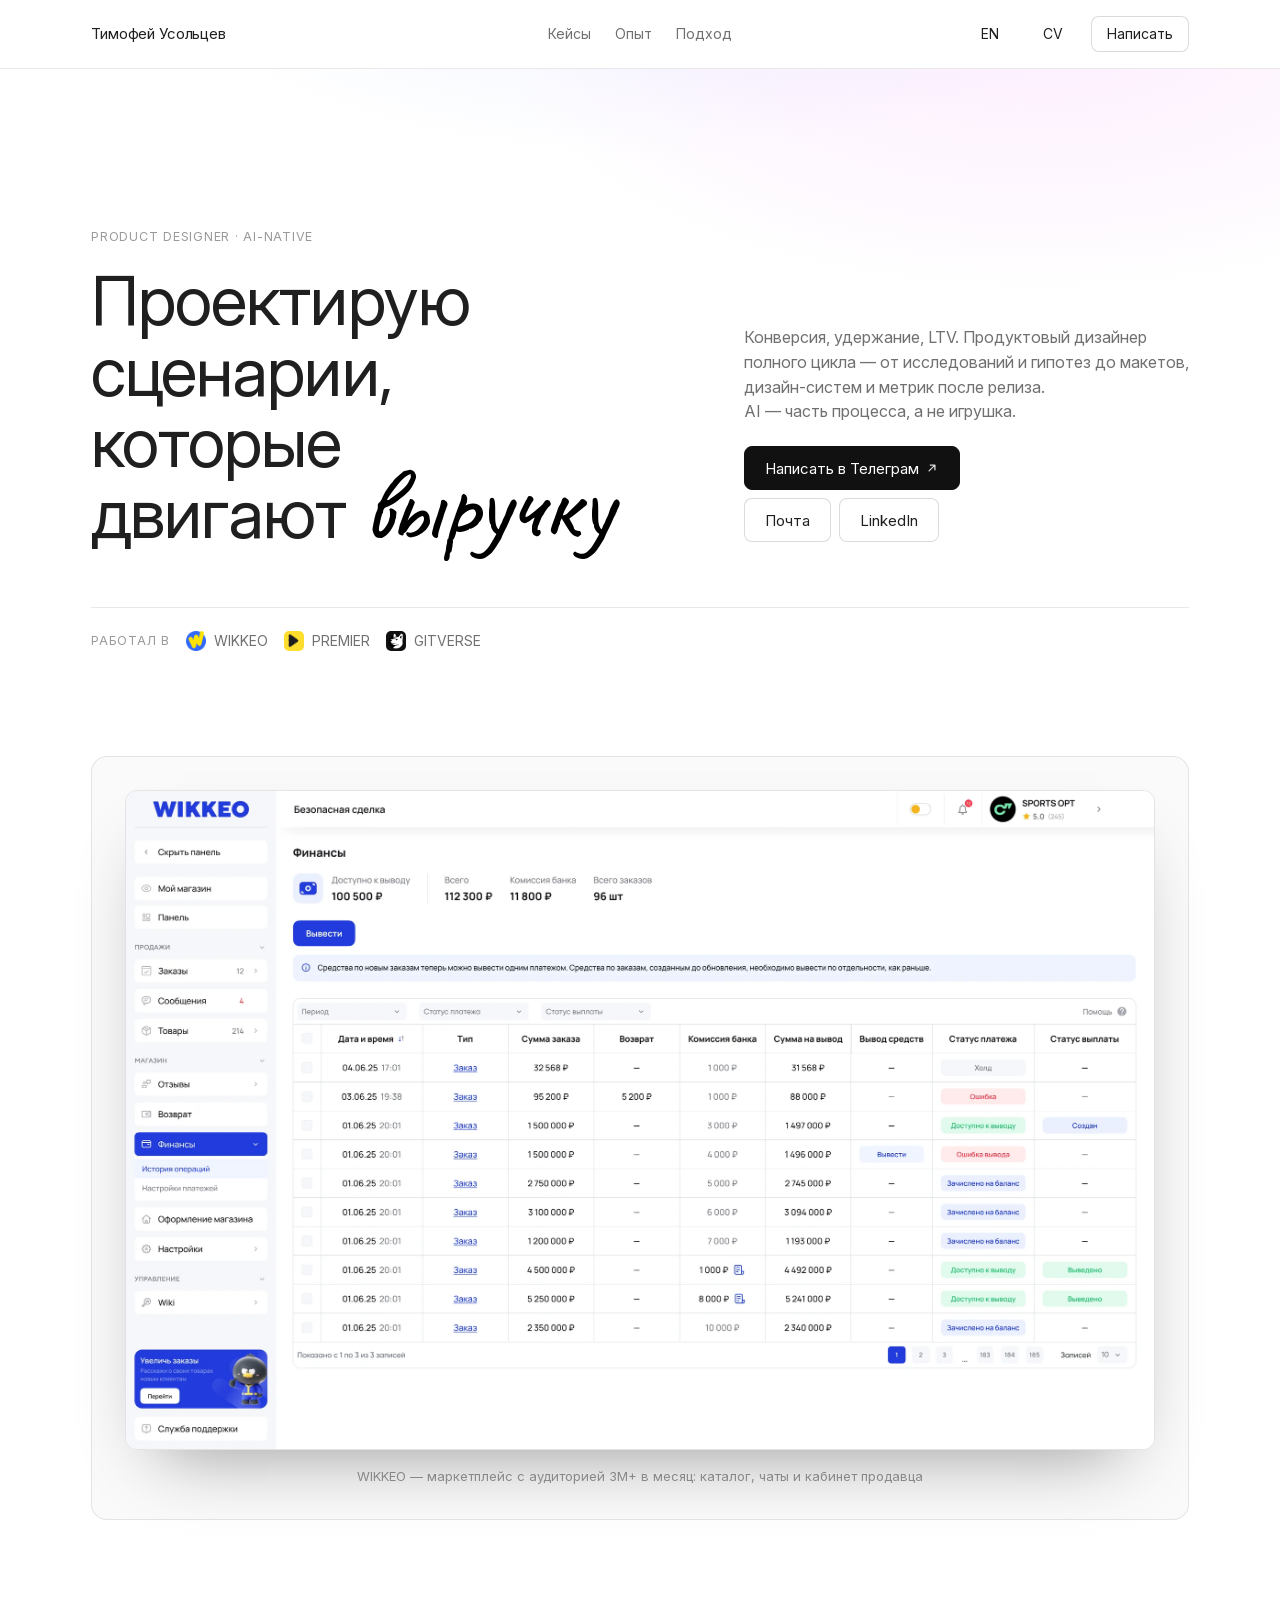
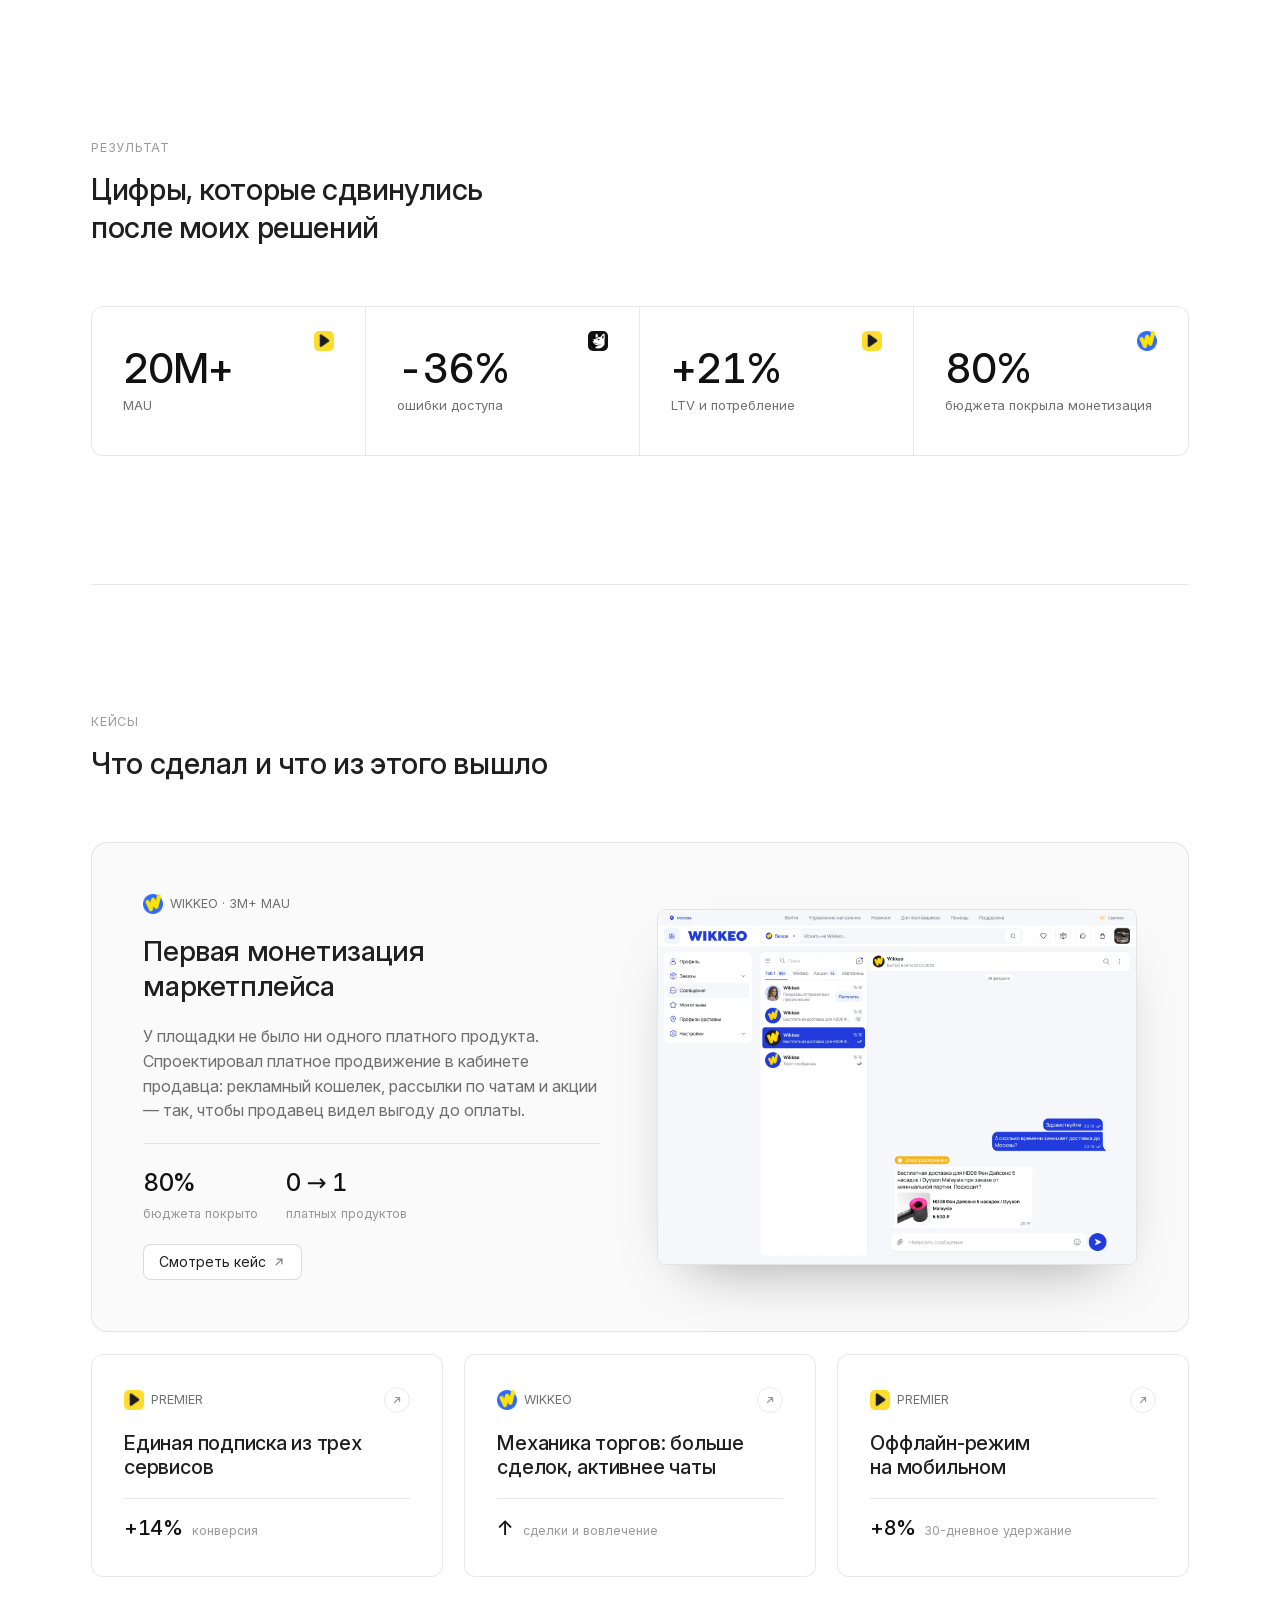
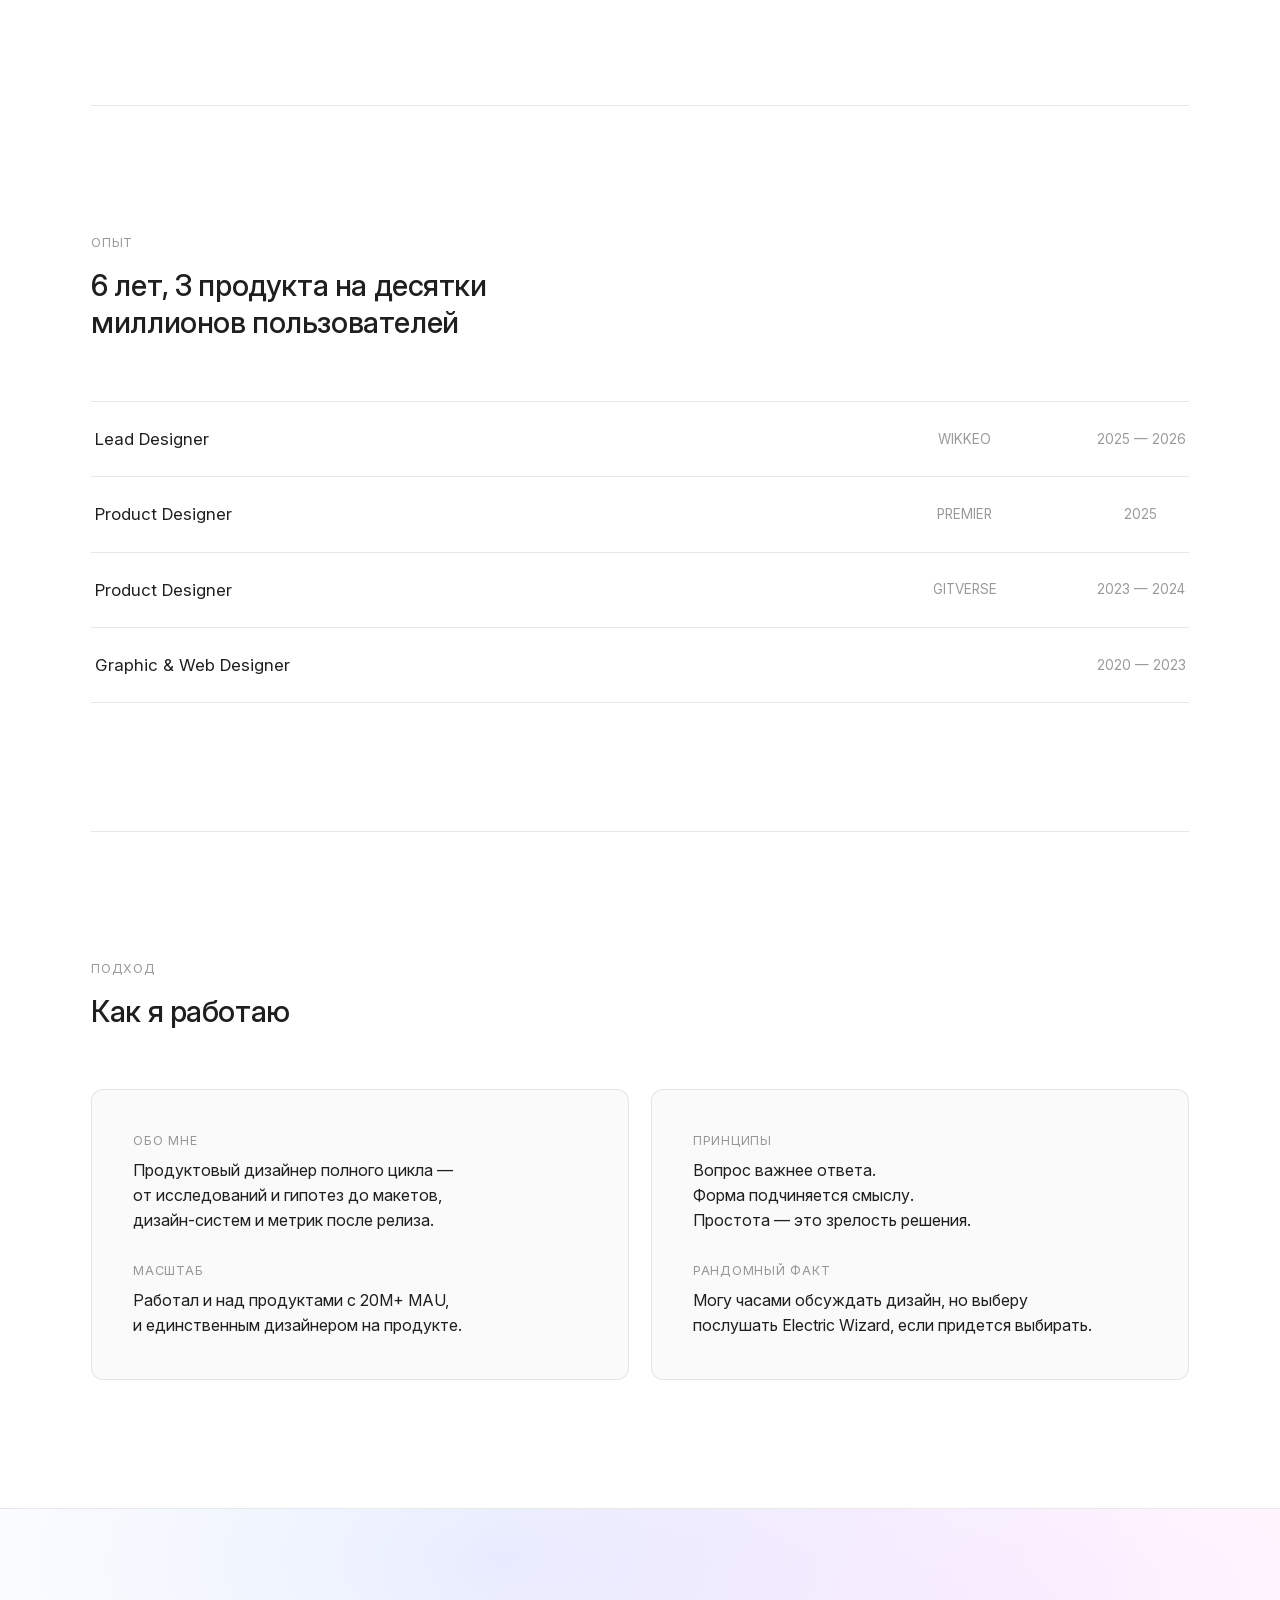
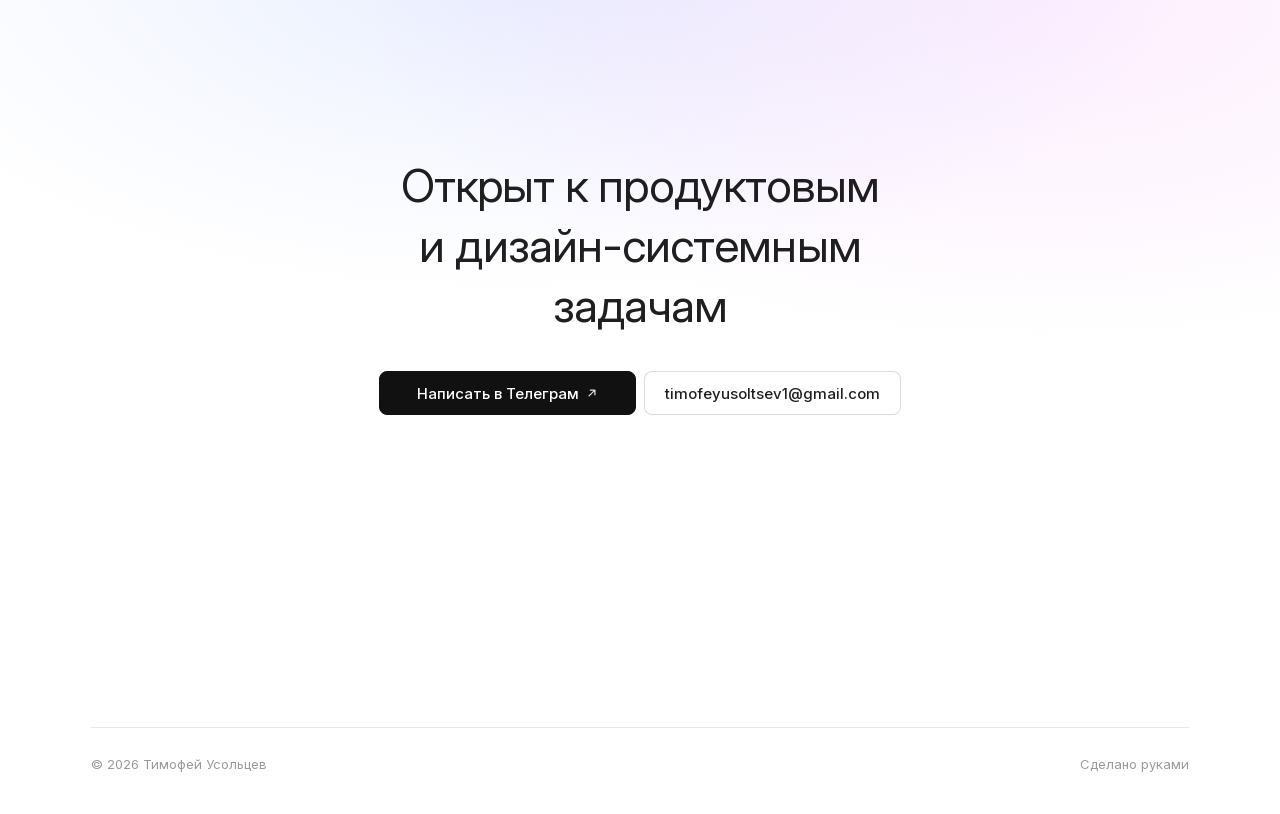
==== commit c03e49c4: "fix(en): убрать жесткие переносы из абзацев английской версии Переносы были расставлены под длину ру" ====
--- a/index.html
+++ b/index.html
@@ -30,7 +30,7 @@
 <link rel="apple-touch-icon" href="/apple-touch-icon.png">
 <link rel="preload" href="assets/fonts/inter-cyrillic.woff2" as="font" type="font/woff2" crossorigin>
 <link rel="preload" href="assets/fonts/caveat-cyrillic.woff2" as="font" type="font/woff2" crossorigin>
-<link rel="stylesheet" href="site.css?v=6d5eb2e6">
+<link rel="stylesheet" href="site.css?v=5413c2d9">
 <!-- Figma capture bridge: loaded only when the page is opened with a
      #figmacapture=... hash, so the third-party script never ships to visitors. -->
 <script>
--- a/site.css
+++ b/site.css
@@ -105,6 +105,11 @@
 /* у figure браузер тоже держит свои поля — 40px по бокам. Из-за них
    визуалы в кейсах оказывались уже колонки контента. */
 figure{margin:0}
+
+/* Абзац без ручных переносов норовит оставить последнее слово одно на строке.
+   pretty перебалансирует хвост сам; браузеры без поддержки правило игнорируют.
+   Заголовки не трогаем — там переносы расставлены руками и осознанно. */
+p,.calls span,figcaption{text-wrap:pretty}
 a{color:inherit; text-decoration:none}
 ul{margin:0; padding:0; list-style:none}
 img{display:block}
@@ -232,9 +237,7 @@
 .hero h1 .script{font-family:'Caveat',cursive; font-weight:400; font-size:1.5em;
   line-height:0; letter-spacing:-1px; color:#000}
 .hero__side{display:flex; flex-direction:column; gap:22px; padding-bottom:6px}
-/* абзац без ручных переносов норовит оставить последнее слово одно на строке —
-   pretty перебалансирует хвост сам. Браузеры без поддержки просто игнорируют */
-.hero__side p{text-wrap:pretty}
+
 .hero__acts{display:flex; flex-wrap:wrap; gap:8px}
 /* Главная кнопка занимает свою строку, почта и LinkedIn — следующую.
    Раньше все три стояли в ряд и переносились сами, когда переставали влезать:
